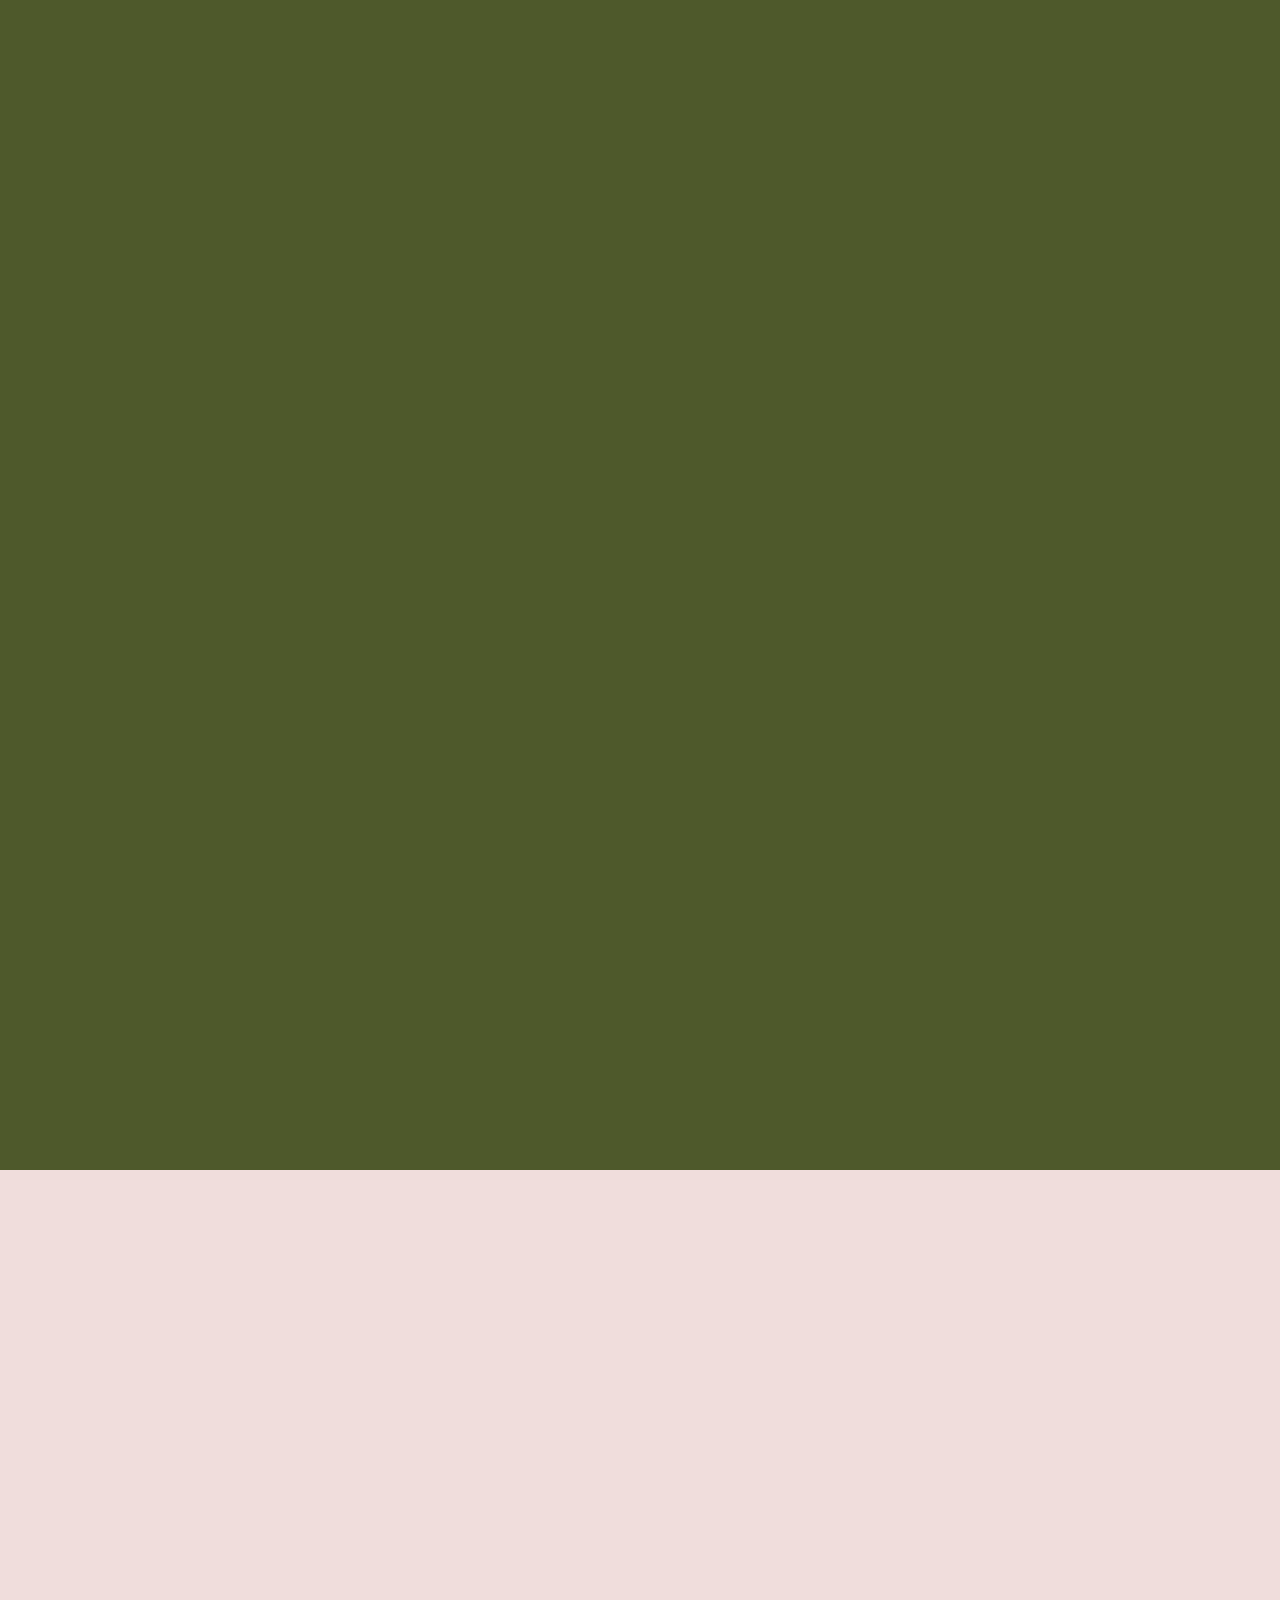
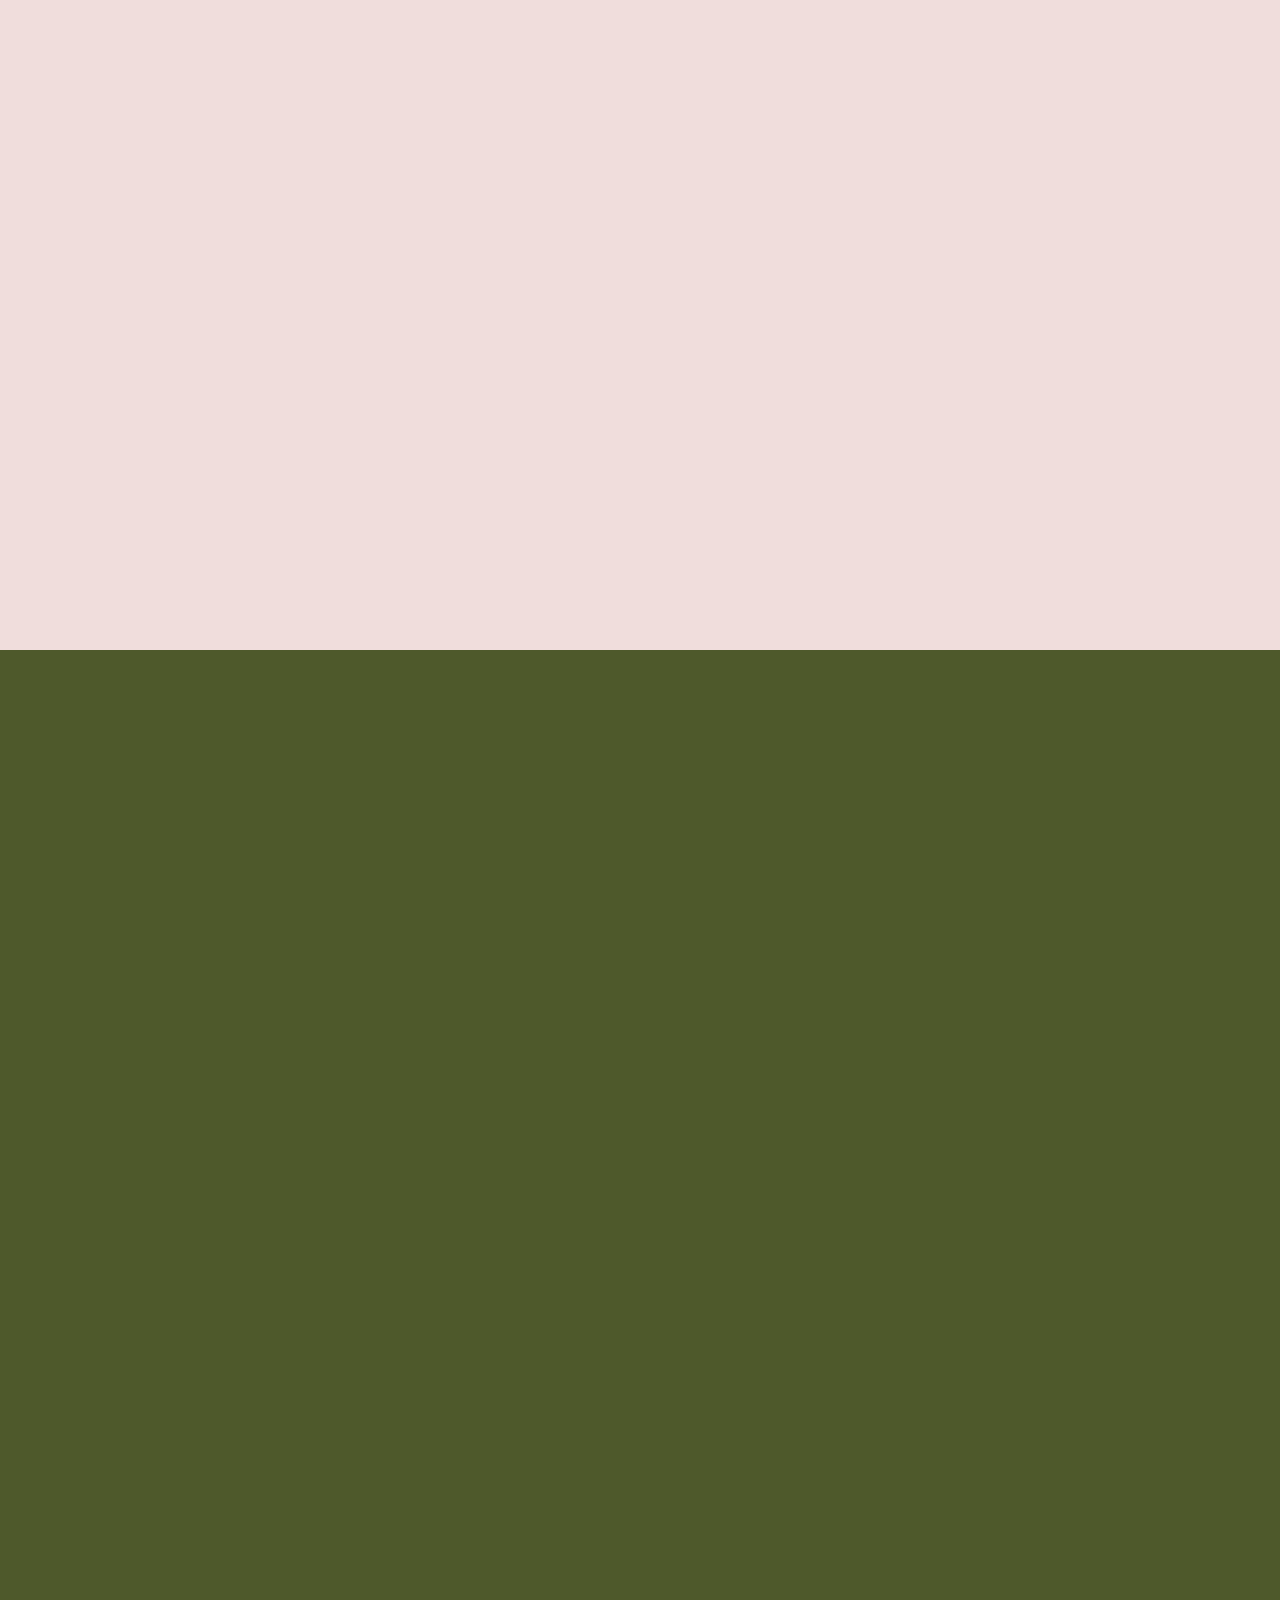
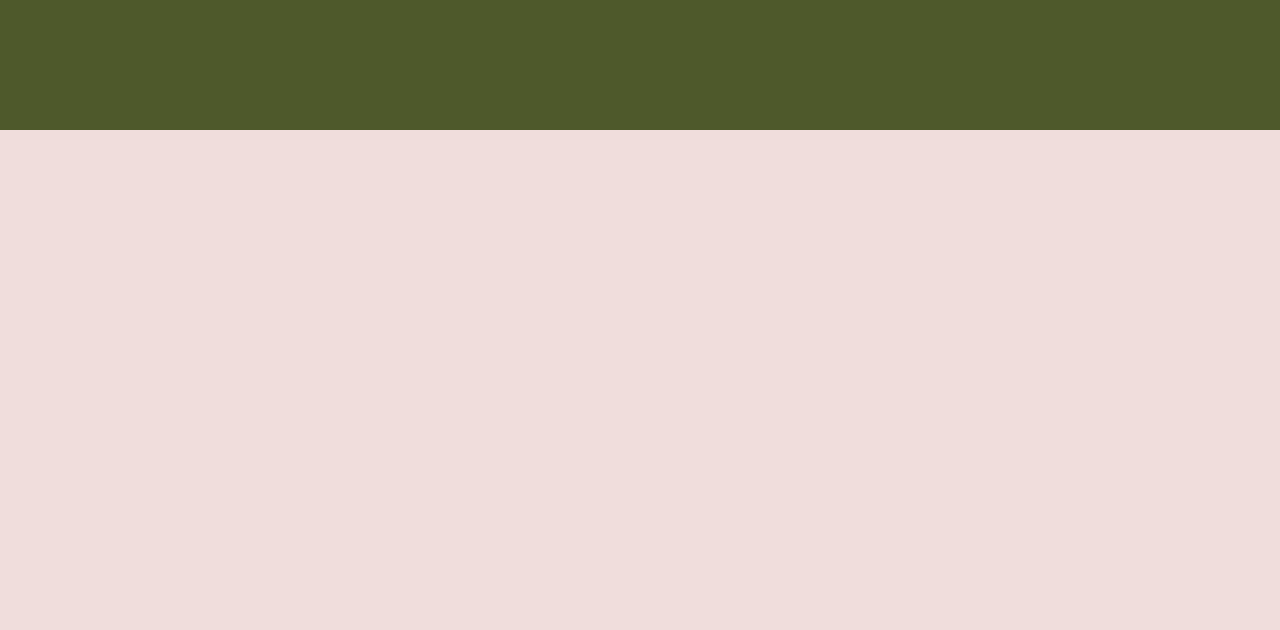
==== index.html @ 16fa1910 "style: adicionando novas seções à pagina" ====
<!DOCTYPE html>
<html lang="en">
<head>
    <meta charset="UTF-8">
    <meta name="viewport" content="width=device-width, initial-scale=1.0">
    <title>Hospedar</title>
    <link rel="stylesheet" href="style.css">
</head>
<body>
    <div class="header">
    
    </div>
    <div class="landing-page">

    </div>
    <div class="main-1">

    </div>
    <div class="main-2">

    </div>
    <div class="footer">

    </div>
</body>
</html>
---- style.css ----
@import url('https://fonts.googleapis.com/css2?family=Josefin+Sans:wght@300;400;500;600;700&display=swap');

:root{
    --primary: #4E592B;
    --secondary: #F0DDDC;
}

html{
    box-sizing: border-box;
    height: 100%;
    font-family: 'Josefin Sans';
}

*,
*::before,
*::after{
    box-sizing: inherit;
    margin: 0;
    padding: 0;
}

body{
    width: 100%;
    height: 100%;
}

.header{
    width: 100%;
    height: 90px;
    background-color: var(--primary);
}

.landing-page{
    width: 100%;
    height: 1080px;
    background-color: var(--primary);
}

.main-1{
    width: 100%;
    height: 1080px;
    background-color: var(--secondary);
}

.main-2{
    width: 100%;
    height: 1080px;
    background-color: var(--primary);
}

.footer{
    width: 100%;
    height: 500px;
    background-color: var(--secondary);
}
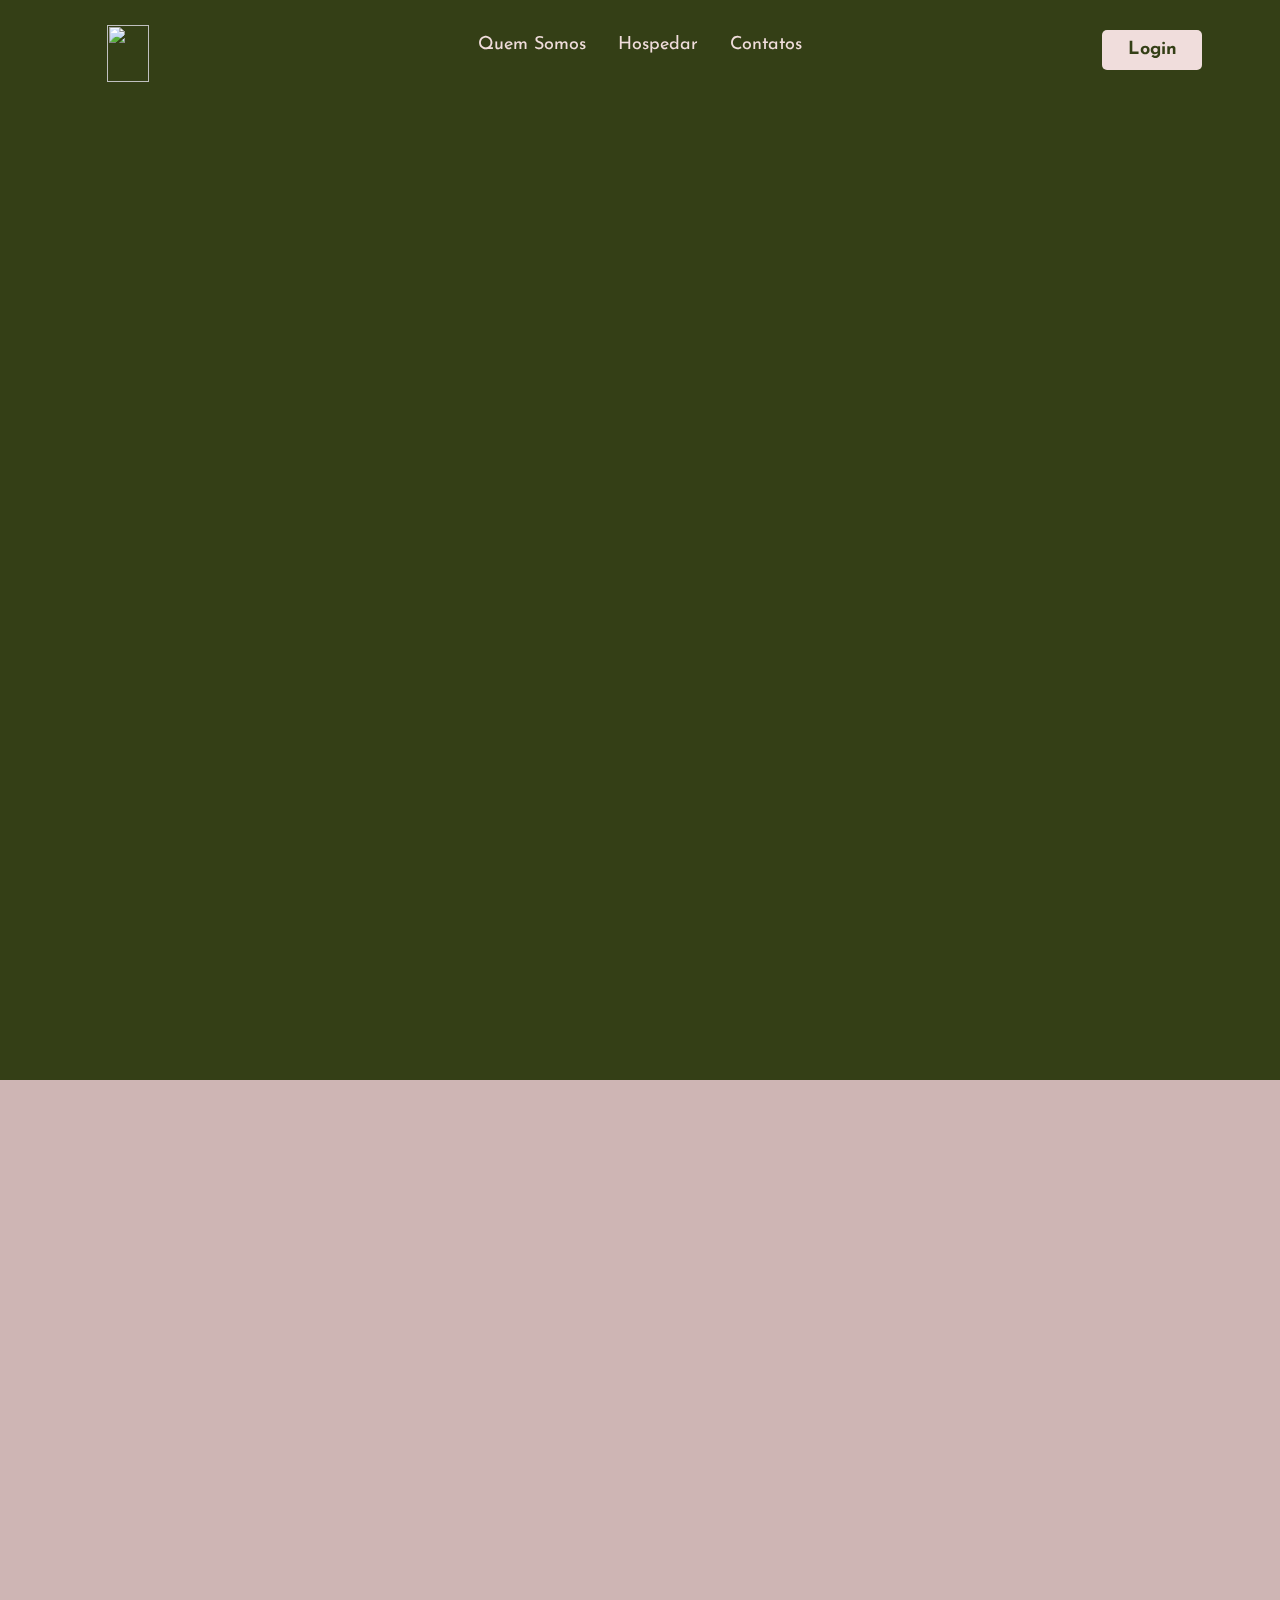
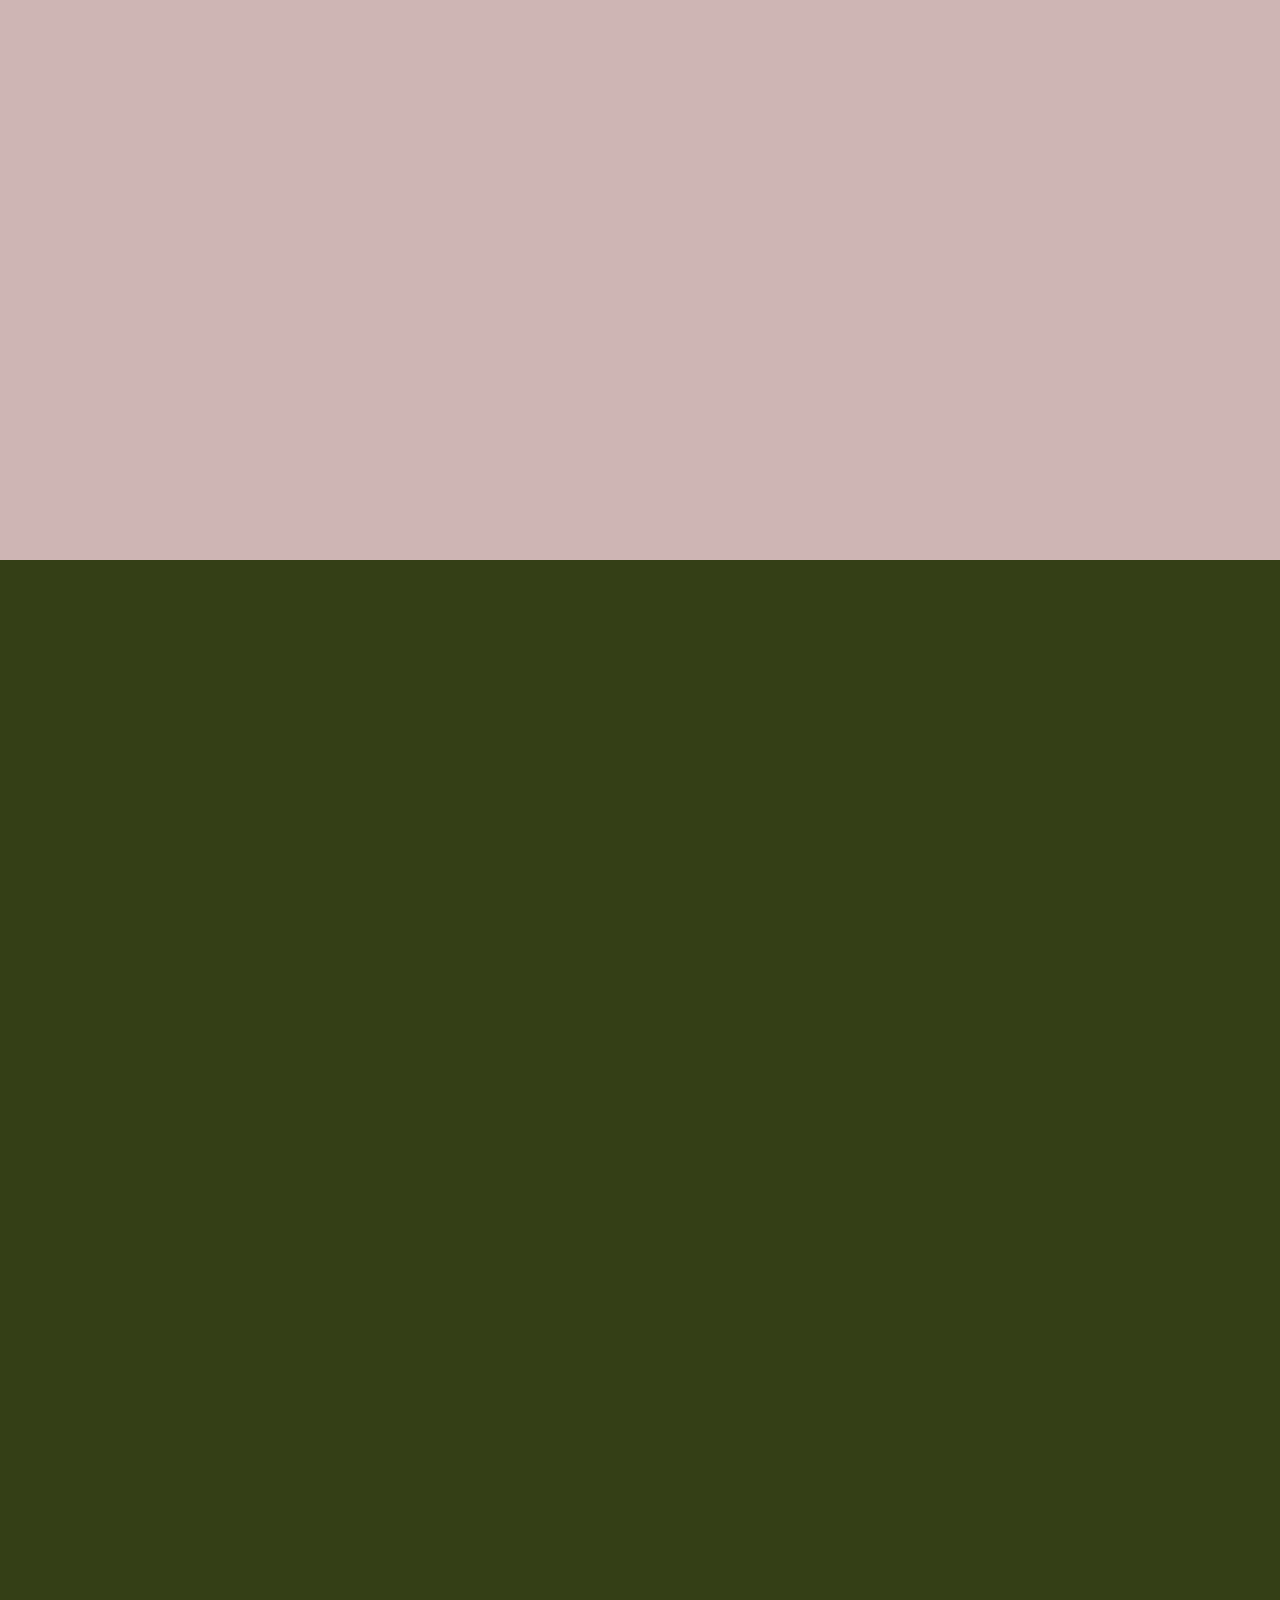
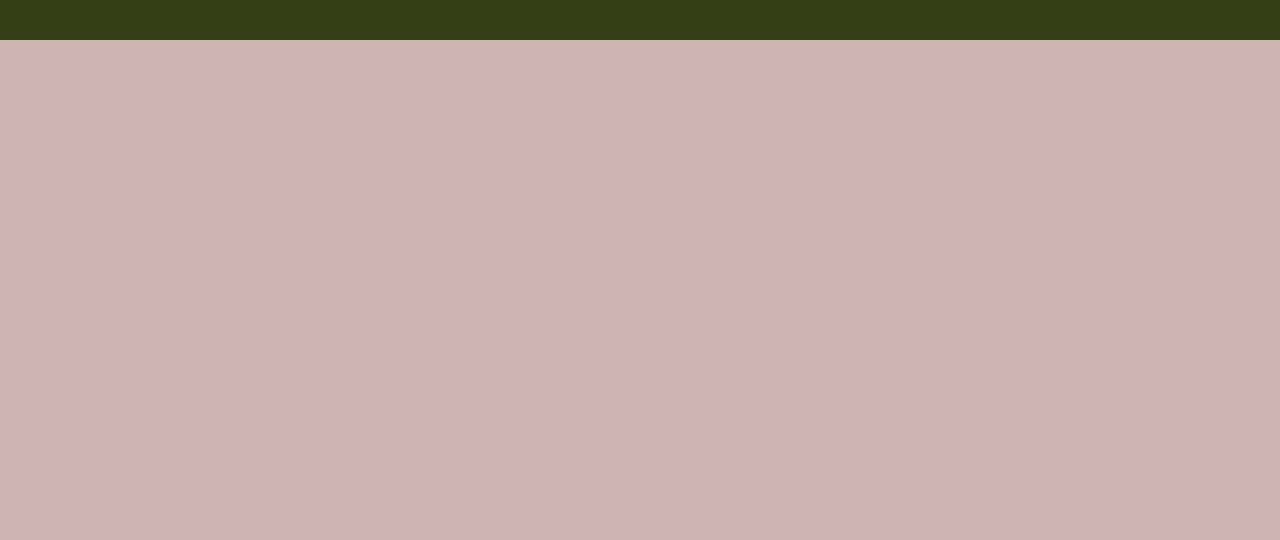
==== commit 78d721c5: "style: brincando com css" ====
--- a/index.html
+++ b/index.html
@@ -5,21 +5,30 @@
     <meta name="viewport" content="width=device-width, initial-scale=1.0">
     <title>Hospedar</title>
     <link rel="stylesheet" href="style.css">
-</head>
 <body>
     <div class="header">
-    
+        <div class="brand-logo">
+            <img src="Imagens/LOGO.png" alt="" srcset="">
+        </div>
+        <div class="navibar">
+            <a href="#main-2"><h2 class="first">Quem Somos</h2></a>
+            <a href="#main-1"><h2 class="second">Hospedar</h2></a>
+            <a href="#footer"><h2 class="third">Contatos</h2></a>
+        </div>
+        <div class="login-button">
+            <button>Login</button>
+        </div>
     </div>
     <div class="landing-page">
 
     </div>
-    <div class="main-1">
+    <div id="main-1" class="main-1">
 
     </div>
-    <div class="main-2">
+    <div id="main-2" class="main-2">
 
     </div>
-    <div class="footer">
+    <div id="footer" class="footer">
 
     </div>
 </body>
--- a/style.css
+++ b/style.css
@@ -1,14 +1,22 @@
 @import url('https://fonts.googleapis.com/css2?family=Josefin+Sans:wght@300;400;500;600;700&display=swap');
 
+@font-face {
+    font-family: Dubiel;
+    src: url(Fonts/Dubiel.ttf);
+}
+
 :root{
-    --primary: #4E592B;
-    --secondary: #F0DDDC;
+    --primary: #343F16;
+    --secondary: #CEB5B4;
+    --textColor: #F0DDDC;
 }
 
 html{
     box-sizing: border-box;
     height: 100%;
+    /* font-family: 'Dubiel'; */
     font-family: 'Josefin Sans';
+    scroll-behavior: smooth;
 }
 
 *,
@@ -28,6 +36,124 @@
     width: 100%;
     height: 90px;
     background-color: var(--primary);
+    display: flex;
+    position: fixed;
+}
+
+.header .brand-logo{
+    width: 20%;
+    height: 100%;
+    margin-top: 25px;
+    display: flex;
+    justify-content: center;
+}
+
+img{
+    width: 42px;
+    height: 57px;   
+}
+
+.header .navibar{
+    width: 60%;
+    height: 100%;
+    font-size: 12px; 
+    display: flex;
+    flex-direction: row;
+    justify-content: center;
+}
+
+a{
+    text-decoration: none;
+    color: var(--textColor);
+    display: inline-block;
+    position: relative;
+}
+
+h2{
+    padding-top: 20px;
+    margin: 16px;
+    font-weight: 400;
+}
+
+.first:after{
+    content: '';
+    position: absolute;
+    width: 77%;
+    margin-left: 16px;
+    transform: scaleX(0);
+    height: 2px;
+    bottom: 0;
+    left: 0;
+    background-color: var(--textColor);
+    transform-origin: bottom right;
+    transition: transform 0.25s ease-out;
+    margin-bottom: 30px;
+}
+
+.second:after{
+    content: '';
+    position: absolute;
+    width: 71%;
+    margin-left: 16px;
+    transform: scaleX(0);
+    height: 2px;
+    bottom: 0;
+    left: 0;
+    background-color: var(--textColor);
+    transform-origin: bottom right;
+    transition: transform 0.25s ease-out;
+    margin-bottom: 30px;
+}
+
+.third:after{
+    content: '';
+    position: absolute;
+    width: 71%;
+    margin-left: 16px;
+    transform: scaleX(0);
+    height: 2px;
+    bottom: 0;
+    left: 0;
+    background-color: var(--textColor);
+    transform-origin: bottom right;
+    transition: transform 0.25s ease-out;
+    margin-bottom: 30px;
+}
+
+h2:hover:after {
+    transform: scaleX(1);
+    transform-origin: bottom left;
+  }
+
+.header .login-button{
+    width: 20%;
+    height: 100%;
+    margin-top: 30px;
+    display: flex;
+    justify-content: center;
+}
+
+.header button{
+    width: 100px;
+    height: 40px;
+    background-color: var(--textColor);
+    font-family: 'Josefin Sans';
+    font-weight: bold;
+    font-size: 18px; 
+    color: var(--primary);
+    border: none;
+    border-radius: 5px;
+    cursor: pointer;
+    transition: 0.3s;
+}
+
+button:hover{
+    background-color: #606B39;
+    color: white;
+}
+
+button:active{
+    background-color: #2b301c;
 }
 
 .landing-page{
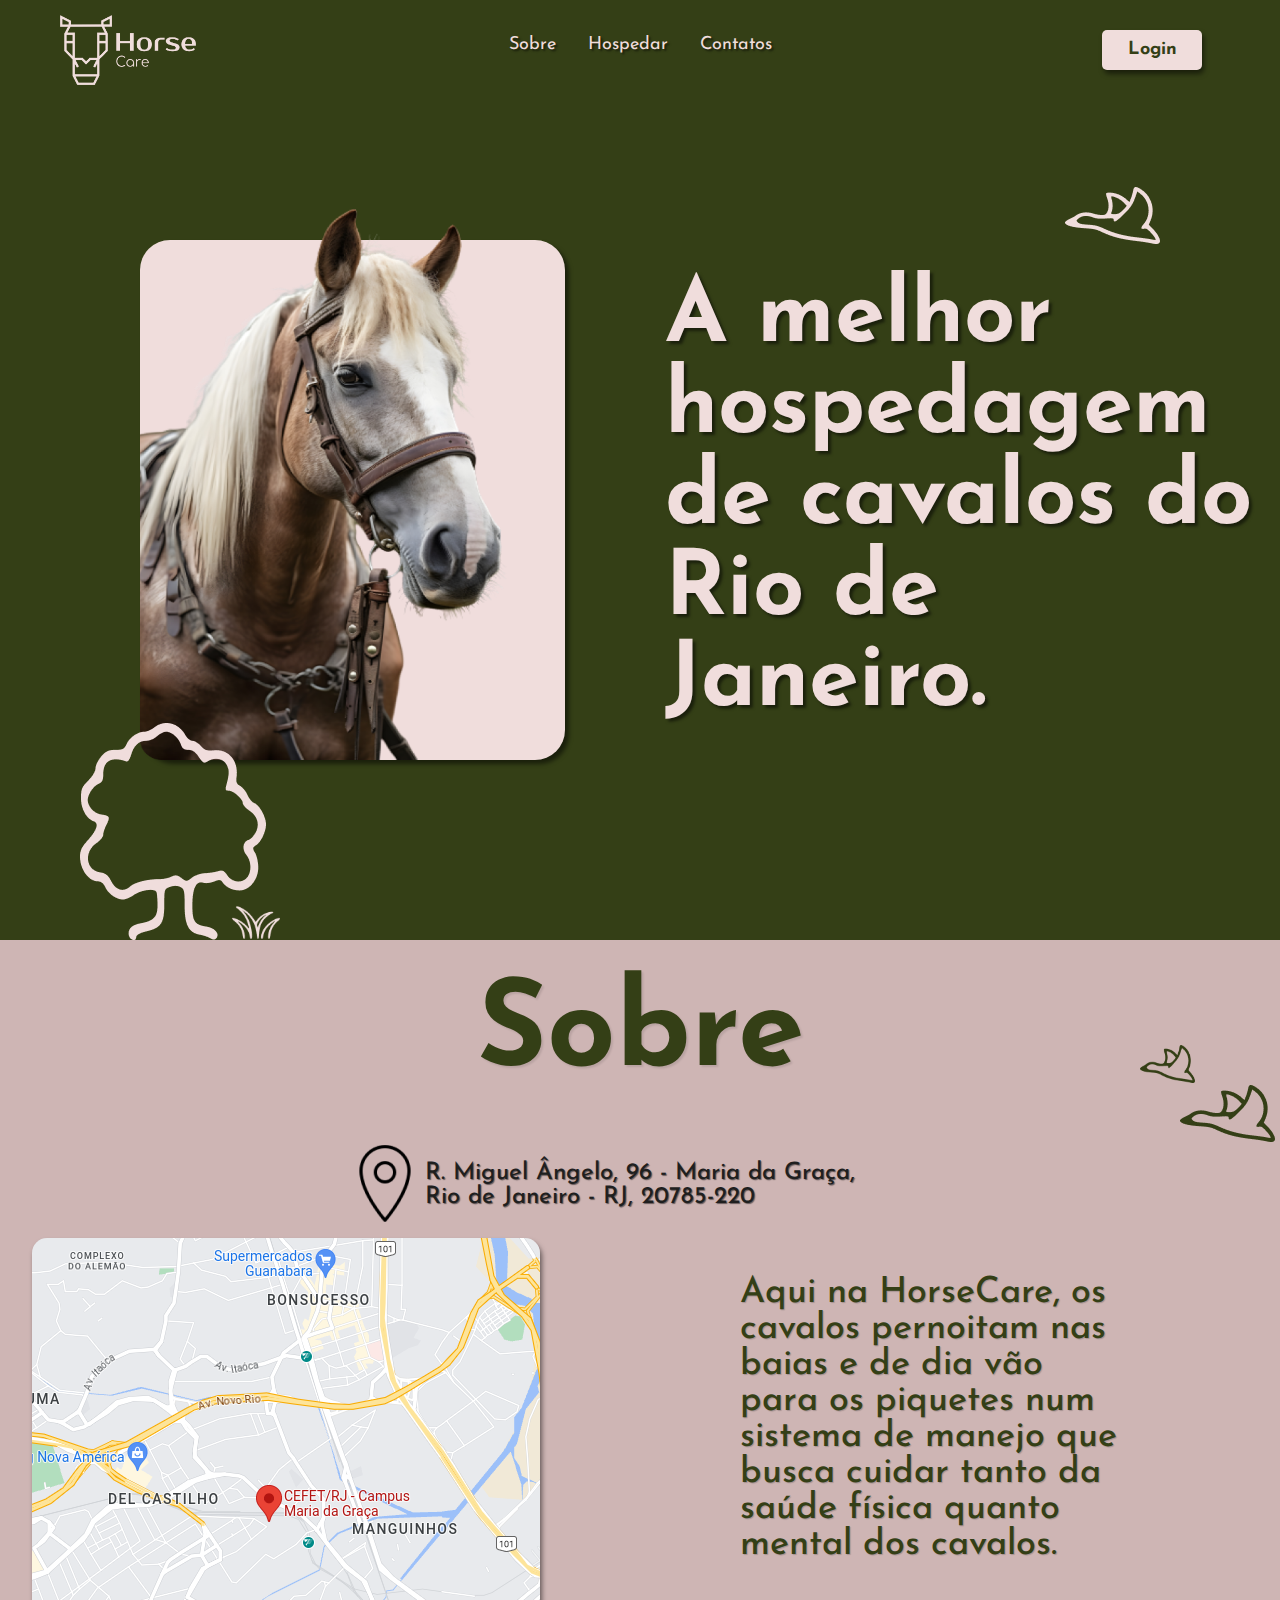
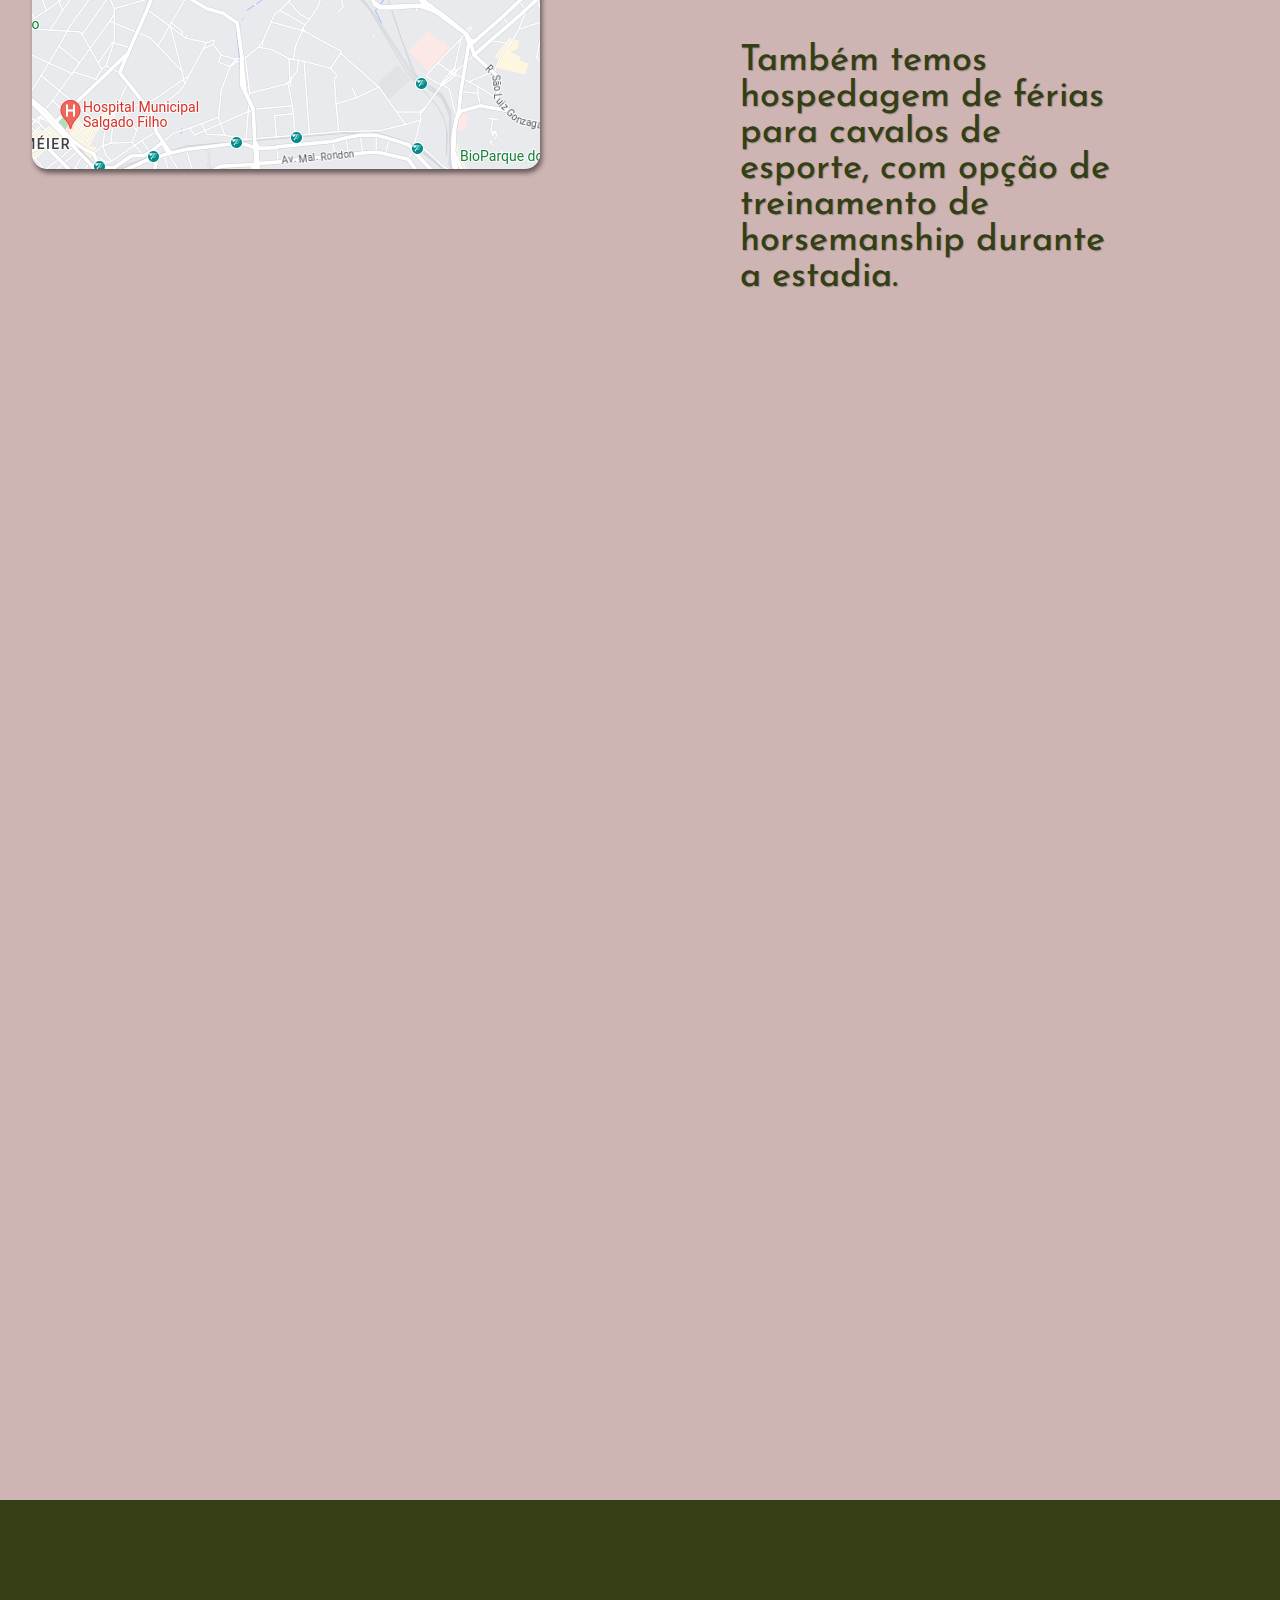
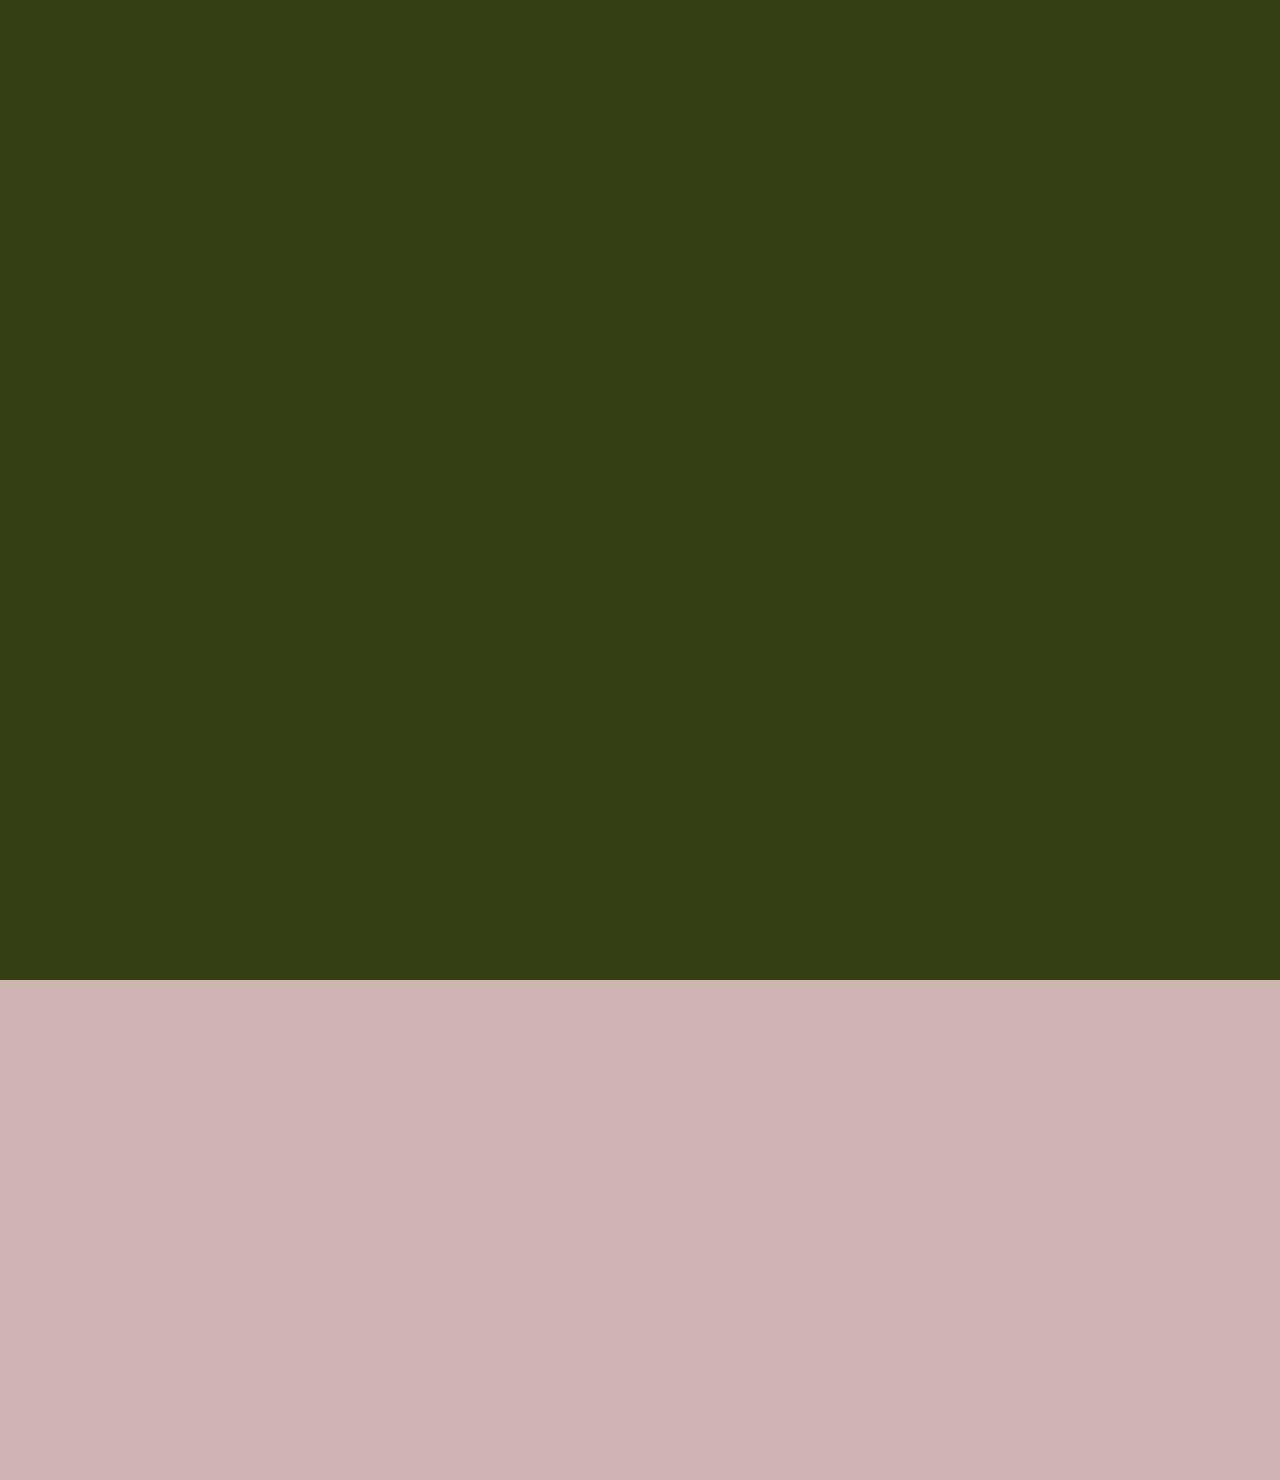
==== commit f58eecaf: "style: landing page e main-1 prontas" ====
--- a/index.html
+++ b/index.html
@@ -3,26 +3,60 @@
 <head>
     <meta charset="UTF-8">
     <meta name="viewport" content="width=device-width, initial-scale=1.0">
-    <title>Hospedar</title>
+    <title>HorseCare</title>
     <link rel="stylesheet" href="style.css">
+    <link rel="icon" href="Imagens/LOGO-CUT-WHITE.png">
+    <link rel="stylesheet" href="https://fonts.googleapis.com/css2?family=Material+Symbols+Outlined:opsz,wght,FILL,GRAD@20..48,100..700,0..1,-50..200" />
 <body>
     <div class="header">
         <div class="brand-logo">
-            <img src="Imagens/LOGO.png" alt="" srcset="">
+            <a href="#landing"><img src="Imagens/Logos/LOGO.png" class="logo" srcset=""></a>
         </div>
         <div class="navibar">
-            <a href="#main-2"><h2 class="first">Quem Somos</h2></a>
-            <a href="#main-1"><h2 class="second">Hospedar</h2></a>
+            <a href="#Sobre"><h2 class="first">Sobre</h2></a>
+            <a href="#main-2"><h2 class="second">Hospedar</h2></a>
             <a href="#footer"><h2 class="third">Contatos</h2></a>
         </div>
         <div class="login-button">
             <button>Login</button>
         </div>
     </div>
-    <div class="landing-page">
-
+    <div id="landing" class="landing-page">
+        <img src="Imagens/Icons/Primary-color/tree.png" class="tree" srcset="">
+        <img src="Imagens/Icons/Primary-color/grass.png" class="grass" srcset="">
+        <div class="imagem">
+            <div class="container"><img src="Imagens/CAVALO.png" class="cavalo" srcset=""></div>
+        </div>
+        <div class="texto">
+            <img src="Imagens/Icons/Primary-color/bird-l.png" class="bird-l" srcset="">
+            <img src="Imagens/Icons/Primary-color/bird-r.png" class="bird-r" srcset="">
+            A melhor hospedagem de cavalos do Rio de Janeiro.   
+        </div>
     </div>
     <div id="main-1" class="main-1">
+        <div class="titulo-centro"><h1 id="Sobre">Sobre</h1></div>
+        <div class="textos">
+            <div class="texto-esquerda">
+                <img src="Imagens/location.png" class="location" srcset="">
+                <p class="adress" >R. Miguel Ângelo, 96 - Maria da Graça, Rio de Janeiro - RJ, 20785-220</p>
+            </div>
+            <div class="texto-direita"></div>
+        </div>    
+        <div class="conteudo">
+            <div class="esquerda">
+                <a href="https://www.google.com/maps/place/CEFET%2FRJ+-+Campus+Maria+da+Gra%C3%A7a/@-22.8822602,-43.2588946,15z/data=!4m2!3m1!1s0x0:0x5ef9188757a56706?sa=X&ved=2ahUKEwjQ2tv58p6BAxW9O7kGHWaGBJkQ_BJ6BAhdEAA&ved=2ahUKEwjQ2tv58p6BAxW9O7kGHWaGBJkQ_BJ6BAhmEAg" target="_blank">
+                    <img src="Imagens/Maps.png" class="maps" srcset="">
+                </a>
+            </div>
+            <div class="direita">
+                <img src="Imagens/Icons/Secondary-color/bird-l.png" class="bird-l-1" srcset="">
+                <img src="Imagens/Icons/Secondary-color/bird-l.png" class="bird-l-2" srcset="">
+                <p class="topico">Aqui na HorseCare, os cavalos pernoitam nas baias e de dia vão para os piquetes num sistema de manejo que busca cuidar tanto da saúde física quanto mental dos cavalos.</p>
+                <p class="topico">Também temos hospedagem de férias para cavalos de esporte, com opção de treinamento de horsemanship durante a estadia.</p>
+            </div>
+        </div>
+    </div>
+    <div class="main-1-2" class="main-1-2">
 
     </div>
     <div id="main-2" class="main-2">
--- a/style.css
+++ b/style.css
@@ -8,7 +8,7 @@
 :root{
     --primary: #343F16;
     --secondary: #CEB5B4;
-    --textColor: #F0DDDC;
+    --terciary: #F0DDDC;
 }
 
 html{
@@ -34,23 +34,26 @@
 
 .header{
     width: 100%;
-    height: 90px;
+    height: 100px;
     background-color: var(--primary);
     display: flex;
     position: fixed;
+    z-index: 105;
 }
 
 .header .brand-logo{
     width: 20%;
     height: 100%;
-    margin-top: 25px;
-    display: flex;
-    justify-content: center;
-}
-
-img{
-    width: 42px;
-    height: 57px;   
+    margin-top: 15px;
+    display: flex;
+    justify-content: center;
+    margin-bottom: 10px;
+}
+
+.logo{
+    width: 136px;
+    height: 70px;  
+    z-index: 105;
 }
 
 .header .navibar{
@@ -60,11 +63,14 @@
     display: flex;
     flex-direction: row;
     justify-content: center;
+    text-shadow: 2px 2px 2px rgba(0, 0, 0, 0.5);
+    user-select: none;
+    position: relative;
 }
 
 a{
     text-decoration: none;
-    color: var(--textColor);
+    color: var(--terciary);
     display: inline-block;
     position: relative;
 }
@@ -78,16 +84,16 @@
 .first:after{
     content: '';
     position: absolute;
-    width: 77%;
+    width: 60%;
     margin-left: 16px;
     transform: scaleX(0);
     height: 2px;
     bottom: 0;
     left: 0;
-    background-color: var(--textColor);
+    background-color: var(--terciary);
     transform-origin: bottom right;
     transition: transform 0.25s ease-out;
-    margin-bottom: 30px;
+    margin-bottom: 40px;
 }
 
 .second:after{
@@ -99,10 +105,10 @@
     height: 2px;
     bottom: 0;
     left: 0;
-    background-color: var(--textColor);
+    background-color: var(--terciary);
     transform-origin: bottom right;
     transition: transform 0.25s ease-out;
-    margin-bottom: 30px;
+    margin-bottom: 40px;
 }
 
 .third:after{
@@ -114,10 +120,10 @@
     height: 2px;
     bottom: 0;
     left: 0;
-    background-color: var(--textColor);
+    background-color: var(--terciary);
     transform-origin: bottom right;
     transition: transform 0.25s ease-out;
-    margin-bottom: 30px;
+    margin-bottom: 40px;
 }
 
 h2:hover:after {
@@ -136,7 +142,7 @@
 .header button{
     width: 100px;
     height: 40px;
-    background-color: var(--textColor);
+    background-color: var(--terciary);
     font-family: 'Josefin Sans';
     font-weight: bold;
     font-size: 18px; 
@@ -145,6 +151,7 @@
     border-radius: 5px;
     cursor: pointer;
     transition: 0.3s;
+    box-shadow: 2px 4px 5px rgba(0, 0, 0, 0.5);
 }
 
 button:hover{
@@ -158,25 +165,226 @@
 
 .landing-page{
     width: 100%;
+    height: 940px;
+    background-color: var(--primary);
+    display: flex;
+}
+
+.main-1{
+    width: 100%;
+    height: 1080px;
+    background-color: var(--secondary);
+    display: flex;
+    flex-direction: column;
+}
+
+.titulo-centro{
+    width: 100%;
+    height: 150px;
+    display: flex;
+    justify-content: center;
+    align-items: center;
+    color: var(--primary);
+    font-size: 60px;
+    font-style: normal;
+    font-weight: 600; 
+    margin-top: 35px;
+    text-shadow: 2px 2px 2px rgba(0, 0, 0, 0.1);
+}
+
+.textos{
+    width: 100%;
+    height: 100px;
+    display: flex;
+}
+
+.texto-esquerda{
+    width: 50%;
+    height: 100px;
+    margin-left: 300px;
+    margin-top: 50px;
+    display: flex;
+}
+
+.texto-esquerda .adress{
+    margin-top: 16px;
+    width: 432px; 
+    color: rgb(31, 31, 31);
+    font-family: Josefin Sans;
+    font-size: 24px;
+    font-style: normal;
+    font-weight: 500; 
+    text-shadow: 1px 1px 1px rgba(0, 0, 0, 0.5);
+}
+
+.location{
+    margin-left: 45px;
+    width: 80px;
+    height: 77px; 
+}
+
+.conteudo{
+    width: 100%;
+    height: 100%;
+    display: flex;
+    flex-direction: row;
+}
+
+.esquerda{
+    width: 50%;
+    height: 620px;
+    display: flex;
+    justify-content: flex-end;
+    align-items: center;
+}
+
+.maps{
+    border-radius: 15px;
+    margin-right: 100px;
+    box-shadow: 2px 4px 5px rgba(0, 0, 0, 0.5);
+    position: relative;
+    -webkit-transform: scale(1.0);
+	transform: scale(1.0);
+	-webkit-transition: .3s ease-in-out;
+	transition: .3s ease-in-out;
+}
+
+.maps:hover{
+	-webkit-transform: scale(0.9);
+	transform: scale(0.9);
+    box-shadow: 8px 8px 8px rgba(0, 0, 0, 0.5);
+}
+
+.direita{
+    width: 50%;
+    height: 920px;
+    display: column;
+    justify-content: center;
+    align-items: center;
+}
+
+.direita .topico{
+    width: 100%;
+    padding-right: 260px;
+    margin-top: 80px;
+    margin-left: 100px;
+    color: #343F16;
+    font-family: Josefin Sans;
+    font-size: 36px;
+    font-style: normal;
+    font-weight: 500;
+    line-height: normal; 
+    text-shadow: 1px 1px 1px rgba(0, 0, 0, 0.2);
+}
+
+.direita .bird-l-1{
+    margin-left: 500px;
+    margin-top: -150px;
+    position: absolute;
+    width: 55px;
+    height: 38px; 
+}
+
+.direita .bird-l-2{
+    margin-left: 540px;
+    margin-top: -110px;
+    position: absolute;
+    width: 95px;
+    height: 57px; 
+}
+
+.main-1-2{
+    width: 100%;
+    height: 1080px;
+    background-color: var(--secondary);
+}
+
+.main-2{
+    width: 100%;
     height: 1080px;
     background-color: var(--primary);
 }
 
-.main-1{
-    width: 100%;
-    height: 1080px;
-    background-color: var(--secondary);
-}
-
-.main-2{
-    width: 100%;
-    height: 1080px;
-    background-color: var(--primary);
-}
-
 .footer{
     width: 100%;
     height: 500px;
     background-color: var(--secondary);
 }
 
+.tree{
+    margin-left: 80px;
+    margin-top: 723px;
+    width: 186px;
+    height: 217px; 
+    position: absolute;
+    z-index: 1;
+}
+
+.grass{
+    margin-left: 230px;
+    margin-top: 905px;
+    width: 50px;
+    height: 34px;  
+    position: absolute;
+}
+
+.bird-l{
+    margin-left: 400px;
+    margin-bottom: 570px;
+    width: 95px;
+    height: 57px; 
+    position: absolute;
+}
+
+.bird-r{
+    margin-left: 670px;
+    margin-top: 570px;
+    width: 95px;
+    height: 57px; 
+    position: absolute;
+}
+
+.imagem{
+    width: 50%;
+    height: 100%;
+    display: flex;
+    justify-content: flex-end;
+    align-items: center;
+    margin-top: 30px;
+}
+
+.container{
+    width: 425px;
+    height: 520.828px; 
+    display: flex;
+    justify-content: flex-end;
+    align-items: center;
+    background-color: var(--terciary);
+    margin-right: 50px;
+    border-radius: 30px;
+    box-shadow: 4px 4px 4px rgba(0, 0, 0, 0.5); 
+}
+
+.cavalo{
+    width: 425px;
+    height: 677px; 
+    padding-bottom: 79px;
+}
+
+.texto{
+    width: 50%;
+    height: 100%;
+    display: flex;
+    justify-content: flex-start;
+    align-items: center;
+    color: #F0DDDC;
+    font-family: Josefin Sans;
+    font-size: 90px;
+    font-style: normal;
+    font-weight: 700;
+    line-height: normal; 
+    text-shadow: 3px 3px 3px rgba(0, 0, 0, 0.5);
+    margin-left: 50px;
+    margin-top: 30px;
+    user-select: none;
+}
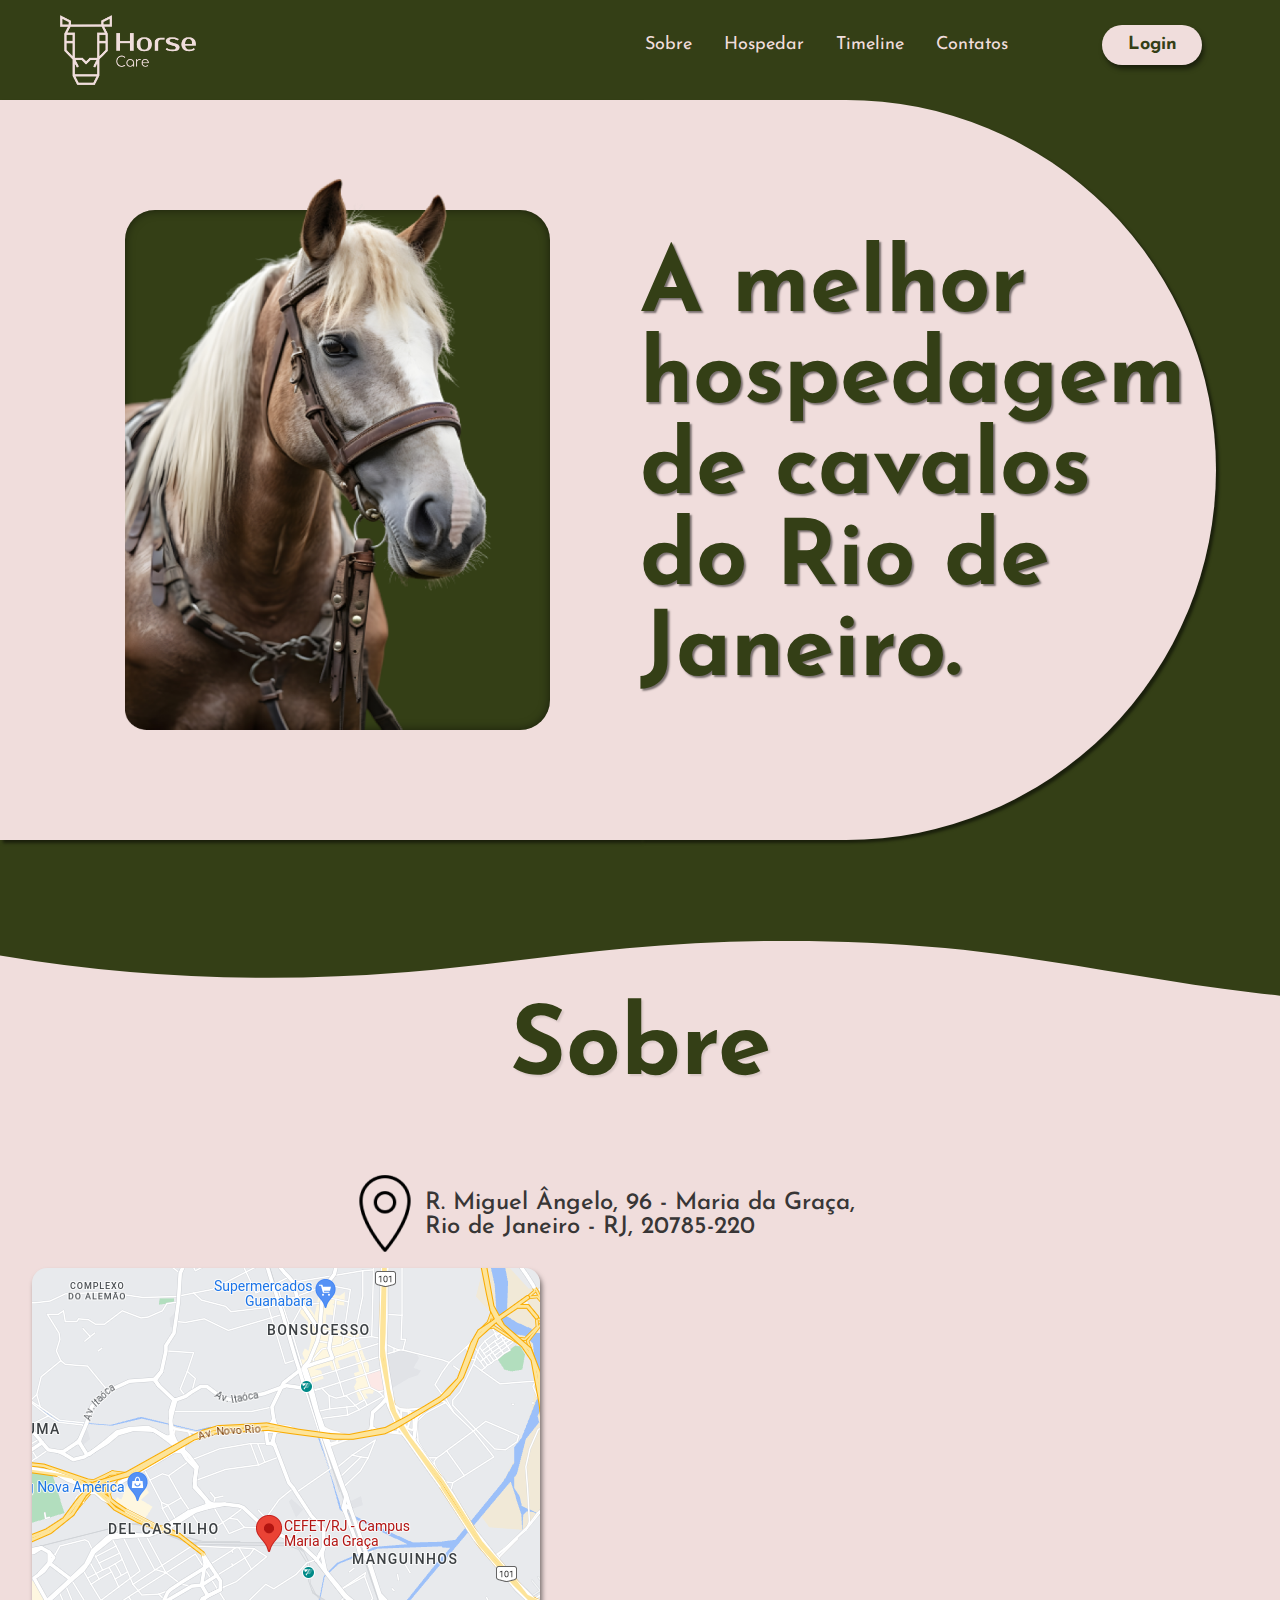
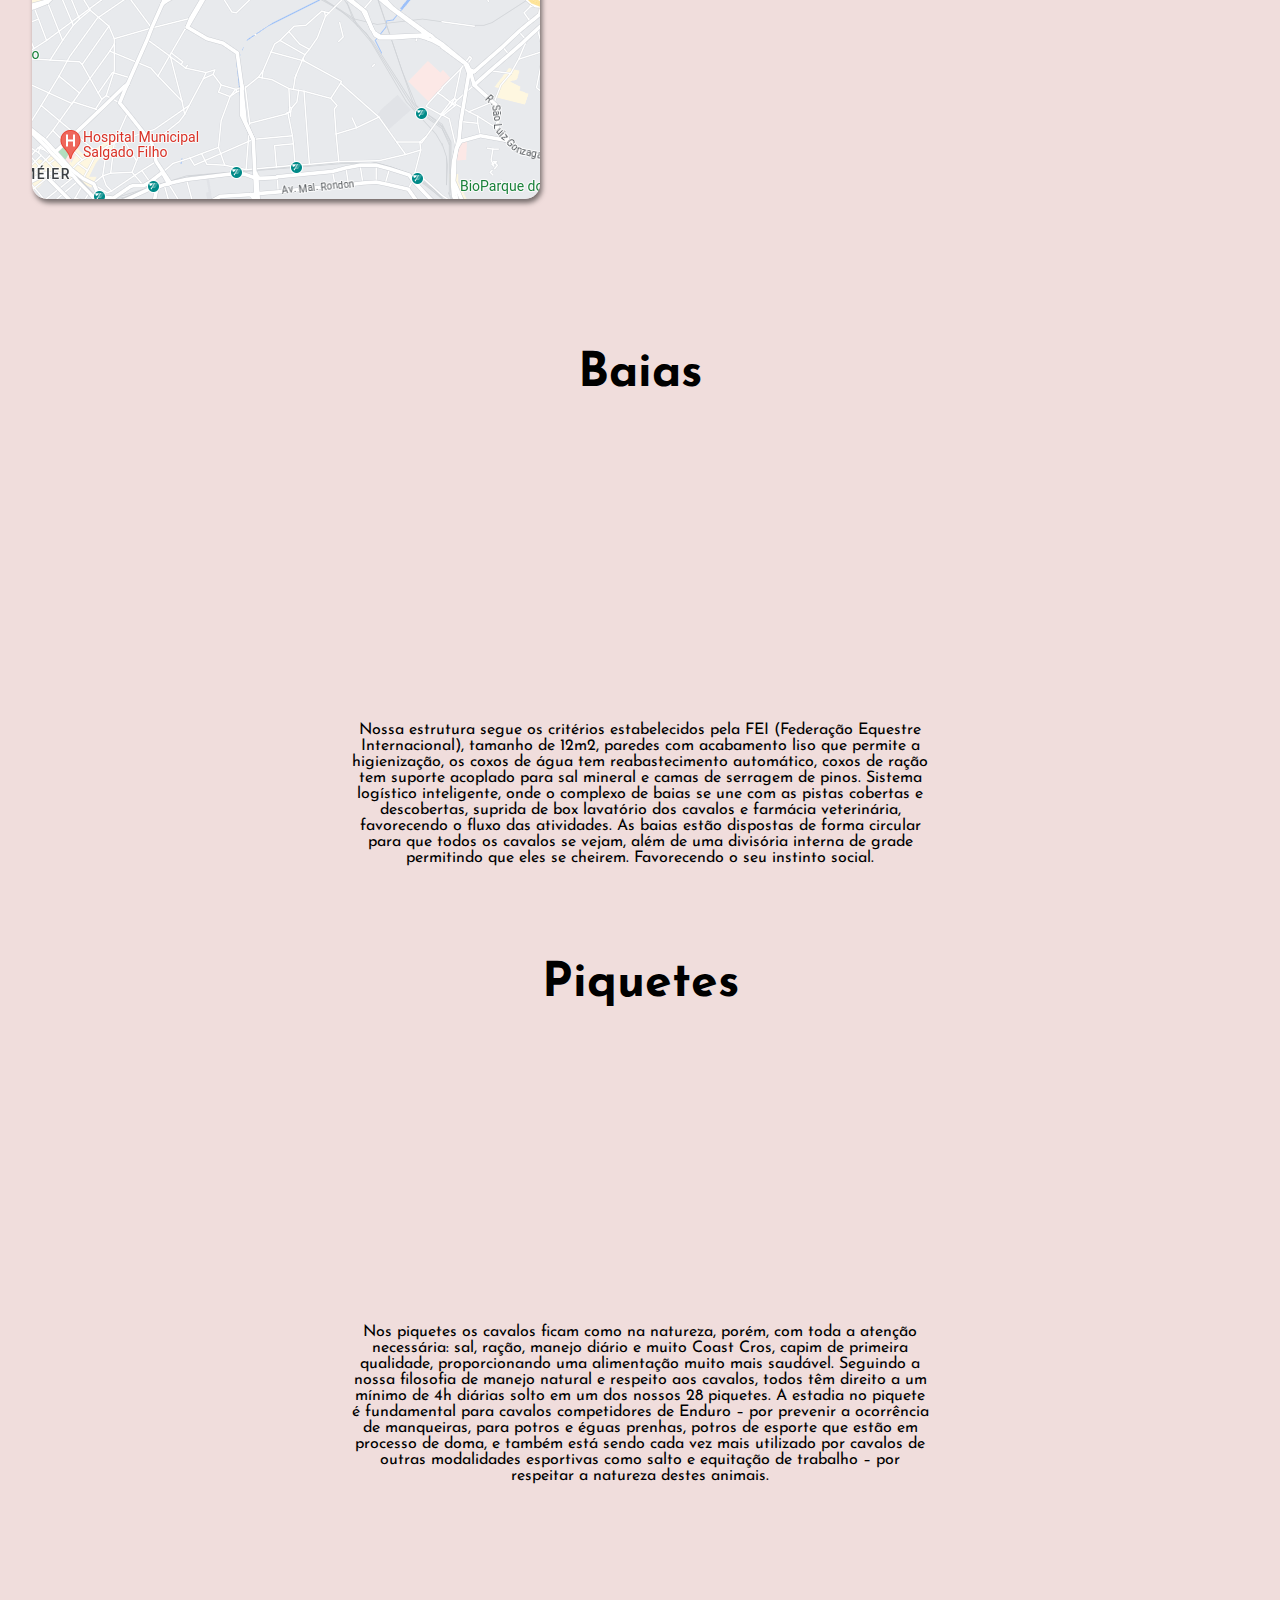
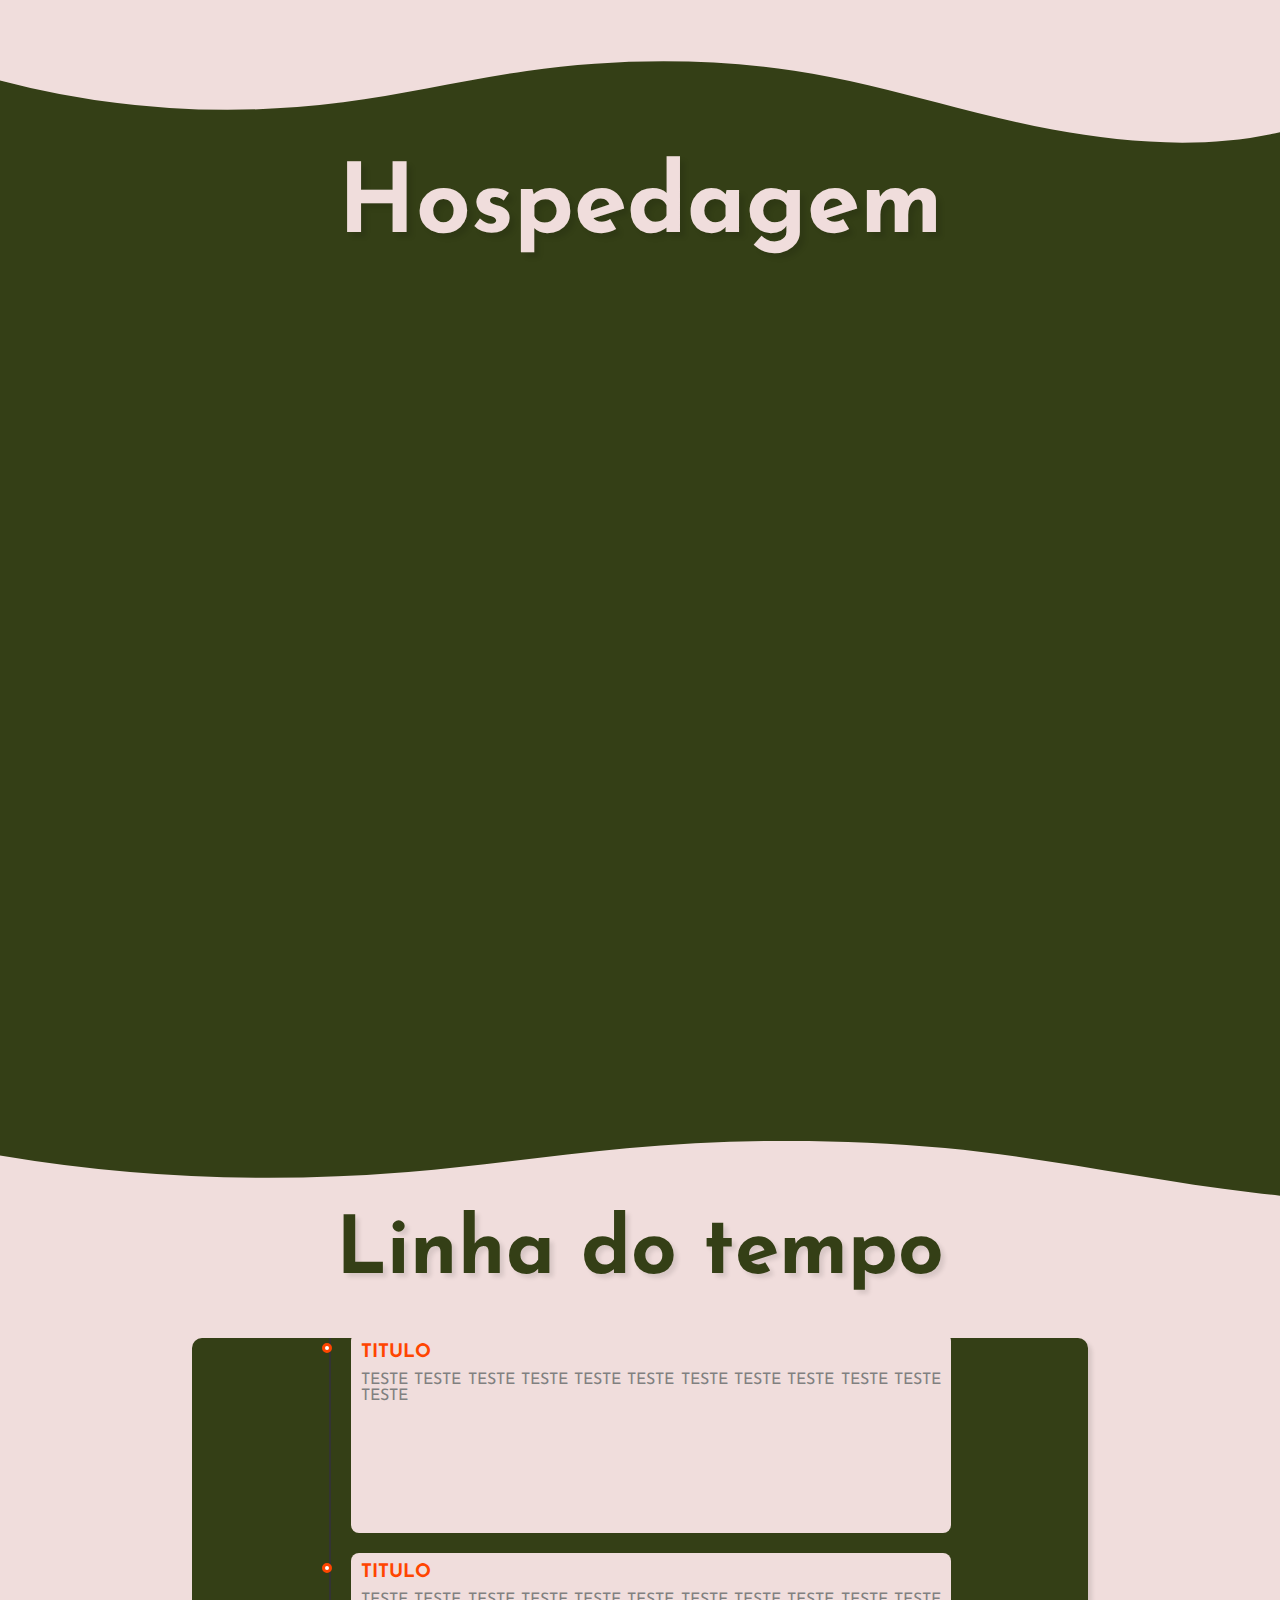
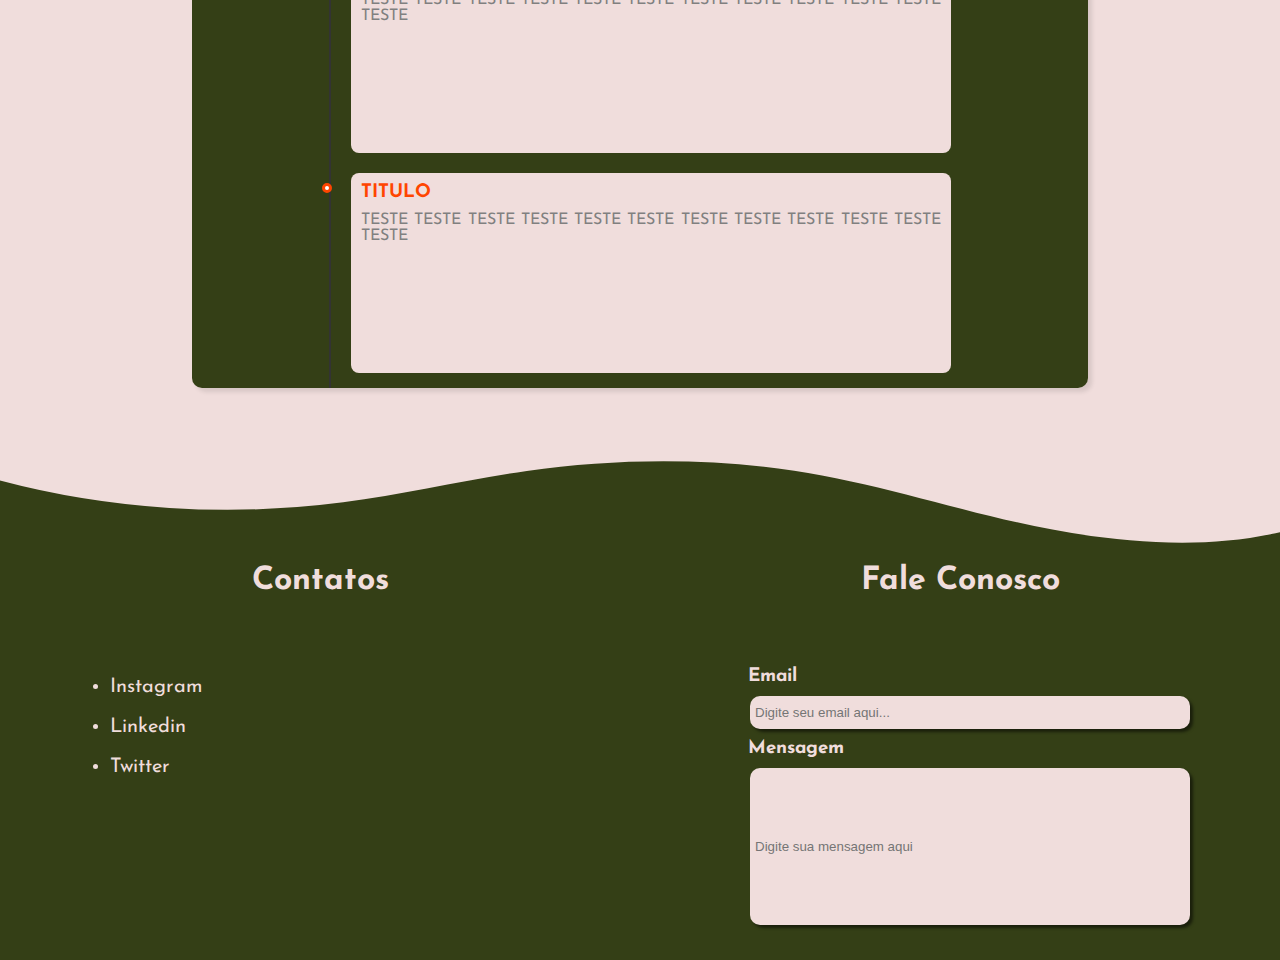
==== commit cb9ffa57: "style: adicionando footer" ====
--- a/index.html
+++ b/index.html
@@ -5,33 +5,40 @@
     <meta name="viewport" content="width=device-width, initial-scale=1.0">
     <title>HorseCare</title>
     <link rel="stylesheet" href="style.css">
-    <link rel="icon" href="Imagens/LOGO-CUT-WHITE.png">
-    <link rel="stylesheet" href="https://fonts.googleapis.com/css2?family=Material+Symbols+Outlined:opsz,wght,FILL,GRAD@20..48,100..700,0..1,-50..200" />
+    <link rel="icon" href="Imagens/Logos/LOGO-CUT-WHITE.png">
+    <link href="https://fonts.googleapis.com/icon?family=Material+Icons"rel="stylesheet">
+    <script defer src="script.js"></script>
 <body>
-    <div class="header">
+    <div class="header" id="header">
         <div class="brand-logo">
-            <a href="#landing"><img src="Imagens/Logos/LOGO.png" class="logo" srcset=""></a>
+            <a href="#header"><img src="Imagens/Logos/LOGO.png" class="logo" srcset=""></a>
         </div>
         <div class="navibar">
-            <a href="#Sobre"><h2 class="first">Sobre</h2></a>
-            <a href="#main-2"><h2 class="second">Hospedar</h2></a>
-            <a href="#footer"><h2 class="third">Contatos</h2></a>
+            <a href="#Sobre"><h2 class="link first">Sobre</h2></a>
+            <a href="#main-2"><h2 class="link second">Hospedar</h2></a>
+            <a href="#main-3"><h2 class="link fourth">Timeline</h2></a>
+            <a href="#footer"><h2 class="link third">Contatos</h2></a>
         </div>
         <div class="login-button">
             <button>Login</button>
         </div>
     </div>
     <div id="landing" class="landing-page">
-        <img src="Imagens/Icons/Primary-color/tree.png" class="tree" srcset="">
-        <img src="Imagens/Icons/Primary-color/grass.png" class="grass" srcset="">
-        <div class="imagem">
-            <div class="container"><img src="Imagens/CAVALO.png" class="cavalo" srcset=""></div>
+        <div class="meio-animacao invi">
+            <div class="imagem">
+                <img src="Imagens/Icons/Secondary-color/bird-r.png" class="bird-r invi" srcset="">
+                <img src="Imagens/Icons/Secondary-color/bird-r.png" class="bird-rr invi" srcset="">
+                <div class="container"><img src="Imagens/CAVALO.png" class="cavalo" srcset=""></div>
+            </div>
+            <div class="texto-principal">
+                <p class="">A melhor hospedagem de cavalos do Rio de Janeiro.</p>
         </div>
-        <div class="texto">
-            <img src="Imagens/Icons/Primary-color/bird-l.png" class="bird-l" srcset="">
-            <img src="Imagens/Icons/Primary-color/bird-r.png" class="bird-r" srcset="">
-            A melhor hospedagem de cavalos do Rio de Janeiro.   
         </div>
+    </div>
+    <div class="wave-primary">
+        <svg data-name="Layer 1" xmlns="http://www.w3.org/2000/svg" viewBox="0 0 1200 120" preserveAspectRatio="none">
+            <path d="M321.39,56.44c58-10.79,114.16-30.13,172-41.86,82.39-16.72,168.19-17.73,250.45-.39C823.78,31,906.67,72,985.66,92.83c70.05,18.48,146.53,26.09,214.34,3V0H0V27.35A600.21,600.21,0,0,0,321.39,56.44Z" class="shape-fill"></path>
+        </svg>
     </div>
     <div id="main-1" class="main-1">
         <div class="titulo-centro"><h1 id="Sobre">Sobre</h1></div>
@@ -49,21 +56,133 @@
                 </a>
             </div>
             <div class="direita">
-                <img src="Imagens/Icons/Secondary-color/bird-l.png" class="bird-l-1" srcset="">
-                <img src="Imagens/Icons/Secondary-color/bird-l.png" class="bird-l-2" srcset="">
-                <p class="topico">Aqui na HorseCare, os cavalos pernoitam nas baias e de dia vão para os piquetes num sistema de manejo que busca cuidar tanto da saúde física quanto mental dos cavalos.</p>
-                <p class="topico">Também temos hospedagem de férias para cavalos de esporte, com opção de treinamento de horsemanship durante a estadia.</p>
+                <img src="Imagens/Icons/Secondary-color/bird-l.png" class="bird-l-1 invi" srcset="">
+                <img src="Imagens/Icons/Secondary-color/bird-l.png" class="bird-l-2 invi" srcset="">
+                <p class="topico invi">Aqui na HorseCare, os cavalos pernoitam nas baias e de dia vão para os piquetes num sistema de manejo que busca cuidar tanto da saúde física quanto mental dos cavalos. Também temos hospedagem de férias para cavalos de esporte, com opção de treinamento de horsemanship durante a estadia.</p>
+                
             </div>
         </div>
     </div>
-    <div class="main-1-2" class="main-1-2">
-
+    <div class="main-baias">
+        <div class="titulo-baias"><h1>Baias</h1></div>
+        <div class="imagens-baias invi">
+            <img src="Imagens/IMAGEM BAIA 1.png" class="photo" srcset="">
+            <img src="Imagens/IMAGEM BAIA 2.png" class="photo" srcset="">
+            <img src="Imagens/IMAGEM BAIA 3.png" class="photo" srcset="">
+        </div>
+        <div class="texto-baias">
+            <p>Nossa estrutura segue os critérios estabelecidos pela FEI (Federação Equestre Internacional), tamanho de 12m2, paredes com acabamento liso que permite a higienização, os coxos de água tem reabastecimento automático, coxos de ração tem suporte acoplado para sal mineral e camas de serragem de pinos. Sistema logístico inteligente, onde o complexo de baias se une com as pistas cobertas e descobertas, suprida de box lavatório dos cavalos e farmácia veterinária, favorecendo o fluxo das atividades. As baias estão dispostas de forma circular para que todos os cavalos se vejam, além de uma divisória interna de grade permitindo que eles se cheirem. Favorecendo o seu instinto social.</p>
+        </div>
+    </div>
+    <div class="main-piquetes">
+        <div class="titulo-piquetes"><h1>Piquetes</h1></div>
+        <div class="imagens-piquetes invi">
+            <img src="Imagens/IMAGEM PIQUETES 1.png" class="photo" srcset="">
+            <img src="Imagens/IMAGEM PIQUETES 2.png" class="photo" srcset="">
+            <img src="Imagens/IMAGEM PIQUETES 3.png" class="photo" srcset="">
+        </div>
+        <div class="texto-piquetes">
+            <p>Nos piquetes os cavalos ficam como na natureza, porém, com toda a atenção necessária: sal, ração, manejo diário e muito Coast Cros, capim de primeira qualidade, proporcionando uma alimentação muito mais saudável. Seguindo a nossa filosofia de manejo natural e respeito aos cavalos, todos têm direito a um mínimo de 4h diárias solto em um dos nossos 28 piquetes. A estadia no piquete é fundamental para cavalos competidores de Enduro – por prevenir a ocorrência de manqueiras, para potros e éguas prenhas, potros de esporte que estão em processo de doma, e também está sendo cada vez mais utilizado por cavalos de outras modalidades esportivas como salto e equitação de trabalho – por respeitar a natureza destes animais. </p>
+        </div>
+    </div>
+    <div class="wave-secondary">
+        <svg data-name="Layer 1" xmlns="http://www.w3.org/2000/svg" viewBox="0 0 1200 120" preserveAspectRatio="none">
+            <path d="M321.39,56.44c58-10.79,114.16-30.13,172-41.86,82.39-16.72,168.19-17.73,250.45-.39C823.78,31,906.67,72,985.66,92.83c70.05,18.48,146.53,26.09,214.34,3V0H0V27.35A600.21,600.21,0,0,0,321.39,56.44Z" class="shape-fill"></path>
+        </svg>
     </div>
     <div id="main-2" class="main-2">
-
+        <div class="titulo-cards"><h1>Hospedagem</h1></div>
+        <div class="cards-align">
+            <div class="card invi">
+                <svg xmlns="http://www.w3.org/2000/svg" viewBox="0 0 24 24"><path d="M20 5H4V19L13.2923 9.70649C13.6828 9.31595 14.3159 9.31591 14.7065 9.70641L20 15.0104V5ZM2 3.9934C2 3.44476 2.45531 3 2.9918 3H21.0082C21.556 3 22 3.44495 22 3.9934V20.0066C22 20.5552 21.5447 21 21.0082 21H2.9918C2.44405 21 2 20.5551 2 20.0066V3.9934ZM8 11C6.89543 11 6 10.1046 6 9C6 7.89543 6.89543 7 8 7C9.10457 7 10 7.89543 10 9C10 10.1046 9.10457 11 8 11Z"></path></svg>
+                <div class="card__content">
+                <p class="card__title">Plano Platinum</p>
+                <p class="card__description">TESTE TESTE TESTE TESTE TESTE TESTE </p>
+                </div>
+            </div>
+            <div class="card invi">
+                <svg xmlns="http://www.w3.org/2000/svg" viewBox="0 0 24 24"><path d="M20 5H4V19L13.2923 9.70649C13.6828 9.31595 14.3159 9.31591 14.7065 9.70641L20 15.0104V5ZM2 3.9934C2 3.44476 2.45531 3 2.9918 3H21.0082C21.556 3 22 3.44495 22 3.9934V20.0066C22 20.5552 21.5447 21 21.0082 21H2.9918C2.44405 21 2 20.5551 2 20.0066V3.9934ZM8 11C6.89543 11 6 10.1046 6 9C6 7.89543 6.89543 7 8 7C9.10457 7 10 7.89543 10 9C10 10.1046 9.10457 11 8 11Z"></path></svg>
+                <div class="card__content">
+                <p class="card__title">Plano Diamond</p>
+                <p class="card__description">TESTE TESTE TESTE TESTE TESTE TESTE </p>
+                </div>
+            </div>    
+            <div class="card invi">
+                <svg xmlns="http://www.w3.org/2000/svg" viewBox="0 0 24 24"><path d="M20 5H4V19L13.2923 9.70649C13.6828 9.31595 14.3159 9.31591 14.7065 9.70641L20 15.0104V5ZM2 3.9934C2 3.44476 2.45531 3 2.9918 3H21.0082C21.556 3 22 3.44495 22 3.9934V20.0066C22 20.5552 21.5447 21 21.0082 21H2.9918C2.44405 21 2 20.5551 2 20.0066V3.9934ZM8 11C6.89543 11 6 10.1046 6 9C6 7.89543 6.89543 7 8 7C9.10457 7 10 7.89543 10 9C10 10.1046 9.10457 11 8 11Z"></path></svg>
+                <div class="card__content">
+                <p class="card__title">Plano Golden</p>
+                <p class="card__description">TESTE TESTE TESTE TESTE TESTE TESTE </p>
+                </div>
+            </div>           
+        </div>
+    </div>
+    <div class="wave-primary">
+        <svg data-name="Layer 1" xmlns="http://www.w3.org/2000/svg" viewBox="0 0 1200 120" preserveAspectRatio="none">
+            <path d="M321.39,56.44c58-10.79,114.16-30.13,172-41.86,82.39-16.72,168.19-17.73,250.45-.39C823.78,31,906.67,72,985.66,92.83c70.05,18.48,146.53,26.09,214.34,3V0H0V27.35A600.21,600.21,0,0,0,321.39,56.44Z" class="shape-fill"></path>
+        </svg>
+    </div>
+    <div id="main-3" class="main-3">
+            <h1 class="titulo-timeline">Linha do tempo</h1>
+            <div class="scroll">
+                <div class="timeline">
+                    <div class="outer">
+                    <div class="card-timeline">
+                        <div class="info">
+                        <h3 class="title">TITULO</h3>
+                        <p>TESTE TESTE TESTE TESTE TESTE TESTE TESTE TESTE TESTE TESTE TESTE TESTE</p>
+                        </div>
+                    </div>
+                    <div class="card-timeline">
+                        <div class="info">
+                        <h3 class="title">TITULO</h3>
+                        <p>TESTE TESTE TESTE TESTE TESTE TESTE TESTE TESTE TESTE TESTE TESTE TESTE</p>
+                        </div>
+                    </div>
+                    <div class="card-timeline">
+                        <div class="info">
+                        <h3 class="title">TITULO</h3>
+                        <p>TESTE TESTE TESTE TESTE TESTE TESTE TESTE TESTE TESTE TESTE TESTE TESTE</p>
+                        </div>
+                    </div>
+                    <div class="card-timeline">
+                        <div class="info">
+                        <h3 class="title">TITULO</h3>
+                        <p>TESTE TESTE TESTE TESTE TESTE TESTE TESTE TESTE TESTE TESTE TESTE TESTE</p>
+                        </div>
+                    </div>
+                    <div class="card-timeline">
+                        <div class="info">
+                        <h3 class="title">TITULO</h3>
+                        <p>TESTE TESTE TESTE TESTE TESTE TESTE TESTE TESTE TESTE TESTE TESTE TESTE</p>
+                        </div>
+                    </div>
+                    </div>
+                </div>
+            </div>
+        </body>
+    </div>
+    <div class="wave-secondary">
+        <svg data-name="Layer 1" xmlns="http://www.w3.org/2000/svg" viewBox="0 0 1200 120" preserveAspectRatio="none">
+            <path d="M321.39,56.44c58-10.79,114.16-30.13,172-41.86,82.39-16.72,168.19-17.73,250.45-.39C823.78,31,906.67,72,985.66,92.83c70.05,18.48,146.53,26.09,214.34,3V0H0V27.35A600.21,600.21,0,0,0,321.39,56.44Z" class="shape-fill"></path>
+        </svg>
     </div>
     <div id="footer" class="footer">
-
+        <div class="informacoes links">
+            <h1>Contatos</h1>
+            <li>Instagram</li>
+            <li>Linkedin</li>
+            <li>Twitter</li>
+        </div>
+        <div class="informacoes email">
+            <h1>Fale Conosco</h1>
+            <h3>Email</h3>
+            <input type="email" class="email" id="" placeholder="Digite seu email aqui...">
+            <h3>Mensagem</h3>
+            <input type="text" class="texto" id="" placeholder="Digite sua mensagem aqui">
+        </div>
     </div>
+    <a href="#" class="para-o-topo">
+		<span class="material-icons">arrow_upward</span>
+	</a>
 </body>
 </html>--- a/style.css
+++ b/style.css
@@ -1,20 +1,15 @@
 @import url('https://fonts.googleapis.com/css2?family=Josefin+Sans:wght@300;400;500;600;700&display=swap');
-
-@font-face {
-    font-family: Dubiel;
-    src: url(Fonts/Dubiel.ttf);
-}
 
 :root{
     --primary: #343F16;
-    --secondary: #CEB5B4;
-    --terciary: #F0DDDC;
+    --secondary: #F0DDDC;
+    --terciary: #CEB5B4;
+    --textColor: #383636;
 }
 
 html{
     box-sizing: border-box;
     height: 100%;
-    /* font-family: 'Dubiel'; */
     font-family: 'Josefin Sans';
     scroll-behavior: smooth;
 }
@@ -30,6 +25,56 @@
 body{
     width: 100%;
     height: 100%;
+    overflow-x: hidden;
+}
+
+/* animação */
+.invi{
+    opacity: 0;
+    transition: all 1s;
+    filter: blur(5px);
+    transform: translateX(-100%);
+}
+
+.show{
+    opacity: 1;
+    filter: blur(0px);
+    transform: translateX(0);
+}
+
+.wave-primary{
+    position: absolute;
+    width: 100%;
+    overflow: hidden;
+    line-height: 0;
+}
+
+.wave-primary svg {
+    position: relative;
+    display: block;
+    width: calc(119% + 1.3px);
+    height: 68px;
+}
+
+.wave-primary .shape-fill {
+    fill: #343F16;
+}
+
+.wave-secondary {
+    width: 100%;
+    overflow: hidden;
+    line-height: 0;
+}
+
+.wave-secondary svg {
+    position: absolute;
+    display: block;
+    width: calc(100% + 1.3px);
+    height: 90px;
+}
+
+.wave-secondary .shape-fill {
+    fill: #F0DDDC;
 }
 
 .header{
@@ -37,7 +82,7 @@
     height: 100px;
     background-color: var(--primary);
     display: flex;
-    position: fixed;
+    /* position: fixed; */
     z-index: 105;
 }
 
@@ -62,15 +107,14 @@
     font-size: 12px; 
     display: flex;
     flex-direction: row;
-    justify-content: center;
-    text-shadow: 2px 2px 2px rgba(0, 0, 0, 0.5);
+    justify-content: flex-end;
     user-select: none;
     position: relative;
 }
 
 a{
     text-decoration: none;
-    color: var(--terciary);
+    color: var(--secondary);
     display: inline-block;
     position: relative;
 }
@@ -81,7 +125,7 @@
     font-weight: 400;
 }
 
-.first:after{
+.link:after{
     content: '';
     position: absolute;
     width: 60%;
@@ -90,40 +134,22 @@
     height: 2px;
     bottom: 0;
     left: 0;
-    background-color: var(--terciary);
+    background-color: var(--secondary);
     transform-origin: bottom right;
     transition: transform 0.25s ease-out;
     margin-bottom: 40px;
 }
 
 .second:after{
-    content: '';
-    position: absolute;
     width: 71%;
-    margin-left: 16px;
-    transform: scaleX(0);
-    height: 2px;
-    bottom: 0;
-    left: 0;
-    background-color: var(--terciary);
-    transform-origin: bottom right;
-    transition: transform 0.25s ease-out;
-    margin-bottom: 40px;
 }
 
 .third:after{
-    content: '';
-    position: absolute;
     width: 71%;
-    margin-left: 16px;
-    transform: scaleX(0);
-    height: 2px;
-    bottom: 0;
-    left: 0;
-    background-color: var(--terciary);
-    transform-origin: bottom right;
-    transition: transform 0.25s ease-out;
-    margin-bottom: 40px;
+}
+
+.fourth:after{
+    width: 69%;
 }
 
 h2:hover:after {
@@ -134,7 +160,7 @@
 .header .login-button{
     width: 20%;
     height: 100%;
-    margin-top: 30px;
+    margin-top: 25px;
     display: flex;
     justify-content: center;
 }
@@ -142,37 +168,109 @@
 .header button{
     width: 100px;
     height: 40px;
-    background-color: var(--terciary);
+    background-color: var(--secondary);
     font-family: 'Josefin Sans';
     font-weight: bold;
     font-size: 18px; 
     color: var(--primary);
     border: none;
-    border-radius: 5px;
+    border-radius: 20px;
     cursor: pointer;
     transition: 0.3s;
     box-shadow: 2px 4px 5px rgba(0, 0, 0, 0.5);
 }
 
 button:hover{
-    background-color: #606B39;
+    background-color: #2b301c;
     color: white;
 }
 
 button:active{
-    background-color: #2b301c;
+    background-color: #15180e;
 }
 
 .landing-page{
     width: 100%;
-    height: 940px;
+    height: 840px;
     background-color: var(--primary);
     display: flex;
 }
 
+.meio-animacao{
+    width: 100%;
+    height: 840px;
+    background-color: var(--primary);
+    display: flex;
+}
+
+.meio-animacao .texto-principal{
+    width: 45%;
+    height: 740px;
+    display: flex;
+    justify-content: flex-start;
+    align-items: center;
+    color: var(--primary);
+    font-family: Josefin Sans;
+    font-size: 90px;
+    font-style: normal;
+    font-weight: 700;
+    line-height: normal; 
+    text-shadow: 2px 2px 2px rgba(0, 0, 0, 0.5);
+    user-select: none;
+    border-radius: 0 600px 600px 0;
+    background-color: var(--secondary);
+    box-shadow: 3px 3px 3px rgba(0, 0, 0, 0.5);
+}
+
+.meio-animacao .imagem{
+    width: 50%;
+    height: 740px;
+    display: flex;
+    justify-content: flex-end;
+    align-items: center;
+    background-color: var(--secondary);
+    box-shadow: 3px 3px 3px rgba(0, 0, 0, 0.5);
+}
+
+.landing-page .container{
+    width: 425px;
+    height: 520.828px; 
+    display: flex;
+    justify-content: flex-end;
+    align-items: center;
+    background-color: var(--primary);
+    margin-right: 50px;
+    border-radius: 30px;
+    box-shadow: inset 0 0 10px rgba(0, 0, 0, 0.5); 
+    margin-right: 90px
+}
+
+.landing-page .cavalo{
+    width: 425px;
+    height: 677px; 
+    padding-bottom: 79px;
+}
+
+.landing-page .bird-r{
+    margin-right: 670px;
+    width: 95px;
+    height: 57px; 
+    position: absolute;
+    transition-delay: 200ms;
+}
+
+.landing-page .bird-rr{
+    margin-right: 770px;
+    margin-bottom: 250px;
+    width: 95px;
+    height: 57px; 
+    position: absolute;
+    transition-delay: 400ms;
+}
+
 .main-1{
     width: 100%;
-    height: 1080px;
+    height: 920px;
     background-color: var(--secondary);
     display: flex;
     flex-direction: column;
@@ -185,11 +283,12 @@
     justify-content: center;
     align-items: center;
     color: var(--primary);
-    font-size: 60px;
+    font-size: 48px;
     font-style: normal;
     font-weight: 600; 
     margin-top: 35px;
     text-shadow: 2px 2px 2px rgba(0, 0, 0, 0.1);
+    user-select: none;
 }
 
 .textos{
@@ -209,12 +308,11 @@
 .texto-esquerda .adress{
     margin-top: 16px;
     width: 432px; 
-    color: rgb(31, 31, 31);
-    font-family: Josefin Sans;
+    color: var(--textColor);
     font-size: 24px;
     font-style: normal;
     font-weight: 500; 
-    text-shadow: 1px 1px 1px rgba(0, 0, 0, 0.5);
+    /* text-shadow: 1px 1px 1px rgba(0, 0, 0, 0.5); */
 }
 
 .location{
@@ -225,7 +323,7 @@
 
 .conteudo{
     width: 100%;
-    height: 100%;
+    height: 620px;
     display: flex;
     flex-direction: row;
 }
@@ -250,9 +348,8 @@
 }
 
 .maps:hover{
-	-webkit-transform: scale(0.9);
-	transform: scale(0.9);
-    box-shadow: 8px 8px 8px rgba(0, 0, 0, 0.5);
+	-webkit-transform: scale(0.95);
+	transform: scale(0.95);
 }
 
 .direita{
@@ -266,15 +363,14 @@
 .direita .topico{
     width: 100%;
     padding-right: 260px;
-    margin-top: 80px;
-    margin-left: 100px;
-    color: #343F16;
+    margin-top: 220px;
+    /* margin-left: 80px; */
+    color: var(--textColor);
     font-family: Josefin Sans;
-    font-size: 36px;
+    font-size: 24px;
     font-style: normal;
     font-weight: 500;
     line-height: normal; 
-    text-shadow: 1px 1px 1px rgba(0, 0, 0, 0.2);
 }
 
 .direita .bird-l-1{
@@ -283,6 +379,7 @@
     position: absolute;
     width: 55px;
     height: 38px; 
+    transition-delay: 400ms;
 }
 
 .direita .bird-l-2{
@@ -293,98 +390,427 @@
     height: 57px; 
 }
 
-.main-1-2{
-    width: 100%;
-    height: 1080px;
-    background-color: var(--secondary);
+.esquerda{
+    transition-delay: 1200ms;
+}
+
+.direita{
+    transition-delay: 200ms;
+}
+
+.main-baias{
+    width: 100%;
+    height: 700px;
+    background-color: var(--secondary);
+    display: flex;
+    flex-direction: column;
+}
+
+.main-baias .titulo-baias{
+    display: flex;
+    justify-content: center;
+    align-items: center;
+    text-align: center;
+    padding-top: 90px;
+    font-size: 24px;
+    user-select: none;
+}
+
+.imagens-baias{
+    width: 100%;
+    height: 400px;
+    display: flex;
+    justify-content: space-between;
+    align-items: center;
+    margin-top: 50px;
+    padding-right: 350px;
+    padding-left: 350px;
+    padding-top: 130px;
+    position: absolute;
+}
+
+.texto-baias{
+    width: 100%;
+    height: 600px;
+    display: flex;
+    justify-content: center;
+    align-items: center;
+    flex-direction: column;
+    padding-right: 350px;
+    padding-left: 350px;
+    margin-top: 230px;
+    text-align: center;
+}
+
+.main-piquetes{
+    width: 100%;
+    height: 700px;
+    background-color: var(--secondary);
+    display: flex;
+    flex-direction: column;
+}
+
+.main-piquetes .titulo-piquetes{
+    display: flex;
+    justify-content: center;
+    align-items: center;
+    text-align: center;
+    font-size: 24px;
+    user-select: none;
+}
+
+.imagens-piquetes{
+    width: 100%;
+    height: 400px;
+    display: flex;
+    justify-content: space-between;
+    align-items: center;
+    margin-top: 50px;
+    padding-right: 350px;
+    padding-left: 350px;
+    padding-bottom: 50px;
+    position: absolute;
+}
+
+.photo:nth-child(1){
+    width: 500px;
+    height: 300px;
+}
+
+.photo:nth-child(2){
+    width: 200px;
+    height: 300px; 
+    /* transition-delay: 200ms; */
+}
+
+.photo:nth-child(3){
+    width: 500px;
+    height: 300px;
+    /* transition-delay: 400ms; */
+}
+
+.photo:hover{
+    -webkit-transform: scale(1.5);
+    transform: scale(1.5);
+    z-index: 1;
+    transition: all 0.4s ease-in-out;
+}
+
+.texto-piquetes{
+    width: 100%;
+    height: 600px;
+    display: flex;
+    justify-content: center;
+    align-items: center;
+    flex-direction: column;
+    padding-right: 350px;
+    padding-left: 350px;
+    margin-top: 140px;
+    text-align: center;
 }
 
 .main-2{
     width: 100%;
     height: 1080px;
     background-color: var(--primary);
+    display: flex;
+    flex-direction: column;
+    justify-content: center;
+    align-items: center;
+}
+
+.cards-align{
+    width: 80%;
+    height: 100%;
+    display: flex;
+    flex-direction: row;
+    justify-content: space-around;
+}
+
+.card{
+    position: relative;
+    width: 400px;
+    height: 600px;
+    background-color: var(--secondary);
+    border-radius: 10px;
+    display: flex;
+    align-items: center;
+    justify-content: center;
+    overflow: hidden;
+    perspective: 1000px;
+    box-shadow: 0 0 0 5px var(--secondary);
+    transition: all 0.6s cubic-bezier(0.175, 0.885, 0.32, 1.275);
+}
+
+.card:nth-child(1){
+    transition-delay: 200ms;
+}
+
+.card:nth-child(2){
+    transition-delay: 400ms;
+}
+
+.card:nth-child(3){
+    transition-delay: 600ms;
+}
+  
+.card svg{
+    width: 48px;
+    fill: #333;
+    transition: all 0.6s cubic-bezier(0.175, 0.885, 0.32, 1.275);
+}
+  
+.card:hover {
+    transform: scale(1.05);
+    box-shadow: 0 8px 16px rgba(255, 255, 255, 0.2);
+}
+  
+.card__content {
+    position: absolute;
+    top: 0;
+    left: 0;
+    width: 100%;
+    height: 100%;
+    padding: 20px;
+    box-sizing: border-box;
+    background-color: var(--secondary);
+    transform: rotateX(-90deg);
+    transform-origin: bottom;
+    transition: all 0.6s cubic-bezier(0.175, 0.885, 0.32, 1.275);
+}
+  
+.card:hover .card__content {
+    transform: rotateX(0deg);
+}
+
+.card__title {
+    margin: 0;
+    font-size: 24px;
+    color: #333;
+    font-weight: 700;
+}
+
+.card:hover svg {
+    scale: 0;
+}
+  
+.card__description {
+    margin: 10px 0 0;
+    font-size: 14px;
+    color: #777;
+    line-height: 1.4;
+}
+
+.titulo-cards{
+    width: 100%;
+    display: flex;
+    justify-content: center;
+    align-items: center;
+    text-align: center;
+    margin: 100px;
+    font-size: 24px;
+    user-select: none;
+    color: var(--secondary);
+    font-size: 48px;
+    text-shadow: 5px 5px 5px rgba(0, 0, 0, 0.1);
+}
+
+.card:nth-child(odd){
+    width: 370px;
+    height: 570px;
+    margin-top: 20px;
+}
+
+.main-3{
+    width: 100%;
+    height: 920px;
+    background-color: var(--secondary);
+    display: flex;
+    flex-direction: column;
+    justify-content: center;
+    align-items: center;
+}
+
+.scroll{
+    padding-top: 200px;
+    width: 70%;
+    height: 650px;
+    display: flex;
+    margin:4px, 4px;
+    padding:4px;
+    background-color: var(--primary);
+    overflow-x: hidden;
+    overflow-y: auto;
+    text-align: justify;
+    justify-content: center;
+    align-items: center;
+    border-radius: 10px;
+    box-shadow: 4px 4px 4px rgba(0, 0, 0, 0.1);
+}
+
+.titulo-timeline{
+    padding-bottom: 45px;
+    font-size: 80px;
+    color: var(--primary);
+    text-shadow: 4px 4px 4px rgba(0, 0, 0, 0.1);
+}
+
+.timeline{
+    margin-top: 200px;
+    background: var(--primary-color);
+    margin: 20px auto;
+    padding: 20px;
+}
+
+/* Outer Layer with the timeline border */
+.outer{
+  border-left: 2px solid #333;
+}
+
+/* Card container */
+.card-timeline {
+    padding-top: 200px;
+    position: relative;
+    margin: 0 0 20px 20px;
+    padding: 10px;
+    background: #333;
+    color: gray;
+    border-radius: 8px;
+    width: 600px;
+    height: 200px;
+    background-color: var(--secondary);
+}
+
+/* Information about the timeline */
+.info{
+  display: flex;
+  flex-direction: column;
+  gap: 10px;
+}
+
+/* Title of the card */
+.title {
+  color: orangered;
+  position: relative;
+}
+
+/* Timeline dot  */
+.title::before {
+  content: "";
+  position: absolute;
+  width: 10px;
+  height: 10px;
+  background: white;
+  border-radius: 999px;
+  left: -39px;
+  border: 3px solid orangered;
 }
 
 .footer{
     width: 100%;
     height: 500px;
-    background-color: var(--secondary);
-}
-
-.tree{
-    margin-left: 80px;
-    margin-top: 723px;
-    width: 186px;
-    height: 217px; 
-    position: absolute;
-    z-index: 1;
-}
-
-.grass{
-    margin-left: 230px;
-    margin-top: 905px;
-    width: 50px;
-    height: 34px;  
-    position: absolute;
-}
-
-.bird-l{
-    margin-left: 400px;
-    margin-bottom: 570px;
-    width: 95px;
-    height: 57px; 
-    position: absolute;
-}
-
-.bird-r{
-    margin-left: 670px;
-    margin-top: 570px;
-    width: 95px;
-    height: 57px; 
-    position: absolute;
-}
-
-.imagem{
+    background-color: var(--primary);
+    display: flex;
+    flex-direction: row;
+    justify-content: center;
+    align-items: center;
+}
+
+.informacoes{
     width: 50%;
     height: 100%;
     display: flex;
-    justify-content: flex-end;
-    align-items: center;
-    margin-top: 30px;
-}
-
-.container{
-    width: 425px;
-    height: 520.828px; 
-    display: flex;
-    justify-content: flex-end;
-    align-items: center;
-    background-color: var(--terciary);
-    margin-right: 50px;
-    border-radius: 30px;
-    box-shadow: 4px 4px 4px rgba(0, 0, 0, 0.5); 
-}
-
-.cavalo{
-    width: 425px;
-    height: 677px; 
-    padding-bottom: 79px;
-}
-
-.texto{
-    width: 50%;
-    height: 100%;
-    display: flex;
+    align-items: center;
     justify-content: flex-start;
-    align-items: center;
-    color: #F0DDDC;
-    font-family: Josefin Sans;
-    font-size: 90px;
-    font-style: normal;
-    font-weight: 700;
-    line-height: normal; 
-    text-shadow: 3px 3px 3px rgba(0, 0, 0, 0.5);
-    margin-left: 50px;
-    margin-top: 30px;
-    user-select: none;
-}
+    flex-direction: column;
+    padding-right: 100px;
+    padding-left: 100px;
+    margin-bottom: 50px;
+    color: var(--secondary);
+}
+
+.informacoes.links li{
+    margin: 10px;
+    align-self: flex-start;
+    font-size: 20px;
+}
+
+.informacoes.links h1{
+    margin-bottom: 70px;
+    margin-top: 130px;
+}
+
+.informacoes.email h1{
+    margin-bottom: 70px;
+    margin-top: 130px;
+}
+
+.informacoes.email input{
+    margin: 10px;
+    align-self: flex-start;
+    width: 100%;
+    height: 90px;
+}
+
+.informacoes.email .texto{
+    height: 900px;
+    border-radius: 10px;
+    outline: none;
+    border: none;
+    padding: 5px;
+    box-shadow: 3px 3px 3px rgba(0, 0, 0, 0.5);
+    background-color: var(--secondary);
+}
+
+::-webkit-input-placeholder {
+    text-align: top;
+}
+
+:-moz-placeholder {
+    text-align: top;
+}
+
+
+.informacoes.email .email{
+    height: 150px;
+    border-radius: 10px;
+    outline: none;
+    border: none;
+    padding: 5px;
+    box-shadow: 3px 3px 3px rgba(0, 0, 0, 0.5);
+    background-color: var(--secondary);
+}
+
+.informacoes.email h3{
+    align-self: flex-start;
+    margin-left: 8px;
+}
+
+.para-o-topo{
+    width: 50px;
+    height: 50px;
+	position: fixed;
+	bottom: 32px;
+	right: 32px;
+	display: inline-flex;
+	align-items: center;
+	justify-content: center;
+	background-color: #343f1649;
+	border-radius: 40%;
+	padding: 0.5rem;
+	text-decoration: none;
+	transition: 0.2s ease-out;
+    opacity: 0;
+    pointer-events: none;
+}
+
+.para-o-topo:hover{
+    background-color: #15180e;
+}
+
+.para-o-topo.active{
+    bottom: 32px;
+    pointer-events: auto;
+    opacity: 1;
+}
+
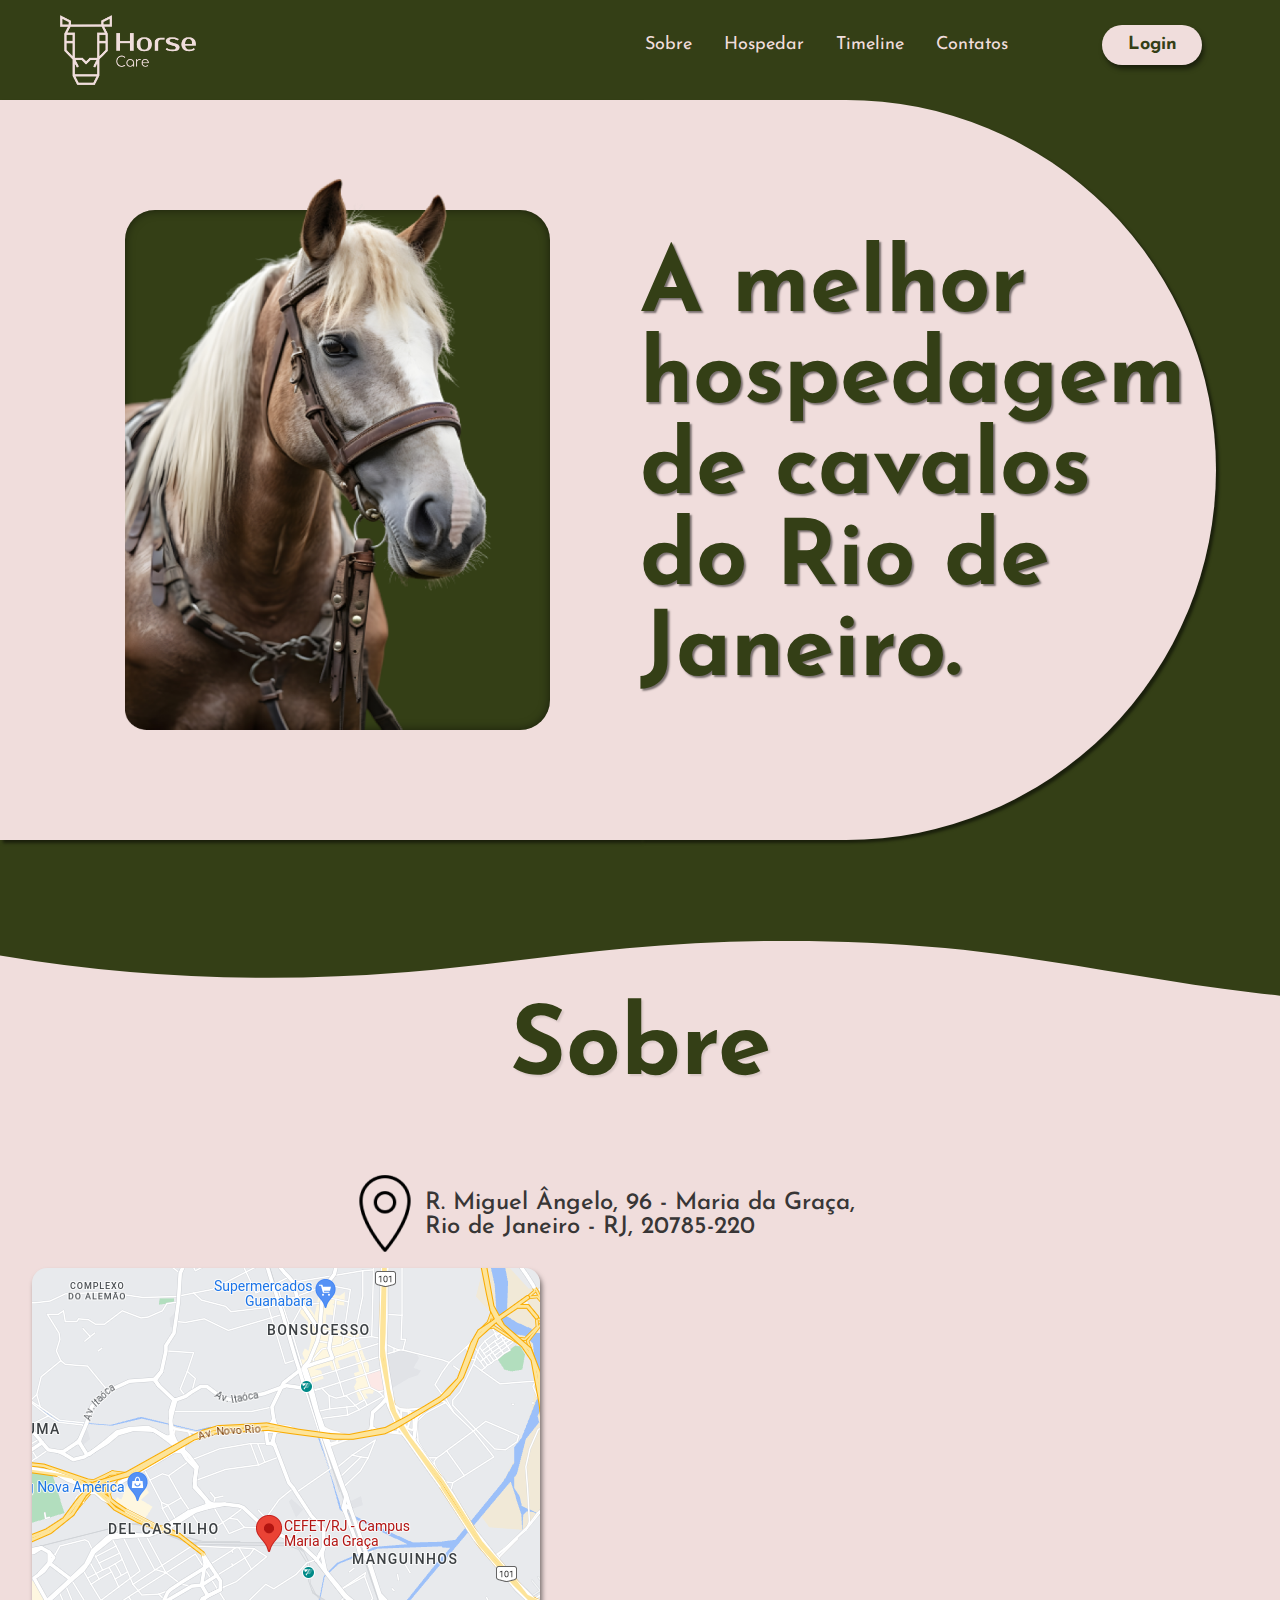
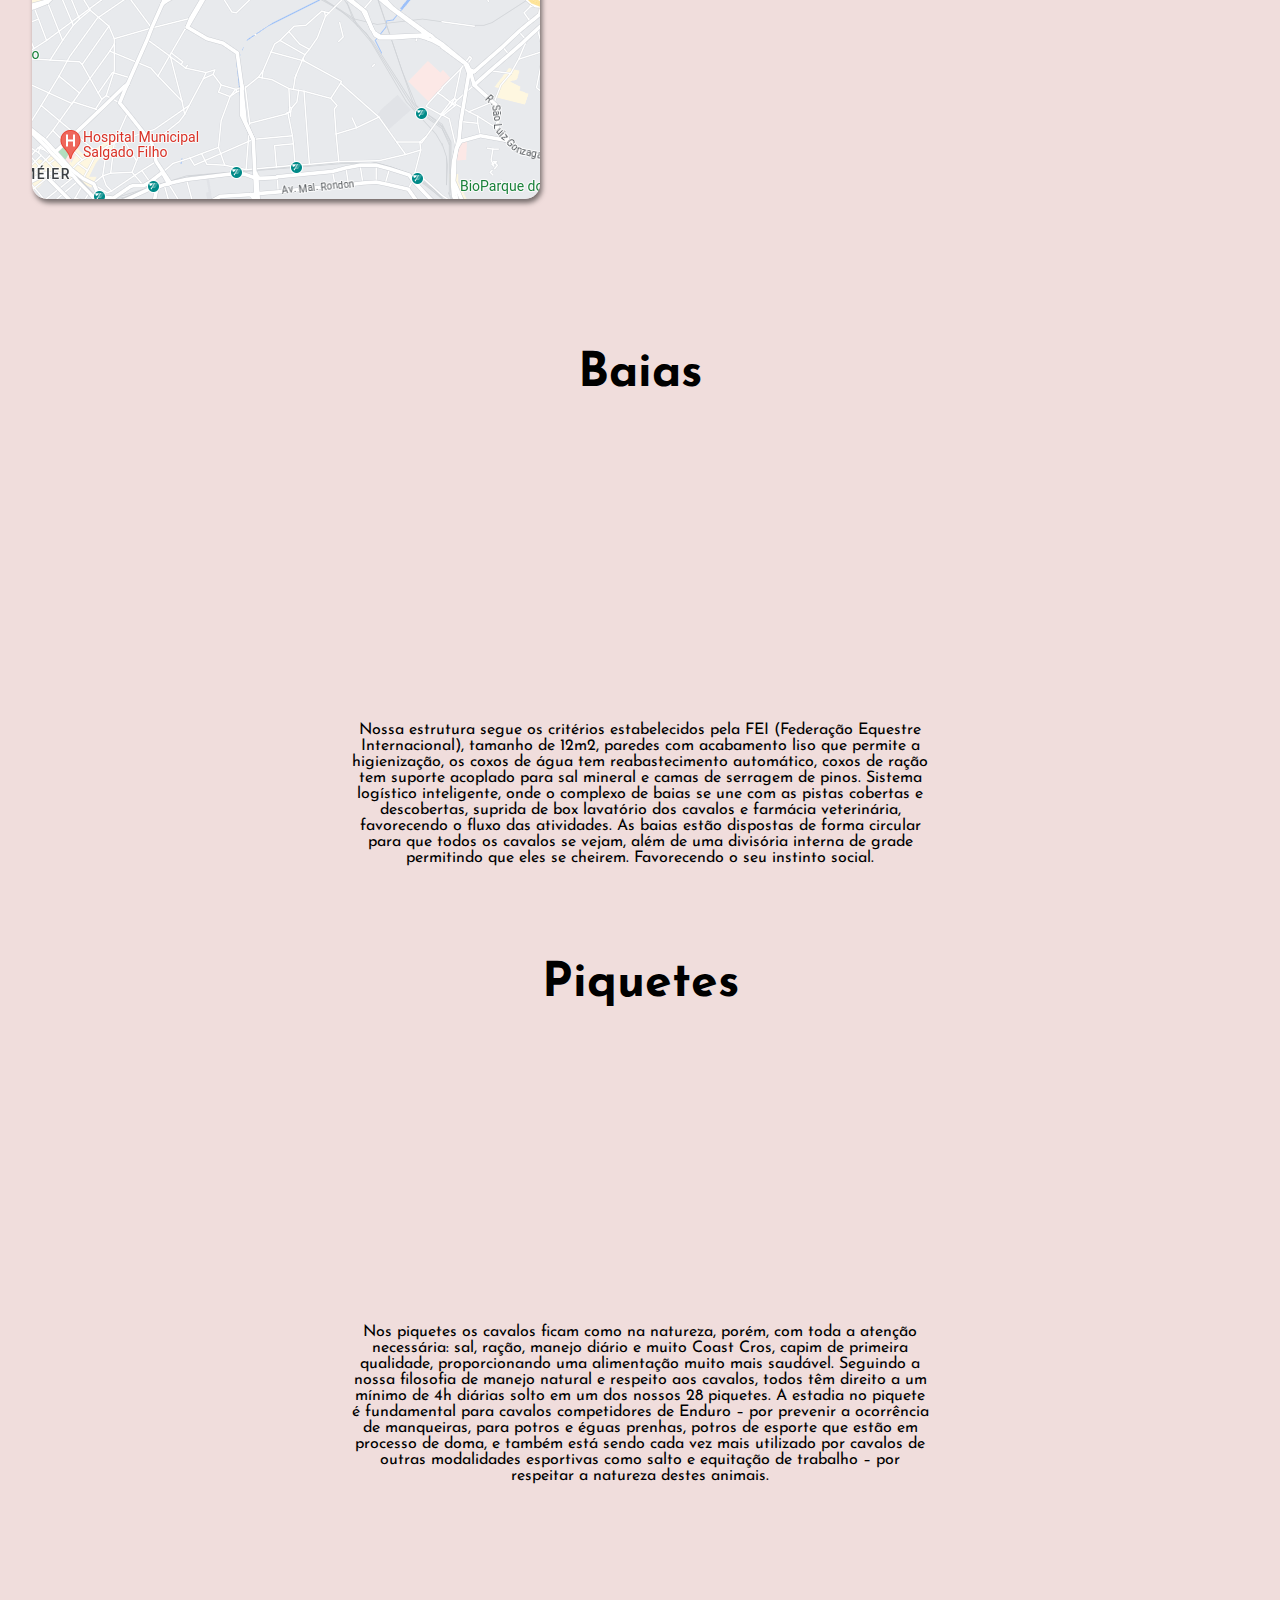
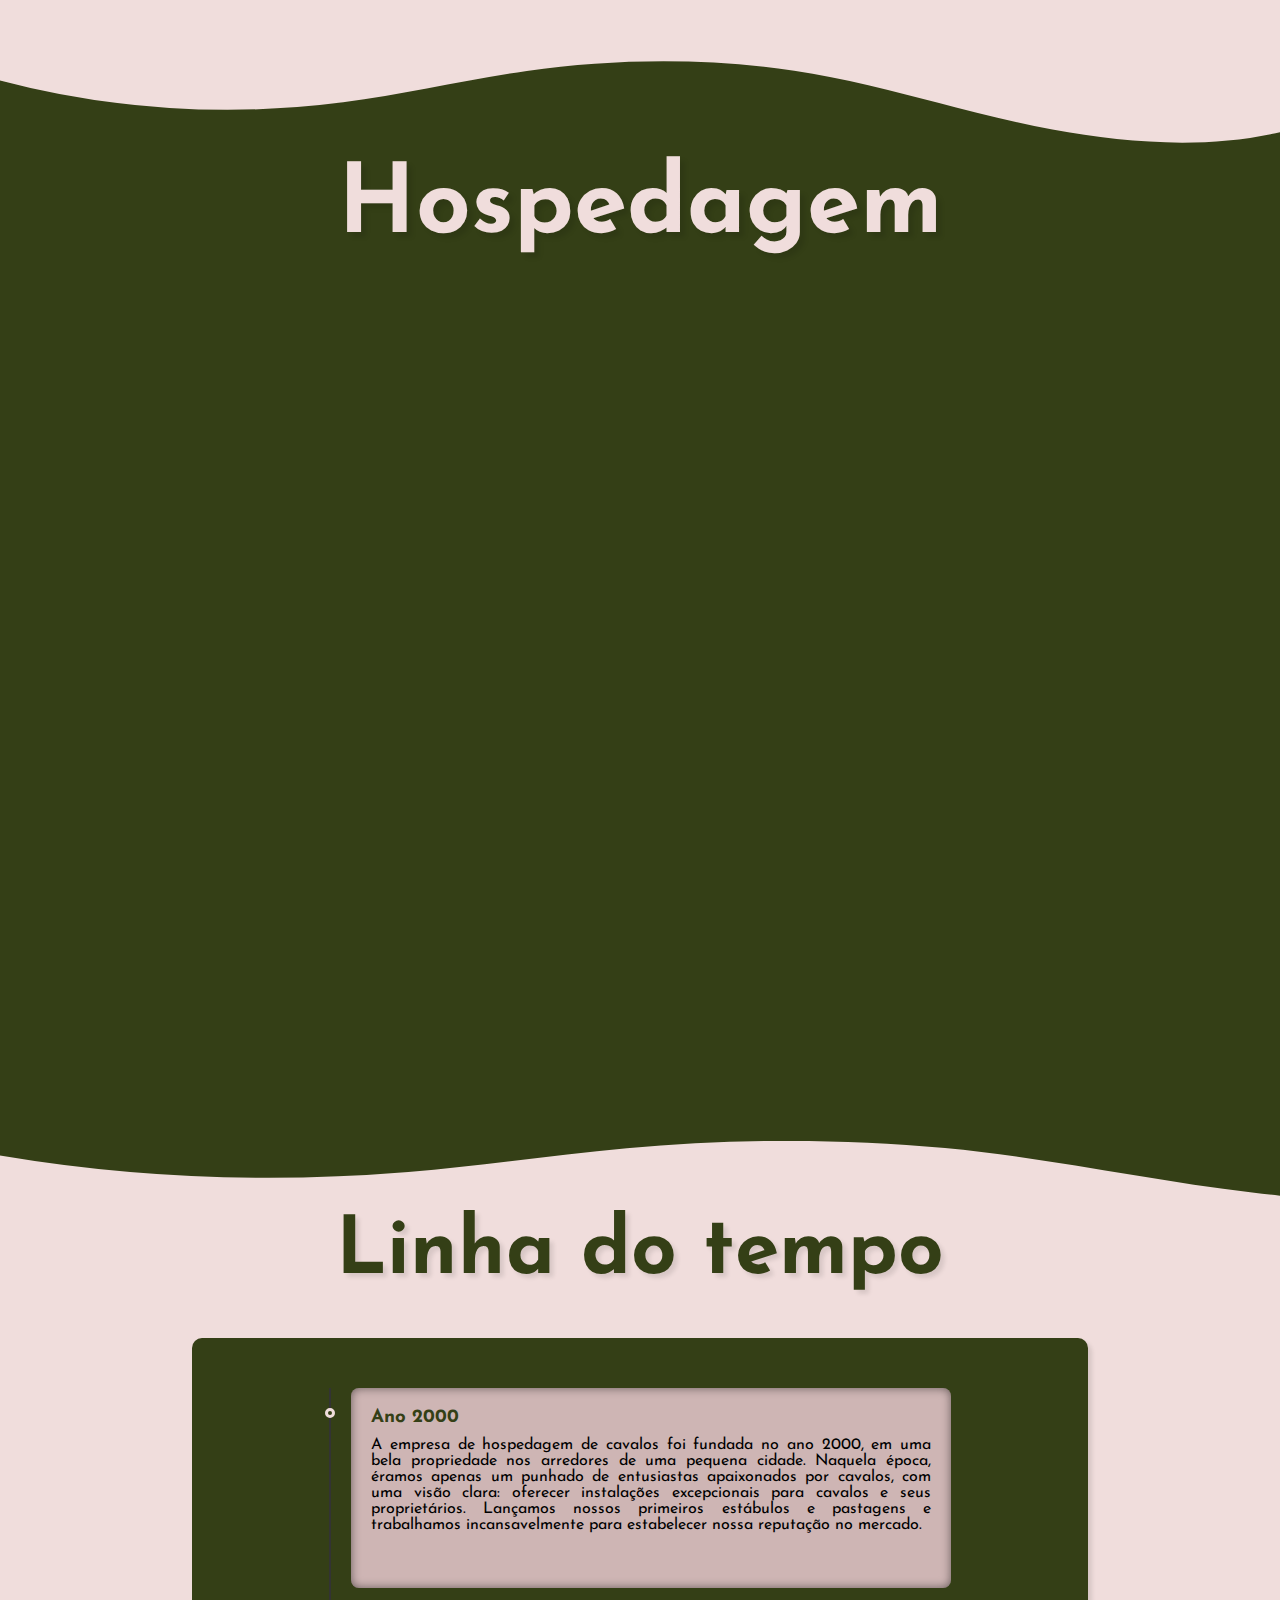
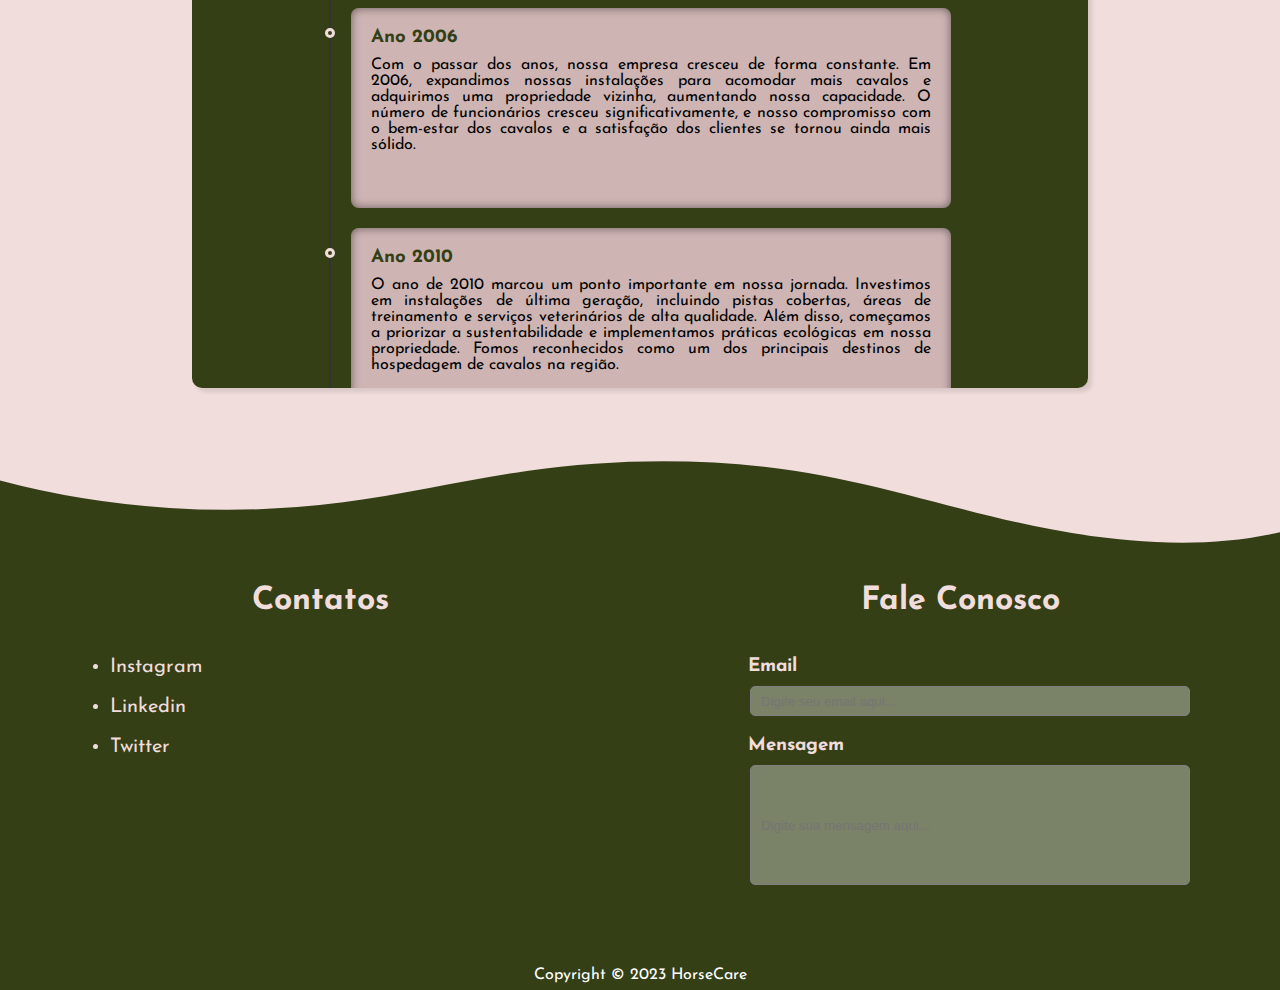
==== commit 8cd7036d: "style: finalizando cards, footer e timeline" ====
--- a/index.html
+++ b/index.html
@@ -66,9 +66,9 @@
     <div class="main-baias">
         <div class="titulo-baias"><h1>Baias</h1></div>
         <div class="imagens-baias invi">
-            <img src="Imagens/IMAGEM BAIA 1.png" class="photo" srcset="">
-            <img src="Imagens/IMAGEM BAIA 2.png" class="photo" srcset="">
-            <img src="Imagens/IMAGEM BAIA 3.png" class="photo" srcset="">
+            <img src="Imagens/Baias_Piquetes/IMAGEM BAIA 1.png" class="photo" srcset="">
+            <img src="Imagens/Baias_Piquetes/IMAGEM BAIA 2.png" class="photo" srcset="">
+            <img src="Imagens/Baias_Piquetes/IMAGEM BAIA 3.png" class="photo" srcset="">
         </div>
         <div class="texto-baias">
             <p>Nossa estrutura segue os critérios estabelecidos pela FEI (Federação Equestre Internacional), tamanho de 12m2, paredes com acabamento liso que permite a higienização, os coxos de água tem reabastecimento automático, coxos de ração tem suporte acoplado para sal mineral e camas de serragem de pinos. Sistema logístico inteligente, onde o complexo de baias se une com as pistas cobertas e descobertas, suprida de box lavatório dos cavalos e farmácia veterinária, favorecendo o fluxo das atividades. As baias estão dispostas de forma circular para que todos os cavalos se vejam, além de uma divisória interna de grade permitindo que eles se cheirem. Favorecendo o seu instinto social.</p>
@@ -77,9 +77,9 @@
     <div class="main-piquetes">
         <div class="titulo-piquetes"><h1>Piquetes</h1></div>
         <div class="imagens-piquetes invi">
-            <img src="Imagens/IMAGEM PIQUETES 1.png" class="photo" srcset="">
-            <img src="Imagens/IMAGEM PIQUETES 2.png" class="photo" srcset="">
-            <img src="Imagens/IMAGEM PIQUETES 3.png" class="photo" srcset="">
+            <img src="Imagens/Baias_Piquetes/IMAGEM PIQUETES 1.png" class="photo" srcset="">
+            <img src="Imagens/Baias_Piquetes/IMAGEM PIQUETES 2.png" class="photo" srcset="">
+            <img src="Imagens/Baias_Piquetes/IMAGEM PIQUETES 3.png" class="photo" srcset="">
         </div>
         <div class="texto-piquetes">
             <p>Nos piquetes os cavalos ficam como na natureza, porém, com toda a atenção necessária: sal, ração, manejo diário e muito Coast Cros, capim de primeira qualidade, proporcionando uma alimentação muito mais saudável. Seguindo a nossa filosofia de manejo natural e respeito aos cavalos, todos têm direito a um mínimo de 4h diárias solto em um dos nossos 28 piquetes. A estadia no piquete é fundamental para cavalos competidores de Enduro – por prevenir a ocorrência de manqueiras, para potros e éguas prenhas, potros de esporte que estão em processo de doma, e também está sendo cada vez mais utilizado por cavalos de outras modalidades esportivas como salto e equitação de trabalho – por respeitar a natureza destes animais. </p>
@@ -97,21 +97,46 @@
                 <svg xmlns="http://www.w3.org/2000/svg" viewBox="0 0 24 24"><path d="M20 5H4V19L13.2923 9.70649C13.6828 9.31595 14.3159 9.31591 14.7065 9.70641L20 15.0104V5ZM2 3.9934C2 3.44476 2.45531 3 2.9918 3H21.0082C21.556 3 22 3.44495 22 3.9934V20.0066C22 20.5552 21.5447 21 21.0082 21H2.9918C2.44405 21 2 20.5551 2 20.0066V3.9934ZM8 11C6.89543 11 6 10.1046 6 9C6 7.89543 6.89543 7 8 7C9.10457 7 10 7.89543 10 9C10 10.1046 9.10457 11 8 11Z"></path></svg>
                 <div class="card__content">
                 <p class="card__title">Plano Platinum</p>
-                <p class="card__description">TESTE TESTE TESTE TESTE TESTE TESTE </p>
+                <p class="card__description">
+                    <li>Baias de 14m<sup>2</sup></li>
+                    <li>Capim Cidreira</li>
+                    <li>Banho 2 vezes ao dia</li>
+                    <li>Ferrageamento a cada 20 dias</li>
+                    <li>Antedimento veterinário quinzenal</li>
+                    <li>Escovação e higiene diária</li>
+                </p>
+                <a class="platinum"><h4 class="saiba-mais">Clique para saber mais...</h4></a>
                 </div>
             </div>
+                <div class="card invi">
+                    <svg xmlns="http://www.w3.org/2000/svg" viewBox="0 0 24 24"><path d="M20 5H4V19L13.2923 9.70649C13.6828 9.31595 14.3159 9.31591 14.7065 9.70641L20 15.0104V5ZM2 3.9934C2 3.44476 2.45531 3 2.9918 3H21.0082C21.556 3 22 3.44495 22 3.9934V20.0066C22 20.5552 21.5447 21 21.0082 21H2.9918C2.44405 21 2 20.5551 2 20.0066V3.9934ZM8 11C6.89543 11 6 10.1046 6 9C6 7.89543 6.89543 7 8 7C9.10457 7 10 7.89543 10 9C10 10.1046 9.10457 11 8 11Z"></path></svg>
+                    <div class="card__content">
+                    <p class="card__title">Plano Diamond</p>
+                    <p class="card__description">
+                        <li>Baias de 16m<sup>2</sup></li>
+                        <li>Capim Coast Cross</li>
+                        <li>Banho 3 vezes ao dia</li>
+                        <li>Ferrageamento quinzenal</li>
+                        <li>Antedimento veterinário semanal</li>
+                        <li>Escovação e higiene diária</li>
+                        <li>Desconto em cursos equestres</li>
+                    </p>
+                    <a href=""><h4 class="saiba-mais">Clique para saber mais...</h4></a>
+                    </div>
+                </div>    
             <div class="card invi">
                 <svg xmlns="http://www.w3.org/2000/svg" viewBox="0 0 24 24"><path d="M20 5H4V19L13.2923 9.70649C13.6828 9.31595 14.3159 9.31591 14.7065 9.70641L20 15.0104V5ZM2 3.9934C2 3.44476 2.45531 3 2.9918 3H21.0082C21.556 3 22 3.44495 22 3.9934V20.0066C22 20.5552 21.5447 21 21.0082 21H2.9918C2.44405 21 2 20.5551 2 20.0066V3.9934ZM8 11C6.89543 11 6 10.1046 6 9C6 7.89543 6.89543 7 8 7C9.10457 7 10 7.89543 10 9C10 10.1046 9.10457 11 8 11Z"></path></svg>
                 <div class="card__content">
-                <p class="card__title">Plano Diamond</p>
-                <p class="card__description">TESTE TESTE TESTE TESTE TESTE TESTE </p>
-                </div>
-            </div>    
-            <div class="card invi">
-                <svg xmlns="http://www.w3.org/2000/svg" viewBox="0 0 24 24"><path d="M20 5H4V19L13.2923 9.70649C13.6828 9.31595 14.3159 9.31591 14.7065 9.70641L20 15.0104V5ZM2 3.9934C2 3.44476 2.45531 3 2.9918 3H21.0082C21.556 3 22 3.44495 22 3.9934V20.0066C22 20.5552 21.5447 21 21.0082 21H2.9918C2.44405 21 2 20.5551 2 20.0066V3.9934ZM8 11C6.89543 11 6 10.1046 6 9C6 7.89543 6.89543 7 8 7C9.10457 7 10 7.89543 10 9C10 10.1046 9.10457 11 8 11Z"></path></svg>
-                <div class="card__content">
-                <p class="card__title">Plano Golden</p>
-                <p class="card__description">TESTE TESTE TESTE TESTE TESTE TESTE </p>
+                <h1 class="card__title">Plano Golden</h1>
+                <p class="card__description">
+                    <li>Baias de 12m<sup>2</sup></li>
+                    <li>Capim Santo</li>
+                    <li>Banho 1 vezes ao dia</li>
+                    <li>Ferrageamento mensal</li>
+                    <li>Antedimento veterinário mensal</li>
+                    <li>Escovação e higiene a cada 3 dias</li>
+                </p>
+                <a href=""><h4 class="saiba-mais">Clique para saber mais...</h4></a>
                 </div>
             </div>           
         </div>
@@ -128,32 +153,32 @@
                     <div class="outer">
                     <div class="card-timeline">
                         <div class="info">
-                        <h3 class="title">TITULO</h3>
-                        <p>TESTE TESTE TESTE TESTE TESTE TESTE TESTE TESTE TESTE TESTE TESTE TESTE</p>
-                        </div>
-                    </div>
-                    <div class="card-timeline">
-                        <div class="info">
-                        <h3 class="title">TITULO</h3>
-                        <p>TESTE TESTE TESTE TESTE TESTE TESTE TESTE TESTE TESTE TESTE TESTE TESTE</p>
-                        </div>
-                    </div>
-                    <div class="card-timeline">
-                        <div class="info">
-                        <h3 class="title">TITULO</h3>
-                        <p>TESTE TESTE TESTE TESTE TESTE TESTE TESTE TESTE TESTE TESTE TESTE TESTE</p>
-                        </div>
-                    </div>
-                    <div class="card-timeline">
-                        <div class="info">
-                        <h3 class="title">TITULO</h3>
-                        <p>TESTE TESTE TESTE TESTE TESTE TESTE TESTE TESTE TESTE TESTE TESTE TESTE</p>
-                        </div>
-                    </div>
-                    <div class="card-timeline">
-                        <div class="info">
-                        <h3 class="title">TITULO</h3>
-                        <p>TESTE TESTE TESTE TESTE TESTE TESTE TESTE TESTE TESTE TESTE TESTE TESTE</p>
+                        <h3 class="title">Ano 2000</h3>
+                        <p>A empresa de hospedagem de cavalos foi fundada no ano 2000, em uma bela propriedade nos arredores de uma pequena cidade. Naquela época, éramos apenas um punhado de entusiastas apaixonados por cavalos, com uma visão clara: oferecer instalações excepcionais para cavalos e seus proprietários. Lançamos nossos primeiros estábulos e pastagens e trabalhamos incansavelmente para estabelecer nossa reputação no mercado.</p>
+                        </div>
+                    </div>
+                    <div class="card-timeline">
+                        <div class="info">
+                        <h3 class="title">Ano 2006</h3>
+                        <p>Com o passar dos anos, nossa empresa cresceu de forma constante. Em 2006, expandimos nossas instalações para acomodar mais cavalos e adquirimos uma propriedade vizinha, aumentando nossa capacidade. O número de funcionários cresceu significativamente, e nosso compromisso com o bem-estar dos cavalos e a satisfação dos clientes se tornou ainda mais sólido.</p>
+                        </div>
+                    </div>
+                    <div class="card-timeline">
+                        <div class="info">
+                        <h3 class="title">Ano 2010</h3>
+                        <p>O ano de 2010 marcou um ponto importante em nossa jornada. Investimos em instalações de última geração, incluindo pistas cobertas, áreas de treinamento e serviços veterinários de alta qualidade. Além disso, começamos a priorizar a sustentabilidade e implementamos práticas ecológicas em nossa propriedade. Fomos reconhecidos como um dos principais destinos de hospedagem de cavalos na região.</p>
+                        </div>
+                    </div>
+                    <div class="card-timeline">
+                        <div class="info">
+                        <h3 class="title">Ano 2015</h3>
+                        <p>Em 2015, demos um salto significativo no mundo digital. Lançamos um site de reservas online e expandimos nossa clientela para além das fronteiras nacionais. Aumentamos nossa presença nas redes sociais e investimos em marketing digital especializado. Esses esforços nos renderam um prêmio de inovação no setor e nos posicionaram como uma referência em hospedagem de cavalos.</p>
+                        </div>
+                    </div>
+                    <div class="card-timeline">
+                        <div class="info">
+                        <h3 class="title">Ano 2023</h3>
+                        <p>À medida que avançamos em direção a 2023, celebramos nosso 23º aniversário. Continuamos a expandir nossas instalações e adotamos tecnologias avançadas para aprimorar nossos serviços e melhor atender às necessidades de nossos clientes e seus equinos. Nossa equipe de funcionários continua a crescer, e nossa paixão pela equitação, bem-estar animal e excelência na hospedagem de cavalos permanece inabalável.</p>
                         </div>
                     </div>
                     </div>
@@ -169,18 +194,19 @@
     <div id="footer" class="footer">
         <div class="informacoes links">
             <h1>Contatos</h1>
-            <li>Instagram</li>
-            <li>Linkedin</li>
-            <li>Twitter</li>
+            <li><a href="https://www.instagram.com/tnszpj/?hl=pt-br">Instagram</a></li>
+            <li><a href="https://www.linkedin.com/in/jtentis/">Linkedin</a></li>
+            <li><a href="">Twitter</a></li>
         </div>
         <div class="informacoes email">
             <h1>Fale Conosco</h1>
             <h3>Email</h3>
             <input type="email" class="email" id="" placeholder="Digite seu email aqui...">
             <h3>Mensagem</h3>
-            <input type="text" class="texto" id="" placeholder="Digite sua mensagem aqui">
-        </div>
-    </div>
+            <input type="text" class="texto" id="" placeholder="Digite sua mensagem aqui...">
+        </div>
+    </div>
+    <div class="copyright">Copyright &copy 2023 HorseCare</div>
     <a href="#" class="para-o-topo">
 		<span class="material-icons">arrow_upward</span>
 	</a>
--- a/style.css
+++ b/style.css
@@ -75,715 +75,6 @@
 
 .wave-secondary .shape-fill {
     fill: #F0DDDC;
-}
-
-.header{
-    width: 100%;
-    height: 100px;
-    background-color: var(--primary);
-    display: flex;
-    /* position: fixed; */
-    z-index: 105;
-}
-
-.header .brand-logo{
-    width: 20%;
-    height: 100%;
-    margin-top: 15px;
-    display: flex;
-    justify-content: center;
-    margin-bottom: 10px;
-}
-
-.logo{
-    width: 136px;
-    height: 70px;  
-    z-index: 105;
-}
-
-.header .navibar{
-    width: 60%;
-    height: 100%;
-    font-size: 12px; 
-    display: flex;
-    flex-direction: row;
-    justify-content: flex-end;
-    user-select: none;
-    position: relative;
-}
-
-a{
-    text-decoration: none;
-    color: var(--secondary);
-    display: inline-block;
-    position: relative;
-}
-
-h2{
-    padding-top: 20px;
-    margin: 16px;
-    font-weight: 400;
-}
-
-.link:after{
-    content: '';
-    position: absolute;
-    width: 60%;
-    margin-left: 16px;
-    transform: scaleX(0);
-    height: 2px;
-    bottom: 0;
-    left: 0;
-    background-color: var(--secondary);
-    transform-origin: bottom right;
-    transition: transform 0.25s ease-out;
-    margin-bottom: 40px;
-}
-
-.second:after{
-    width: 71%;
-}
-
-.third:after{
-    width: 71%;
-}
-
-.fourth:after{
-    width: 69%;
-}
-
-h2:hover:after {
-    transform: scaleX(1);
-    transform-origin: bottom left;
-  }
-
-.header .login-button{
-    width: 20%;
-    height: 100%;
-    margin-top: 25px;
-    display: flex;
-    justify-content: center;
-}
-
-.header button{
-    width: 100px;
-    height: 40px;
-    background-color: var(--secondary);
-    font-family: 'Josefin Sans';
-    font-weight: bold;
-    font-size: 18px; 
-    color: var(--primary);
-    border: none;
-    border-radius: 20px;
-    cursor: pointer;
-    transition: 0.3s;
-    box-shadow: 2px 4px 5px rgba(0, 0, 0, 0.5);
-}
-
-button:hover{
-    background-color: #2b301c;
-    color: white;
-}
-
-button:active{
-    background-color: #15180e;
-}
-
-.landing-page{
-    width: 100%;
-    height: 840px;
-    background-color: var(--primary);
-    display: flex;
-}
-
-.meio-animacao{
-    width: 100%;
-    height: 840px;
-    background-color: var(--primary);
-    display: flex;
-}
-
-.meio-animacao .texto-principal{
-    width: 45%;
-    height: 740px;
-    display: flex;
-    justify-content: flex-start;
-    align-items: center;
-    color: var(--primary);
-    font-family: Josefin Sans;
-    font-size: 90px;
-    font-style: normal;
-    font-weight: 700;
-    line-height: normal; 
-    text-shadow: 2px 2px 2px rgba(0, 0, 0, 0.5);
-    user-select: none;
-    border-radius: 0 600px 600px 0;
-    background-color: var(--secondary);
-    box-shadow: 3px 3px 3px rgba(0, 0, 0, 0.5);
-}
-
-.meio-animacao .imagem{
-    width: 50%;
-    height: 740px;
-    display: flex;
-    justify-content: flex-end;
-    align-items: center;
-    background-color: var(--secondary);
-    box-shadow: 3px 3px 3px rgba(0, 0, 0, 0.5);
-}
-
-.landing-page .container{
-    width: 425px;
-    height: 520.828px; 
-    display: flex;
-    justify-content: flex-end;
-    align-items: center;
-    background-color: var(--primary);
-    margin-right: 50px;
-    border-radius: 30px;
-    box-shadow: inset 0 0 10px rgba(0, 0, 0, 0.5); 
-    margin-right: 90px
-}
-
-.landing-page .cavalo{
-    width: 425px;
-    height: 677px; 
-    padding-bottom: 79px;
-}
-
-.landing-page .bird-r{
-    margin-right: 670px;
-    width: 95px;
-    height: 57px; 
-    position: absolute;
-    transition-delay: 200ms;
-}
-
-.landing-page .bird-rr{
-    margin-right: 770px;
-    margin-bottom: 250px;
-    width: 95px;
-    height: 57px; 
-    position: absolute;
-    transition-delay: 400ms;
-}
-
-.main-1{
-    width: 100%;
-    height: 920px;
-    background-color: var(--secondary);
-    display: flex;
-    flex-direction: column;
-}
-
-.titulo-centro{
-    width: 100%;
-    height: 150px;
-    display: flex;
-    justify-content: center;
-    align-items: center;
-    color: var(--primary);
-    font-size: 48px;
-    font-style: normal;
-    font-weight: 600; 
-    margin-top: 35px;
-    text-shadow: 2px 2px 2px rgba(0, 0, 0, 0.1);
-    user-select: none;
-}
-
-.textos{
-    width: 100%;
-    height: 100px;
-    display: flex;
-}
-
-.texto-esquerda{
-    width: 50%;
-    height: 100px;
-    margin-left: 300px;
-    margin-top: 50px;
-    display: flex;
-}
-
-.texto-esquerda .adress{
-    margin-top: 16px;
-    width: 432px; 
-    color: var(--textColor);
-    font-size: 24px;
-    font-style: normal;
-    font-weight: 500; 
-    /* text-shadow: 1px 1px 1px rgba(0, 0, 0, 0.5); */
-}
-
-.location{
-    margin-left: 45px;
-    width: 80px;
-    height: 77px; 
-}
-
-.conteudo{
-    width: 100%;
-    height: 620px;
-    display: flex;
-    flex-direction: row;
-}
-
-.esquerda{
-    width: 50%;
-    height: 620px;
-    display: flex;
-    justify-content: flex-end;
-    align-items: center;
-}
-
-.maps{
-    border-radius: 15px;
-    margin-right: 100px;
-    box-shadow: 2px 4px 5px rgba(0, 0, 0, 0.5);
-    position: relative;
-    -webkit-transform: scale(1.0);
-	transform: scale(1.0);
-	-webkit-transition: .3s ease-in-out;
-	transition: .3s ease-in-out;
-}
-
-.maps:hover{
-	-webkit-transform: scale(0.95);
-	transform: scale(0.95);
-}
-
-.direita{
-    width: 50%;
-    height: 920px;
-    display: column;
-    justify-content: center;
-    align-items: center;
-}
-
-.direita .topico{
-    width: 100%;
-    padding-right: 260px;
-    margin-top: 220px;
-    /* margin-left: 80px; */
-    color: var(--textColor);
-    font-family: Josefin Sans;
-    font-size: 24px;
-    font-style: normal;
-    font-weight: 500;
-    line-height: normal; 
-}
-
-.direita .bird-l-1{
-    margin-left: 500px;
-    margin-top: -150px;
-    position: absolute;
-    width: 55px;
-    height: 38px; 
-    transition-delay: 400ms;
-}
-
-.direita .bird-l-2{
-    margin-left: 540px;
-    margin-top: -110px;
-    position: absolute;
-    width: 95px;
-    height: 57px; 
-}
-
-.esquerda{
-    transition-delay: 1200ms;
-}
-
-.direita{
-    transition-delay: 200ms;
-}
-
-.main-baias{
-    width: 100%;
-    height: 700px;
-    background-color: var(--secondary);
-    display: flex;
-    flex-direction: column;
-}
-
-.main-baias .titulo-baias{
-    display: flex;
-    justify-content: center;
-    align-items: center;
-    text-align: center;
-    padding-top: 90px;
-    font-size: 24px;
-    user-select: none;
-}
-
-.imagens-baias{
-    width: 100%;
-    height: 400px;
-    display: flex;
-    justify-content: space-between;
-    align-items: center;
-    margin-top: 50px;
-    padding-right: 350px;
-    padding-left: 350px;
-    padding-top: 130px;
-    position: absolute;
-}
-
-.texto-baias{
-    width: 100%;
-    height: 600px;
-    display: flex;
-    justify-content: center;
-    align-items: center;
-    flex-direction: column;
-    padding-right: 350px;
-    padding-left: 350px;
-    margin-top: 230px;
-    text-align: center;
-}
-
-.main-piquetes{
-    width: 100%;
-    height: 700px;
-    background-color: var(--secondary);
-    display: flex;
-    flex-direction: column;
-}
-
-.main-piquetes .titulo-piquetes{
-    display: flex;
-    justify-content: center;
-    align-items: center;
-    text-align: center;
-    font-size: 24px;
-    user-select: none;
-}
-
-.imagens-piquetes{
-    width: 100%;
-    height: 400px;
-    display: flex;
-    justify-content: space-between;
-    align-items: center;
-    margin-top: 50px;
-    padding-right: 350px;
-    padding-left: 350px;
-    padding-bottom: 50px;
-    position: absolute;
-}
-
-.photo:nth-child(1){
-    width: 500px;
-    height: 300px;
-}
-
-.photo:nth-child(2){
-    width: 200px;
-    height: 300px; 
-    /* transition-delay: 200ms; */
-}
-
-.photo:nth-child(3){
-    width: 500px;
-    height: 300px;
-    /* transition-delay: 400ms; */
-}
-
-.photo:hover{
-    -webkit-transform: scale(1.5);
-    transform: scale(1.5);
-    z-index: 1;
-    transition: all 0.4s ease-in-out;
-}
-
-.texto-piquetes{
-    width: 100%;
-    height: 600px;
-    display: flex;
-    justify-content: center;
-    align-items: center;
-    flex-direction: column;
-    padding-right: 350px;
-    padding-left: 350px;
-    margin-top: 140px;
-    text-align: center;
-}
-
-.main-2{
-    width: 100%;
-    height: 1080px;
-    background-color: var(--primary);
-    display: flex;
-    flex-direction: column;
-    justify-content: center;
-    align-items: center;
-}
-
-.cards-align{
-    width: 80%;
-    height: 100%;
-    display: flex;
-    flex-direction: row;
-    justify-content: space-around;
-}
-
-.card{
-    position: relative;
-    width: 400px;
-    height: 600px;
-    background-color: var(--secondary);
-    border-radius: 10px;
-    display: flex;
-    align-items: center;
-    justify-content: center;
-    overflow: hidden;
-    perspective: 1000px;
-    box-shadow: 0 0 0 5px var(--secondary);
-    transition: all 0.6s cubic-bezier(0.175, 0.885, 0.32, 1.275);
-}
-
-.card:nth-child(1){
-    transition-delay: 200ms;
-}
-
-.card:nth-child(2){
-    transition-delay: 400ms;
-}
-
-.card:nth-child(3){
-    transition-delay: 600ms;
-}
-  
-.card svg{
-    width: 48px;
-    fill: #333;
-    transition: all 0.6s cubic-bezier(0.175, 0.885, 0.32, 1.275);
-}
-  
-.card:hover {
-    transform: scale(1.05);
-    box-shadow: 0 8px 16px rgba(255, 255, 255, 0.2);
-}
-  
-.card__content {
-    position: absolute;
-    top: 0;
-    left: 0;
-    width: 100%;
-    height: 100%;
-    padding: 20px;
-    box-sizing: border-box;
-    background-color: var(--secondary);
-    transform: rotateX(-90deg);
-    transform-origin: bottom;
-    transition: all 0.6s cubic-bezier(0.175, 0.885, 0.32, 1.275);
-}
-  
-.card:hover .card__content {
-    transform: rotateX(0deg);
-}
-
-.card__title {
-    margin: 0;
-    font-size: 24px;
-    color: #333;
-    font-weight: 700;
-}
-
-.card:hover svg {
-    scale: 0;
-}
-  
-.card__description {
-    margin: 10px 0 0;
-    font-size: 14px;
-    color: #777;
-    line-height: 1.4;
-}
-
-.titulo-cards{
-    width: 100%;
-    display: flex;
-    justify-content: center;
-    align-items: center;
-    text-align: center;
-    margin: 100px;
-    font-size: 24px;
-    user-select: none;
-    color: var(--secondary);
-    font-size: 48px;
-    text-shadow: 5px 5px 5px rgba(0, 0, 0, 0.1);
-}
-
-.card:nth-child(odd){
-    width: 370px;
-    height: 570px;
-    margin-top: 20px;
-}
-
-.main-3{
-    width: 100%;
-    height: 920px;
-    background-color: var(--secondary);
-    display: flex;
-    flex-direction: column;
-    justify-content: center;
-    align-items: center;
-}
-
-.scroll{
-    padding-top: 200px;
-    width: 70%;
-    height: 650px;
-    display: flex;
-    margin:4px, 4px;
-    padding:4px;
-    background-color: var(--primary);
-    overflow-x: hidden;
-    overflow-y: auto;
-    text-align: justify;
-    justify-content: center;
-    align-items: center;
-    border-radius: 10px;
-    box-shadow: 4px 4px 4px rgba(0, 0, 0, 0.1);
-}
-
-.titulo-timeline{
-    padding-bottom: 45px;
-    font-size: 80px;
-    color: var(--primary);
-    text-shadow: 4px 4px 4px rgba(0, 0, 0, 0.1);
-}
-
-.timeline{
-    margin-top: 200px;
-    background: var(--primary-color);
-    margin: 20px auto;
-    padding: 20px;
-}
-
-/* Outer Layer with the timeline border */
-.outer{
-  border-left: 2px solid #333;
-}
-
-/* Card container */
-.card-timeline {
-    padding-top: 200px;
-    position: relative;
-    margin: 0 0 20px 20px;
-    padding: 10px;
-    background: #333;
-    color: gray;
-    border-radius: 8px;
-    width: 600px;
-    height: 200px;
-    background-color: var(--secondary);
-}
-
-/* Information about the timeline */
-.info{
-  display: flex;
-  flex-direction: column;
-  gap: 10px;
-}
-
-/* Title of the card */
-.title {
-  color: orangered;
-  position: relative;
-}
-
-/* Timeline dot  */
-.title::before {
-  content: "";
-  position: absolute;
-  width: 10px;
-  height: 10px;
-  background: white;
-  border-radius: 999px;
-  left: -39px;
-  border: 3px solid orangered;
-}
-
-.footer{
-    width: 100%;
-    height: 500px;
-    background-color: var(--primary);
-    display: flex;
-    flex-direction: row;
-    justify-content: center;
-    align-items: center;
-}
-
-.informacoes{
-    width: 50%;
-    height: 100%;
-    display: flex;
-    align-items: center;
-    justify-content: flex-start;
-    flex-direction: column;
-    padding-right: 100px;
-    padding-left: 100px;
-    margin-bottom: 50px;
-    color: var(--secondary);
-}
-
-.informacoes.links li{
-    margin: 10px;
-    align-self: flex-start;
-    font-size: 20px;
-}
-
-.informacoes.links h1{
-    margin-bottom: 70px;
-    margin-top: 130px;
-}
-
-.informacoes.email h1{
-    margin-bottom: 70px;
-    margin-top: 130px;
-}
-
-.informacoes.email input{
-    margin: 10px;
-    align-self: flex-start;
-    width: 100%;
-    height: 90px;
-}
-
-.informacoes.email .texto{
-    height: 900px;
-    border-radius: 10px;
-    outline: none;
-    border: none;
-    padding: 5px;
-    box-shadow: 3px 3px 3px rgba(0, 0, 0, 0.5);
-    background-color: var(--secondary);
-}
-
-::-webkit-input-placeholder {
-    text-align: top;
-}
-
-:-moz-placeholder {
-    text-align: top;
-}
-
-
-.informacoes.email .email{
-    height: 150px;
-    border-radius: 10px;
-    outline: none;
-    border: none;
-    padding: 5px;
-    box-shadow: 3px 3px 3px rgba(0, 0, 0, 0.5);
-    background-color: var(--secondary);
-}
-
-.informacoes.email h3{
-    align-self: flex-start;
-    margin-left: 8px;
 }
 
 .para-o-topo{
@@ -814,3 +105,769 @@
     opacity: 1;
 }
 
+.header{
+    width: 100%;
+    height: 100px;
+    background-color: var(--primary);
+    display: flex;
+    /* position: fixed; */
+    z-index: 105;
+}
+
+.header .brand-logo{
+    width: 20%;
+    height: 100%;
+    margin-top: 15px;
+    display: flex;
+    justify-content: center;
+    margin-bottom: 10px;
+}
+
+.logo{
+    width: 136px;
+    height: 70px;  
+    z-index: 105;
+}
+
+.header .navibar{
+    width: 60%;
+    height: 100%;
+    font-size: 12px; 
+    display: flex;
+    flex-direction: row;
+    justify-content: flex-end;
+    user-select: none;
+    position: relative;
+}
+
+a{
+    text-decoration: none;
+    color: var(--secondary);
+    display: inline-block;
+    position: relative;
+}
+
+h2{
+    padding-top: 20px;
+    margin: 16px;
+    font-weight: 400;
+}
+
+.link:after{
+    content: '';
+    position: absolute;
+    width: 60%;
+    margin-left: 16px;
+    transform: scaleX(0);
+    height: 2px;
+    bottom: 0;
+    left: 0;
+    background-color: var(--secondary);
+    transform-origin: bottom right;
+    transition: transform 0.25s ease-out;
+    margin-bottom: 40px;
+}
+
+.second:after{
+    width: 71%;
+}
+
+.third:after{
+    width: 71%;
+}
+
+.fourth:after{
+    width: 69%;
+}
+
+h2:hover:after {
+    transform: scaleX(1);
+    transform-origin: bottom left;
+  }
+
+.header .login-button{
+    width: 20%;
+    height: 100%;
+    margin-top: 25px;
+    display: flex;
+    justify-content: center;
+}
+
+.header button{
+    width: 100px;
+    height: 40px;
+    background-color: var(--secondary);
+    font-family: 'Josefin Sans';
+    font-weight: bold;
+    font-size: 18px; 
+    color: var(--primary);
+    border: none;
+    border-radius: 20px;
+    cursor: pointer;
+    transition: 0.3s;
+    box-shadow: 2px 4px 5px rgba(0, 0, 0, 0.5);
+}
+
+button:hover{
+    background-color: #2b301c;
+    color: white;
+}
+
+button:active{
+    background-color: #15180e;
+}
+
+.landing-page{
+    width: 100%;
+    height: 840px;
+    background-color: var(--primary);
+    display: flex;
+}
+
+.meio-animacao{
+    width: 100%;
+    height: 840px;
+    background-color: var(--primary);
+    display: flex;
+}
+
+.meio-animacao .texto-principal{
+    width: 45%;
+    height: 740px;
+    display: flex;
+    justify-content: flex-start;
+    align-items: center;
+    color: var(--primary);
+    font-family: Josefin Sans;
+    font-size: 90px;
+    font-style: normal;
+    font-weight: 700;
+    line-height: normal; 
+    text-shadow: 2px 2px 2px rgba(0, 0, 0, 0.5);
+    user-select: none;
+    border-radius: 0 600px 600px 0;
+    background-color: var(--secondary);
+    box-shadow: 3px 3px 3px rgba(0, 0, 0, 0.5);
+}
+
+.meio-animacao .imagem{
+    width: 50%;
+    height: 740px;
+    display: flex;
+    justify-content: flex-end;
+    align-items: center;
+    background-color: var(--secondary);
+    box-shadow: 3px 3px 3px rgba(0, 0, 0, 0.5);
+}
+
+.landing-page .container{
+    width: 425px;
+    height: 520.828px; 
+    display: flex;
+    justify-content: flex-end;
+    align-items: center;
+    background-color: var(--primary);
+    margin-right: 50px;
+    border-radius: 30px;
+    box-shadow: inset 0 0 10px rgba(0, 0, 0, 0.5); 
+    margin-right: 90px
+}
+
+.landing-page .cavalo{
+    width: 425px;
+    height: 677px; 
+    padding-bottom: 79px;
+}
+
+.landing-page .bird-r{
+    margin-right: 670px;
+    width: 95px;
+    height: 57px; 
+    position: absolute;
+    transition-delay: 200ms;
+}
+
+.landing-page .bird-rr{
+    margin-right: 770px;
+    margin-bottom: 250px;
+    width: 95px;
+    height: 57px; 
+    position: absolute;
+    transition-delay: 400ms;
+}
+
+.main-1{
+    width: 100%;
+    height: 920px;
+    background-color: var(--secondary);
+    display: flex;
+    flex-direction: column;
+}
+
+.titulo-centro{
+    width: 100%;
+    height: 150px;
+    display: flex;
+    justify-content: center;
+    align-items: center;
+    color: var(--primary);
+    font-size: 48px;
+    font-style: normal;
+    font-weight: 600; 
+    margin-top: 35px;
+    text-shadow: 2px 2px 2px rgba(0, 0, 0, 0.1);
+    user-select: none;
+}
+
+.textos{
+    width: 100%;
+    height: 100px;
+    display: flex;
+}
+
+.texto-esquerda{
+    width: 50%;
+    height: 100px;
+    margin-left: 300px;
+    margin-top: 50px;
+    display: flex;
+}
+
+.texto-esquerda .adress{
+    margin-top: 16px;
+    width: 432px; 
+    color: var(--textColor);
+    font-size: 24px;
+    font-style: normal;
+    font-weight: 500; 
+    /* text-shadow: 1px 1px 1px rgba(0, 0, 0, 0.5); */
+}
+
+.location{
+    margin-left: 45px;
+    width: 80px;
+    height: 77px; 
+}
+
+.conteudo{
+    width: 100%;
+    height: 620px;
+    display: flex;
+    flex-direction: row;
+}
+
+.esquerda{
+    width: 50%;
+    height: 620px;
+    display: flex;
+    justify-content: flex-end;
+    align-items: center;
+}
+
+.maps{
+    border-radius: 15px;
+    margin-right: 100px;
+    box-shadow: 2px 4px 5px rgba(0, 0, 0, 0.5);
+    position: relative;
+    -webkit-transform: scale(1.0);
+	transform: scale(1.0);
+	-webkit-transition: .3s ease-in-out;
+	transition: .3s ease-in-out;
+}
+
+.maps:hover{
+	-webkit-transform: scale(0.95);
+	transform: scale(0.95);
+}
+
+.direita{
+    width: 50%;
+    height: 920px;
+    display: column;
+    justify-content: center;
+    align-items: center;
+}
+
+.direita .topico{
+    width: 100%;
+    padding-right: 260px;
+    margin-top: 220px;
+    /* margin-left: 80px; */
+    color: var(--textColor);
+    font-family: Josefin Sans;
+    font-size: 24px;
+    font-style: normal;
+    font-weight: 500;
+    line-height: normal; 
+}
+
+.direita .bird-l-1{
+    margin-left: 500px;
+    margin-top: -150px;
+    position: absolute;
+    width: 55px;
+    height: 38px; 
+    transition-delay: 400ms;
+}
+
+.direita .bird-l-2{
+    margin-left: 540px;
+    margin-top: -110px;
+    position: absolute;
+    width: 95px;
+    height: 57px; 
+}
+
+.esquerda{
+    transition-delay: 1200ms;
+}
+
+.direita{
+    transition-delay: 200ms;
+}
+
+.main-baias{
+    width: 100%;
+    height: 700px;
+    background-color: var(--secondary);
+    display: flex;
+    flex-direction: column;
+}
+
+.main-baias .titulo-baias{
+    display: flex;
+    justify-content: center;
+    align-items: center;
+    text-align: center;
+    padding-top: 90px;
+    font-size: 24px;
+    user-select: none;
+}
+
+.imagens-baias{
+    width: 100%;
+    height: 400px;
+    display: flex;
+    justify-content: space-between;
+    align-items: center;
+    margin-top: 50px;
+    padding-right: 350px;
+    padding-left: 350px;
+    padding-top: 130px;
+    position: absolute;
+}
+
+.texto-baias{
+    width: 100%;
+    height: 600px;
+    display: flex;
+    justify-content: center;
+    align-items: center;
+    flex-direction: column;
+    padding-right: 350px;
+    padding-left: 350px;
+    margin-top: 230px;
+    text-align: center;
+}
+
+.main-piquetes{
+    width: 100%;
+    height: 700px;
+    background-color: var(--secondary);
+    display: flex;
+    flex-direction: column;
+}
+
+.main-piquetes .titulo-piquetes{
+    display: flex;
+    justify-content: center;
+    align-items: center;
+    text-align: center;
+    font-size: 24px;
+    user-select: none;
+}
+
+.imagens-piquetes{
+    width: 100%;
+    height: 400px;
+    display: flex;
+    justify-content: space-between;
+    align-items: center;
+    margin-top: 50px;
+    padding-right: 350px;
+    padding-left: 350px;
+    padding-bottom: 50px;
+    position: absolute;
+}
+
+.photo:nth-child(1){
+    width: 500px;
+    height: 300px;
+}
+
+.photo:nth-child(2){
+    width: 200px;
+    height: 300px; 
+    /* transition-delay: 200ms; */
+}
+
+.photo:nth-child(3){
+    width: 500px;
+    height: 300px;
+    /* transition-delay: 400ms; */
+}
+
+.photo:hover{
+    -webkit-transform: scale(1.5);
+    transform: scale(1.5);
+    z-index: 1;
+    transition: all 0.4s ease-in-out;
+}
+
+.texto-piquetes{
+    width: 100%;
+    height: 600px;
+    display: flex;
+    justify-content: center;
+    align-items: center;
+    flex-direction: column;
+    padding-right: 350px;
+    padding-left: 350px;
+    margin-top: 140px;
+    text-align: center;
+}
+
+.main-2{
+    width: 100%;
+    height: 1080px;
+    background-color: var(--primary);
+    display: flex;
+    flex-direction: column;
+    justify-content: center;
+    align-items: center;
+}
+
+.cards-align{
+    width: 80%;
+    height: 100%;
+    display: flex;
+    flex-direction: row;
+    justify-content: space-around;
+}
+
+.card{
+    position: relative;
+    width: 400px;
+    height: 600px;
+    background-color: var(--secondary);
+    background-repeat: no-repeat;
+    background-position: center;
+    border-radius: 10px;
+    display: flex;
+    align-items: center;
+    justify-content: center;
+    overflow: hidden;
+    perspective: 1000px;
+    box-shadow: 0 0 0 5px var(--secondary);
+    transition: all 0.6s cubic-bezier(0.175, 0.885, 0.32, 1.275);
+}
+
+.card:nth-child(1){
+    transition-delay: 200ms;
+    background-image: url(Imagens/Cards/cavalo-card-platinum.jpg);
+    background-size: 130%;
+}
+
+.card:nth-child(2){
+    transition-delay: 400ms;
+    background-image: url(Imagens/Cards/cavalo-card-diamond.jpg);
+    background-size: 115%;
+}
+
+.card:nth-child(3){
+    transition-delay: 600ms;
+    background-image: url(Imagens/Cards/cavalo-card-golden.jpg);
+    background-size: 115%;
+}
+  
+.card svg{
+    width: 48px;
+    fill: #333;
+    transition: all 0.6s cubic-bezier(0.175, 0.885, 0.32, 1.275);
+    opacity: 0;
+}
+  
+.card:hover {
+    transform: scale(1.05);
+    box-shadow: 0 8px 16px rgba(255, 255, 255, 0.2);
+}
+  
+.card__content {
+    position: absolute;
+    top: 0;
+    left: 0;
+    width: 100%;
+    height: 100%;
+    padding: 20px;
+    box-sizing: border-box;
+    background-color: var(--secondary);
+    color: black;
+    transform: rotateX(-90deg);
+    transform-origin: bottom;
+    transition: all 0.6s cubic-bezier(0.175, 0.885, 0.32, 1.275);
+    display: flex;
+    flex-direction: column;
+    align-items: flex-start;
+    justify-content: flex-start;
+}
+
+.card__content li{
+    margin-left: 15px;
+    z-index: 1;
+}
+
+.card__content h4{
+    align-self: center;
+    margin-top: 350px;
+    /* margin-left: 55px; */
+    color: gray;
+}
+
+div.card:nth-child(1) > div:nth-child(2) > a:nth-child(10) > h4:nth-child(1){
+    margin-left: 65px;
+}
+
+div.card:nth-child(2) > div:nth-child(2) > a:nth-child(11) > h4:nth-child(1){
+    margin-left: 82px;
+}
+
+div.card:nth-child(3) > div:nth-child(2) > a:nth-child(10){
+    margin-left: 75px;
+}
+
+.card:hover .card__content {
+    transform: rotateX(0deg);
+}
+
+.card__title {
+    margin: 0;
+    font-size: 24px;
+    color: #333;
+    font-weight: 700;
+}
+
+.card:hover svg {
+    scale: 0;
+}
+  
+.card__description {
+    margin: 10px 0 0;
+    font-size: 14px;
+    color: #777;
+    line-height: 1.4;
+}
+
+.titulo-cards{
+    width: 100%;
+    display: flex;
+    justify-content: center;
+    align-items: center;
+    text-align: center;
+    margin: 100px;
+    font-size: 24px;
+    user-select: none;
+    color: var(--secondary);
+    font-size: 48px;
+    text-shadow: 5px 5px 5px rgba(0, 0, 0, 0.1);
+}
+
+.card:nth-child(odd){
+    width: 370px;
+    height: 570px;
+    margin-top: 20px;
+}
+
+.main-3{
+    width: 100%;
+    height: 920px;
+    background-color: var(--secondary);
+    display: flex;
+    flex-direction: column;
+    justify-content: center;
+    align-items: center;
+}
+
+.scroll{
+    width: 70%;
+    height: 650px;
+    display: flex;
+    padding:4px;
+    background-color: var(--primary);
+    overflow-x: auto;
+    overflow-y: scroll;
+    text-align: justify;
+    justify-content: center;
+    align-items: center;
+    border-radius: 10px;
+    box-shadow: 4px 4px 4px rgba(0, 0, 0, 0.1);
+}
+
+.titulo-timeline{
+    padding-bottom: 45px;
+    font-size: 80px;
+    color: var(--primary);
+    text-shadow: 4px 4px 4px rgba(0, 0, 0, 0.1);
+}
+
+.timeline{
+    margin-top: 200px;
+    background: var(--primary-color);
+    margin: 20px auto;
+    padding: 20px;
+}
+
+/* Outer Layer with the timeline border */
+.outer{
+  border-left: 2px solid #333;
+  margin-top: 550px;
+}
+
+/* Card container */
+.card-timeline {
+    padding-top: 200px;
+    position: relative;
+    margin: 0 0 20px 20px;
+    padding: 20px;
+    background: white;
+    color: black;
+    border-radius: 8px;
+    width: 600px;
+    height: 200px;
+    background-color: var(--terciary);
+    box-shadow: inset 0 0 10px rgba(0, 0, 0, 0.5); 
+}
+
+/* Information about the timeline */
+.info{
+  display: flex;
+  flex-direction: column;
+  gap: 10px;
+}
+
+/* Title of the card */
+.title {
+  color: var(--primary);
+  position: relative;
+}
+
+/* Timeline dot  */
+.title::before {
+  content: "";
+  position: absolute;
+  width: 10px;
+  height: 10px;
+  background: var(--primary);
+  border-radius: 999px;
+  left: -46px;
+  border: 3px solid var(--secondary);
+}
+
+.footer{
+    width: 100%;
+    height: 500px;
+    background-color: var(--primary);
+    display: flex;
+    flex-direction: row;
+    justify-content: center;
+    align-items: center;
+}
+
+.informacoes{
+    width: 50%;
+    height: 100%;
+    display: flex;
+    align-items: center;
+    justify-content: flex-start;
+    flex-direction: column;
+    padding-right: 100px;
+    padding-left: 100px;
+    margin-bottom: 50px;
+    color: var(--secondary);
+}
+
+.informacoes.links li{
+    margin: 10px;
+    align-self: flex-start;
+    font-size: 20px;
+}
+
+.informacoes.links h1{
+    margin-bottom: 30px;
+    margin-top: 150px;
+    color: var(--secondary);
+}
+
+.informacoes.email h1{
+    margin-bottom: 30px;
+    margin-top: 150px;
+}
+
+.informacoes.email input{
+    margin: 10px;
+    align-self: flex-start;
+    width: 100%;
+    height: 90px;
+}
+
+.informacoes.email .texto{
+    height: 120px;
+    border-radius: 5px;
+    border-width: 2px;
+    border: solid 1px gray;
+    outline: none;
+    padding: 10px;
+    background-color: rgba(255, 255, 255, 0.349);
+    color: white;
+    word-wrap: break-word;
+    word-break: break-all;
+}
+
+.informacoes.email .email{
+    height: 30px;
+    border-radius: 5px;
+    border-width: 2px;
+    border: solid 1px gray;
+    outline: none;
+    padding: 10px;
+    background-color: rgba(255, 255, 255, 0.349);
+    color: white;
+}
+
+.informacoes.email .email:focus{
+    border: solid 1px black;
+    background-color: rgba(255, 255, 255, 0.144);
+}
+
+.informacoes.email .texto:focus{
+    border: solid 1px black;
+    background-color: rgba(255, 255, 255, 0.144);
+}
+
+.informacoes.email h3{
+    align-self: flex-start;
+    margin-left: 8px;
+    margin-top: 10px;
+}
+
+.copyright{
+    width: 100%;
+    height: 30px;
+    display: flex;
+    align-items: center;
+    justify-content: center;
+    background-color: var(--primary);
+    color: white;
+}
+
+
+
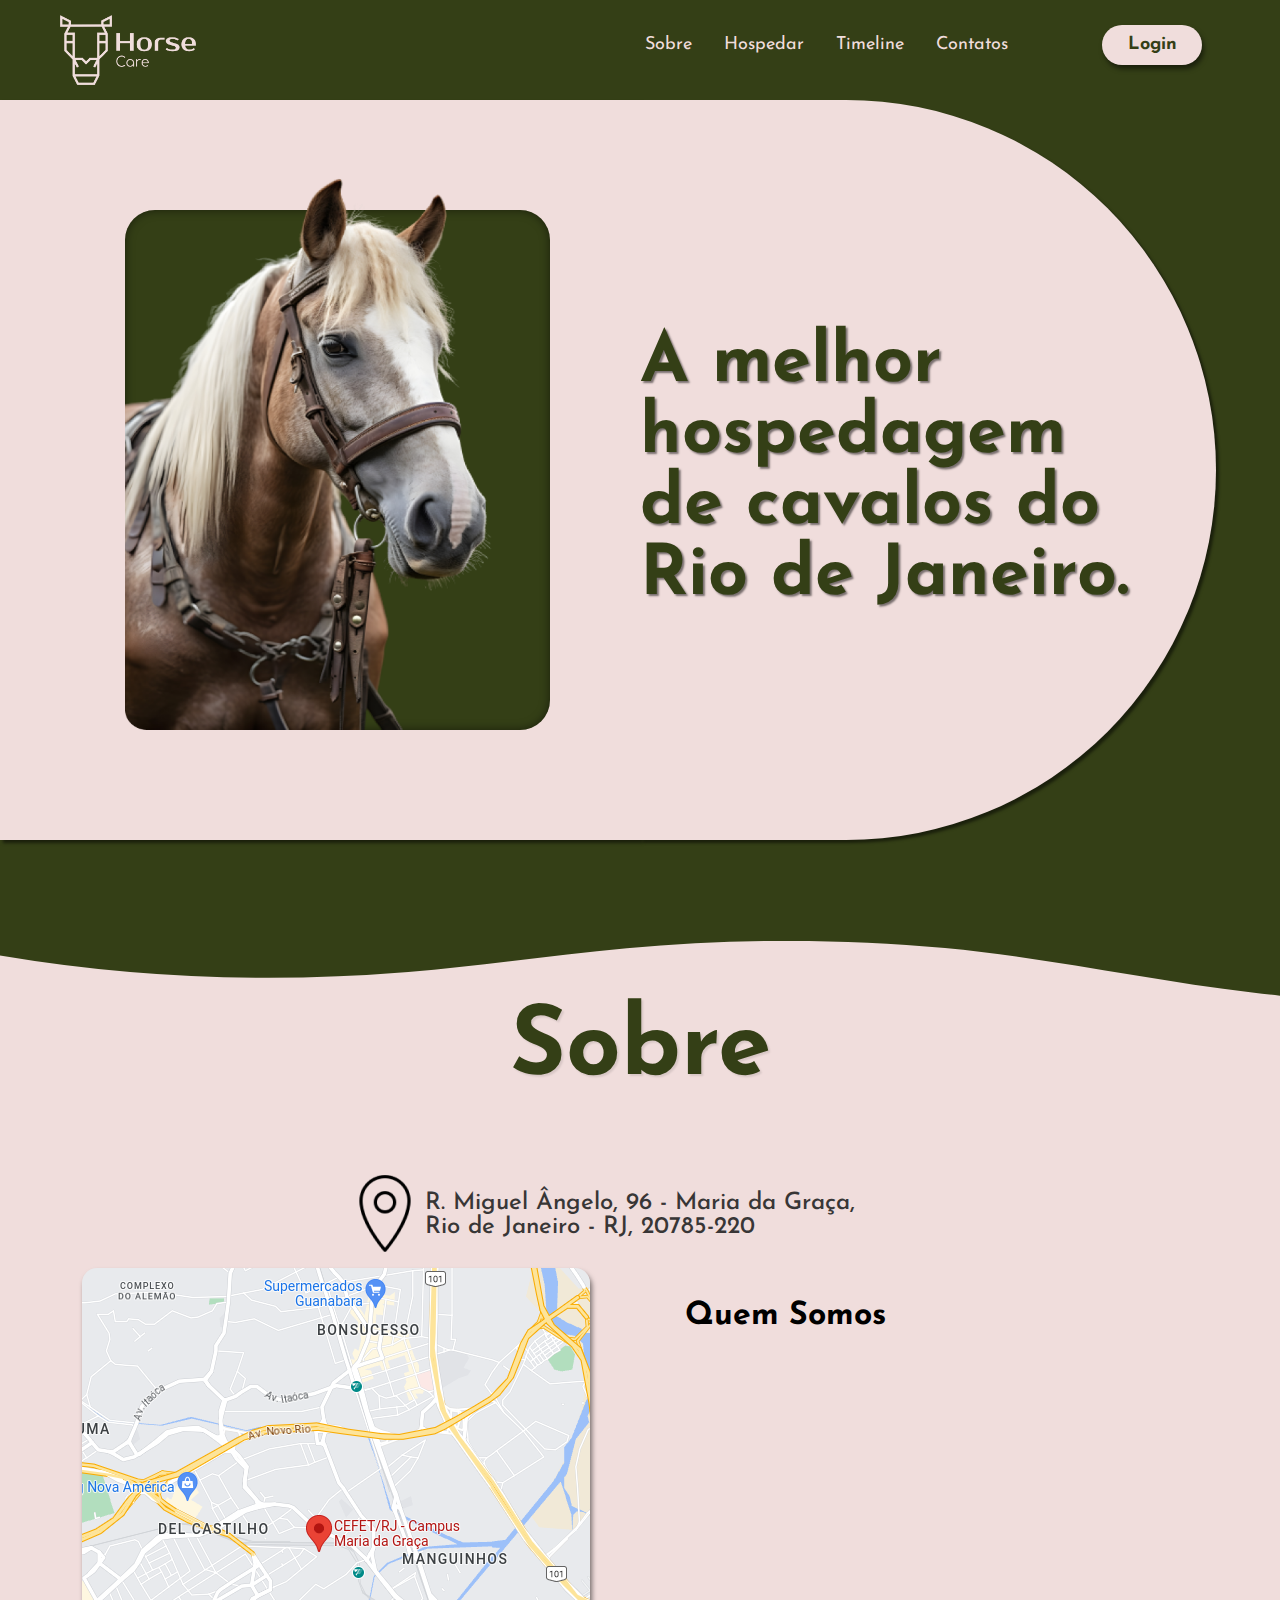
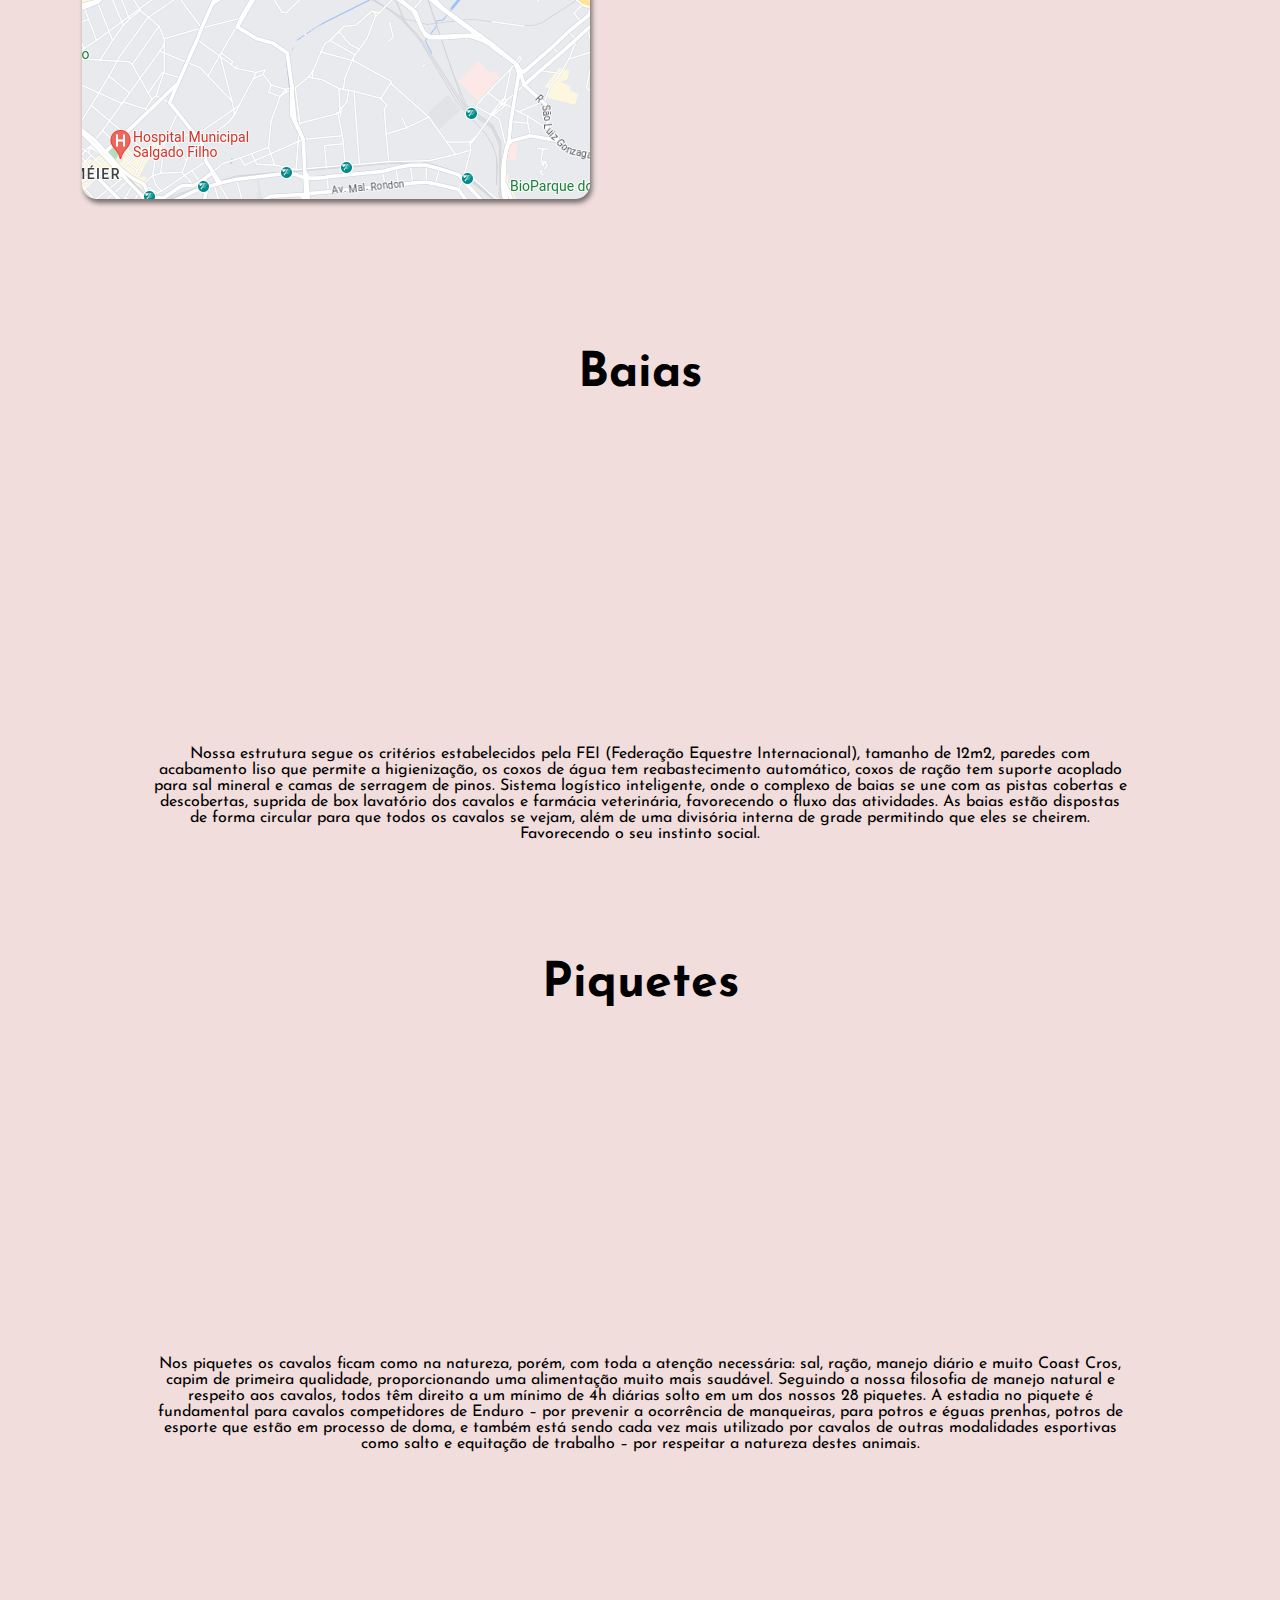
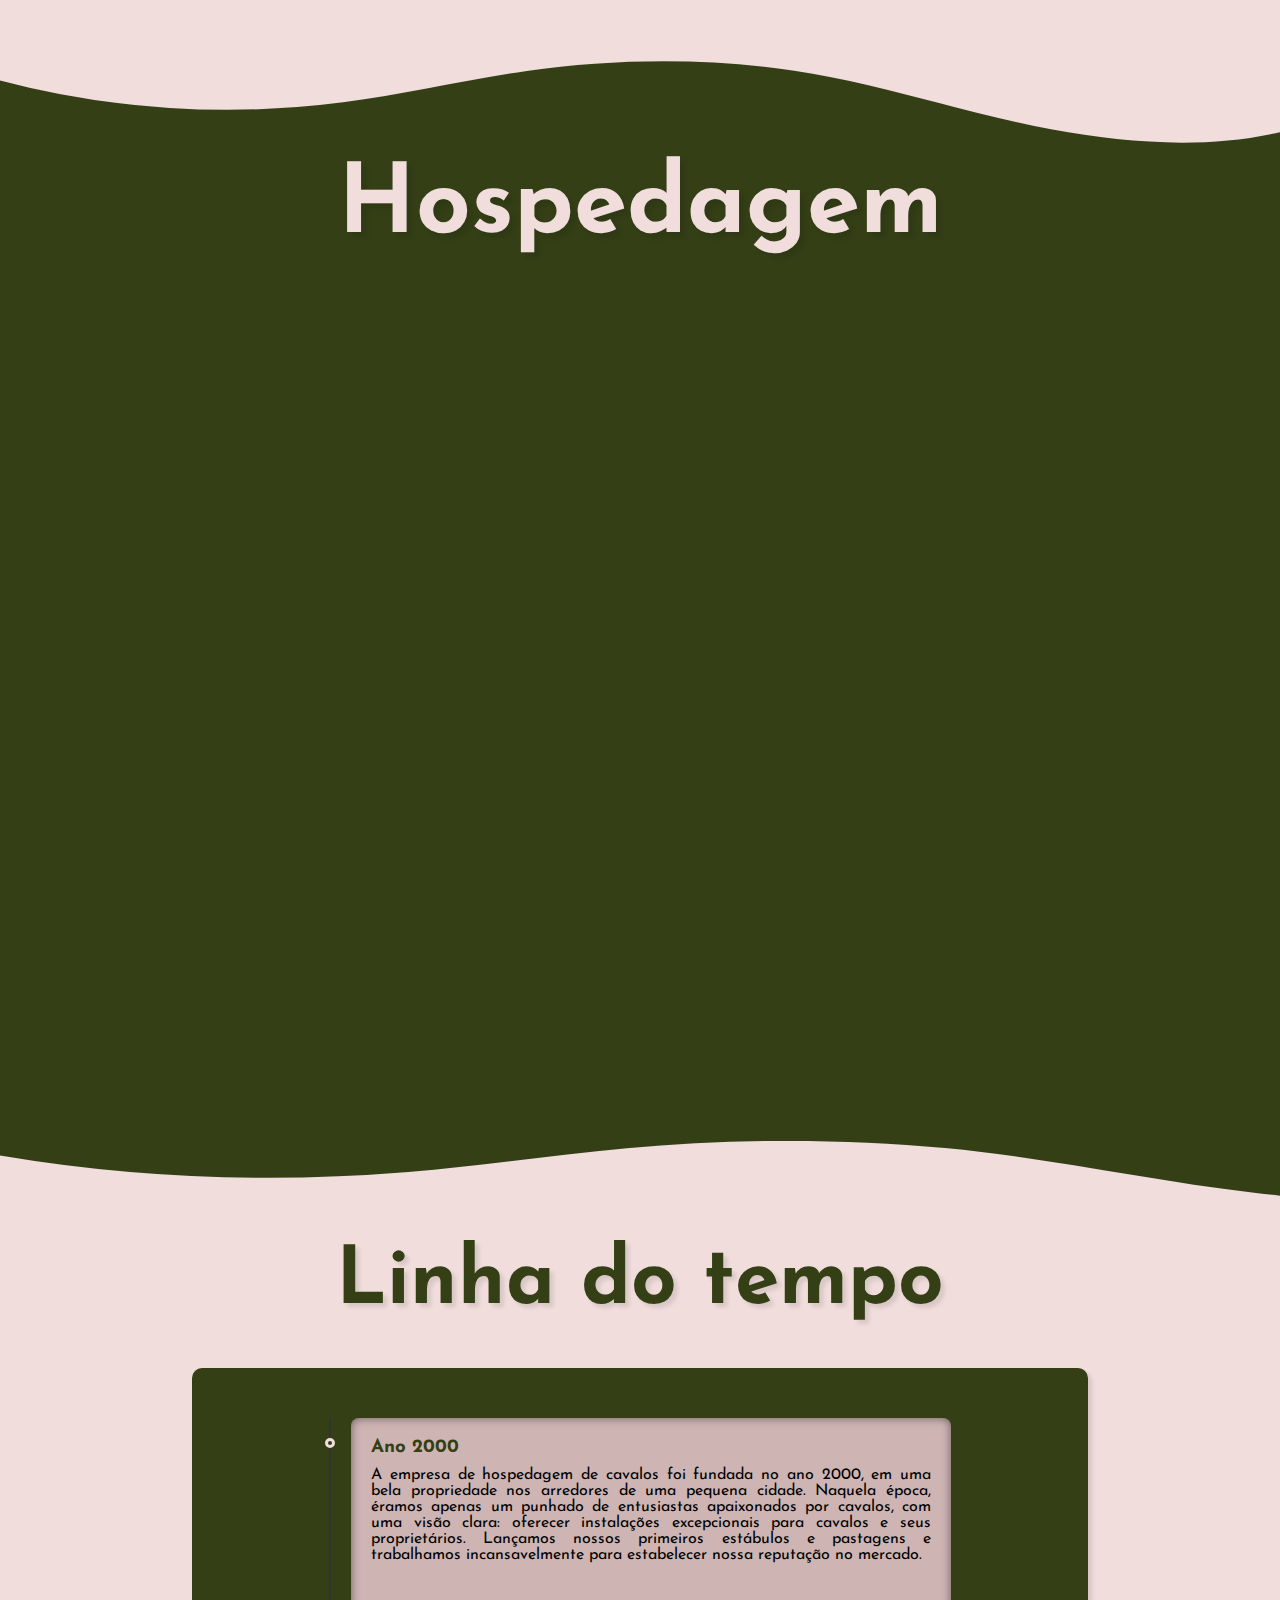
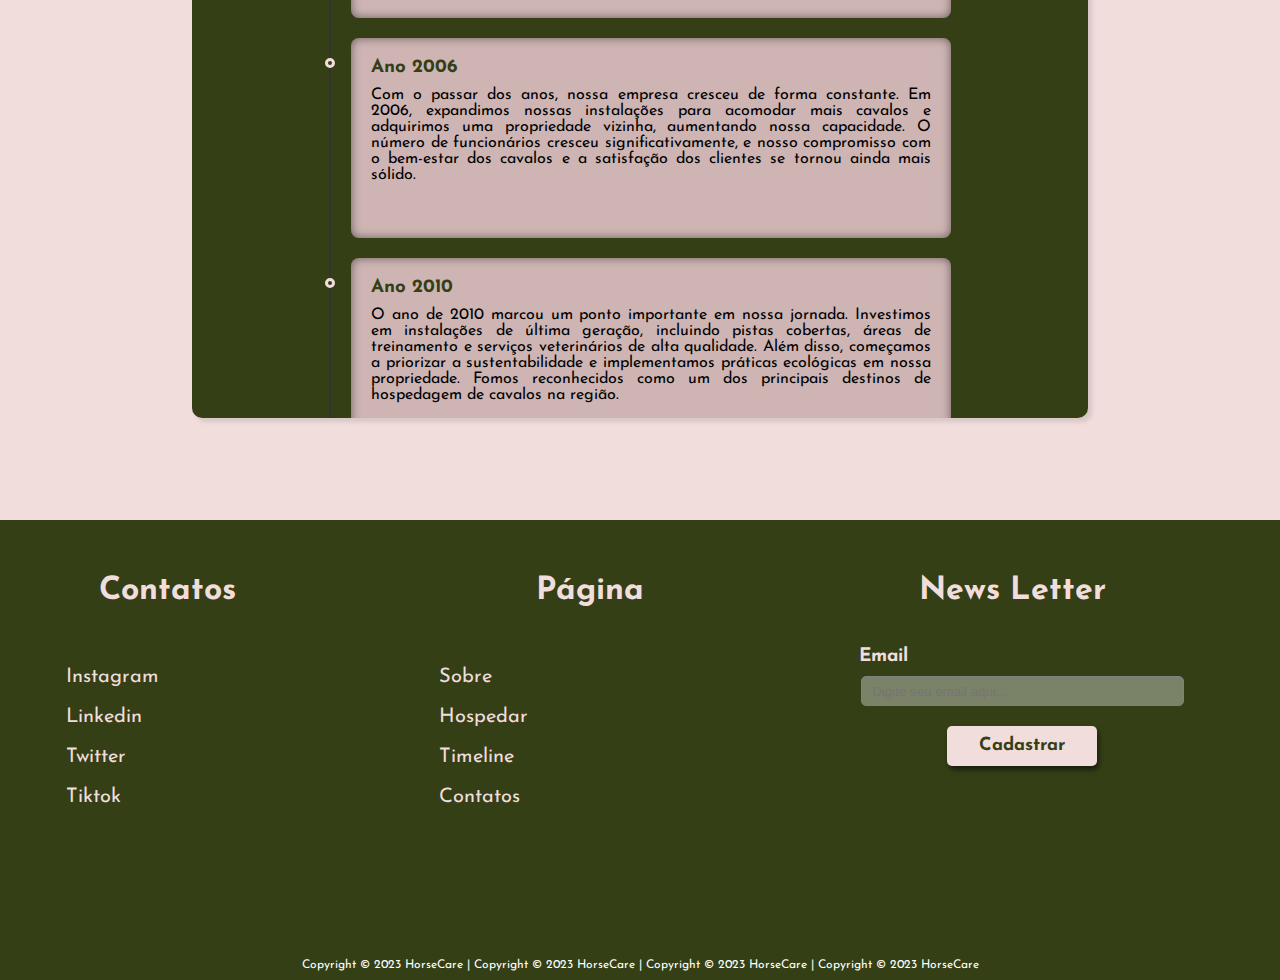
==== commit 0e3a2b9d: "feat: consertando integração com bd" ====
--- a/index.html
+++ b/index.html
@@ -7,6 +7,7 @@
     <link rel="stylesheet" href="style.css">
     <link rel="icon" href="Imagens/Logos/LOGO-CUT-WHITE.png">
     <link href="https://fonts.googleapis.com/icon?family=Material+Icons"rel="stylesheet">
+    <script src="https://kit.fontawesome.com/5f5ea0b0a8.js" crossorigin="anonymous"></script>
     <script defer src="script.js"></script>
 <body>
     <div class="header" id="header">
@@ -20,7 +21,7 @@
             <a href="#footer"><h2 class="link third">Contatos</h2></a>
         </div>
         <div class="login-button">
-            <button>Login</button>
+            <a href="login-page/index.php"><button>Login</button></a>
         </div>
     </div>
     <div id="landing" class="landing-page">
@@ -58,7 +59,8 @@
             <div class="direita">
                 <img src="Imagens/Icons/Secondary-color/bird-l.png" class="bird-l-1 invi" srcset="">
                 <img src="Imagens/Icons/Secondary-color/bird-l.png" class="bird-l-2 invi" srcset="">
-                <p class="topico invi">Aqui na HorseCare, os cavalos pernoitam nas baias e de dia vão para os piquetes num sistema de manejo que busca cuidar tanto da saúde física quanto mental dos cavalos. Também temos hospedagem de férias para cavalos de esporte, com opção de treinamento de horsemanship durante a estadia.</p>
+                <h1>Quem Somos  </h1>
+                <p class="topico invi">Somos uma empresa de hospedagem de cavalos que surgiu da paixão por esses animais. Iniciamos em uma pequena fazenda e, ao percebermos a necessidade de um local seguro e aconchegante para cavalos, decidimos criar um espaço dedicado a eles. Com o tempo, expandimos nossas instalações e serviços, tornando-nos uma referência para proprietários de cavalos. Nossa equipe altamente qualificada trabalha incansavelmente para garantir o bem-estar de cada cavalo, priorizando o conforto e a felicidade dos animais. Nosso compromisso é proporcionar uma experiência única de hospedagem, onde cada cavalo é tratado com carinho e faz parte da nossa família.</p>
                 
             </div>
         </div>
@@ -105,7 +107,7 @@
                     <li>Antedimento veterinário quinzenal</li>
                     <li>Escovação e higiene diária</li>
                 </p>
-                <a class="platinum"><h4 class="saiba-mais">Clique para saber mais...</h4></a>
+                <a href="buy-page/platinum/index.html"><h4 class="saiba-mais">Clique para saber mais...</h4></a>
                 </div>
             </div>
                 <div class="card invi">
@@ -121,7 +123,7 @@
                         <li>Escovação e higiene diária</li>
                         <li>Desconto em cursos equestres</li>
                     </p>
-                    <a href=""><h4 class="saiba-mais">Clique para saber mais...</h4></a>
+                    <a href="buy-page/diamond/index.html"><h4 class="saiba-mais">Clique para saber mais...</h4></a>
                     </div>
                 </div>    
             <div class="card invi">
@@ -136,7 +138,7 @@
                     <li>Antedimento veterinário mensal</li>
                     <li>Escovação e higiene a cada 3 dias</li>
                 </p>
-                <a href=""><h4 class="saiba-mais">Clique para saber mais...</h4></a>
+                <a href="buy-page/golden/index.html"><h4 class="saiba-mais">Clique para saber mais...</h4></a>
                 </div>
             </div>           
         </div>
@@ -186,27 +188,35 @@
             </div>
         </body>
     </div>
-    <div class="wave-secondary">
-        <svg data-name="Layer 1" xmlns="http://www.w3.org/2000/svg" viewBox="0 0 1200 120" preserveAspectRatio="none">
-            <path d="M321.39,56.44c58-10.79,114.16-30.13,172-41.86,82.39-16.72,168.19-17.73,250.45-.39C823.78,31,906.67,72,985.66,92.83c70.05,18.48,146.53,26.09,214.34,3V0H0V27.35A600.21,600.21,0,0,0,321.39,56.44Z" class="shape-fill"></path>
-        </svg>
-    </div>
+    <!-- <div class="wave-secondary">
+        <svg data-name="Layer 1" xmlns="http://www.w3.org/2000/svg" viewBox="0 0 1200 120" preserveAspectRatio="none">
+            <path d="M321.39,56.44c58-10.79,114.16-30.13,172-41.86,82.39-16.72,168.19-17.73,250.45-.39C823.78,31,906.67,72,985.66,92.83c70.05,18.48,146.53,26.09,214.34,3V0H0V27.35A600.21,600.21,0,0,0,321.39,56.44Z" class="shape-fill"></path>
+        </svg>
+    </div> -->
     <div id="footer" class="footer">
         <div class="informacoes links">
             <h1>Contatos</h1>
-            <li><a href="https://www.instagram.com/tnszpj/?hl=pt-br">Instagram</a></li>
-            <li><a href="https://www.linkedin.com/in/jtentis/">Linkedin</a></li>
-            <li><a href="">Twitter</a></li>
+            <a href="https://www.instagram.com/tnszpj/?hl=pt-br"><i class="fa-brands fa-instagram"></i> Instagram</a>
+            <a href="https://www.linkedin.com/in/jtentis/"><i class="fa-brands fa-linkedin"></i> Linkedin</a>
+            <a href="#"><i class="fa-brands fa-twitter"></i> Twitter</a>
+            <a href="#"><i class="fa-brands fa-tiktok"></i> Tiktok</a>
+        </div>
+        <div class="informacoes nav">
+            <h1>Página</h1>
+            <a href="#Sobre">Sobre</a>
+            <a href="#main-2">Hospedar</a>
+            <a href="#main-3">Timeline</a>
+            <a href="#">Contatos</a>
         </div>
         <div class="informacoes email">
-            <h1>Fale Conosco</h1>
+            <h1>News Letter</h1>
             <h3>Email</h3>
             <input type="email" class="email" id="" placeholder="Digite seu email aqui...">
-            <h3>Mensagem</h3>
-            <input type="text" class="texto" id="" placeholder="Digite sua mensagem aqui...">
-        </div>
-    </div>
-    <div class="copyright">Copyright &copy 2023 HorseCare</div>
+            <a href="#"><button>Cadastrar</button></a>
+            
+        </div>
+    </div>
+    <div class="copyright">Copyright &copy 2023 HorseCare | Copyright &copy 2023 HorseCare | Copyright &copy 2023 HorseCare | Copyright &copy 2023 HorseCare</div>
     <a href="#" class="para-o-topo">
 		<span class="material-icons">arrow_upward</span>
 	</a>
--- a/style.css
+++ b/style.css
@@ -147,6 +147,10 @@
     position: relative;
 }
 
+button a{
+    color: var(--primary);
+}
+
 h2{
     padding-top: 20px;
     margin: 16px;
@@ -210,11 +214,7 @@
 
 button:hover{
     background-color: #2b301c;
-    color: white;
-}
-
-button:active{
-    background-color: #15180e;
+    color: var(--secondary);
 }
 
 .landing-page{
@@ -250,6 +250,10 @@
     box-shadow: 3px 3px 3px rgba(0, 0, 0, 0.5);
 }
 
+.texto-principal p{
+    padding-right: 10px;
+}
+
 .meio-animacao .imagem{
     width: 50%;
     height: 740px;
@@ -386,19 +390,24 @@
     display: column;
     justify-content: center;
     align-items: center;
+    padding-right: 350px;
 }
 
 .direita .topico{
     width: 100%;
-    padding-right: 260px;
-    margin-top: 220px;
+    margin-top: 30px;
     /* margin-left: 80px; */
     color: var(--textColor);
     font-family: Josefin Sans;
     font-size: 24px;
-    font-style: normal;
     font-weight: 500;
     line-height: normal; 
+    text-align: justify;
+}
+
+.direita h1{
+    text-align: center;
+    margin-top: 75px;
 }
 
 .direita .bird-l-1{
@@ -448,7 +457,7 @@
     width: 100%;
     height: 400px;
     display: flex;
-    justify-content: space-between;
+    justify-content: space-around;
     align-items: center;
     margin-top: 50px;
     padding-right: 350px;
@@ -491,7 +500,7 @@
     width: 100%;
     height: 400px;
     display: flex;
-    justify-content: space-between;
+    justify-content: space-around;
     align-items: center;
     margin-top: 50px;
     padding-right: 350px;
@@ -545,6 +554,8 @@
     flex-direction: column;
     justify-content: center;
     align-items: center;
+    /* padding-left: 80px;
+    padding-right: 80px; */
 }
 
 .cards-align{
@@ -553,6 +564,7 @@
     display: flex;
     flex-direction: row;
     justify-content: space-around;
+    gap: 25px;
 }
 
 .card{
@@ -570,24 +582,25 @@
     perspective: 1000px;
     box-shadow: 0 0 0 5px var(--secondary);
     transition: all 0.6s cubic-bezier(0.175, 0.885, 0.32, 1.275);
+    gap: 30px;
 }
 
 .card:nth-child(1){
     transition-delay: 200ms;
     background-image: url(Imagens/Cards/cavalo-card-platinum.jpg);
-    background-size: 130%;
+    background-size: 150%;
 }
 
 .card:nth-child(2){
     transition-delay: 400ms;
     background-image: url(Imagens/Cards/cavalo-card-diamond.jpg);
-    background-size: 115%;
+    background-size: 155%;
 }
 
 .card:nth-child(3){
     transition-delay: 600ms;
     background-image: url(Imagens/Cards/cavalo-card-golden.jpg);
-    background-size: 115%;
+    background-size: 155%;
 }
   
 .card svg{
@@ -689,7 +702,7 @@
 
 .main-3{
     width: 100%;
-    height: 920px;
+    height: 980px;
     background-color: var(--secondary);
     display: flex;
     flex-direction: column;
@@ -774,7 +787,7 @@
 
 .footer{
     width: 100%;
-    height: 500px;
+    height: 400px;
     background-color: var(--primary);
     display: flex;
     flex-direction: row;
@@ -783,53 +796,68 @@
 }
 
 .informacoes{
-    width: 50%;
+    width: 33%;
     height: 100%;
     display: flex;
     align-items: center;
     justify-content: flex-start;
     flex-direction: column;
     padding-right: 100px;
-    padding-left: 100px;
     margin-bottom: 50px;
+    margin-top: 160px;
     color: var(--secondary);
 }
 
-.informacoes.links li{
+.informacoes a{
     margin: 10px;
     align-self: flex-start;
     font-size: 20px;
 }
 
-.informacoes.links h1{
-    margin-bottom: 30px;
-    margin-top: 150px;
+.informacoes.links a{
+    padding-left: 50px;
+}
+
+.informacoes h1{
+    margin-bottom: 50px;
     color: var(--secondary);
 }
 
 .informacoes.email h1{
     margin-bottom: 30px;
-    margin-top: 150px;
-}
-
-.informacoes.email input{
+}
+
+.informacoes.email .email{
     margin: 10px;
     align-self: flex-start;
     width: 100%;
     height: 90px;
 }
 
-.informacoes.email .texto{
-    height: 120px;
+.informacoes.email a{   
+    width: 100%;
+    display: flex;
+    justify-content: center;
+}
+
+.informacoes.email button{
+    width: 150px;
+    height: 40px;
+    background-color: var(--secondary);
+    font-family: 'Josefin Sans';
+    font-weight: bold;
+    font-size: 18px; 
+    color: var(--primary);
+    border: none;
     border-radius: 5px;
-    border-width: 2px;
-    border: solid 1px gray;
-    outline: none;
-    padding: 10px;
-    background-color: rgba(255, 255, 255, 0.349);
-    color: white;
-    word-wrap: break-word;
-    word-break: break-all;
+    cursor: pointer;
+    transition: 0.3s;
+    box-shadow: 2px 4px 5px rgba(0, 0, 0, 0.5);
+}
+
+.informacoes.email button:hover{
+    background-color: #2b301c;
+    color: var(--secondary);
 }
 
 .informacoes.email .email{
@@ -848,11 +876,6 @@
     background-color: rgba(255, 255, 255, 0.144);
 }
 
-.informacoes.email .texto:focus{
-    border: solid 1px black;
-    background-color: rgba(255, 255, 255, 0.144);
-}
-
 .informacoes.email h3{
     align-self: flex-start;
     margin-left: 8px;
@@ -861,13 +884,64 @@
 
 .copyright{
     width: 100%;
-    height: 30px;
+    height: 60px;
+    padding-top: 30px;
     display: flex;
     align-items: center;
     justify-content: center;
     background-color: var(--primary);
     color: white;
-}
-
-
-
+    font-size: 12px;
+}
+
+@media screen and (max-width: 1900px){
+    .texto-principal p{
+        font-size: 70px;
+        padding-right: 10%;
+    }
+
+    .direita .topico{
+        width: 150%;
+    }
+
+    .main-2{
+        padding-left: none;
+        padding-right: none;
+    }
+
+    .texto-baias, .texto-piquetes{
+        padding-right: 250px;
+        padding-left: 250px;
+    }
+
+    .cards-align{
+        width: 80%;
+        height: 80%;
+    }
+}
+
+@media screen and (max-width: 1410px){
+    .direita .topico{
+        width: 200%;
+    }
+
+    .maps {
+        margin-right: 50px;
+    }
+
+    .texto-baias, .texto-piquetes{
+        padding-right: 150px;
+        padding-left: 150px;
+    }
+}
+
+@media screen and (max-width: 1227px){
+    .direita .topico{
+        width: 200%;
+    }
+
+    .texto-baias, .texto-piquetes{
+        padding-right: 100px;
+        padding-left: 100px;
+    }
+}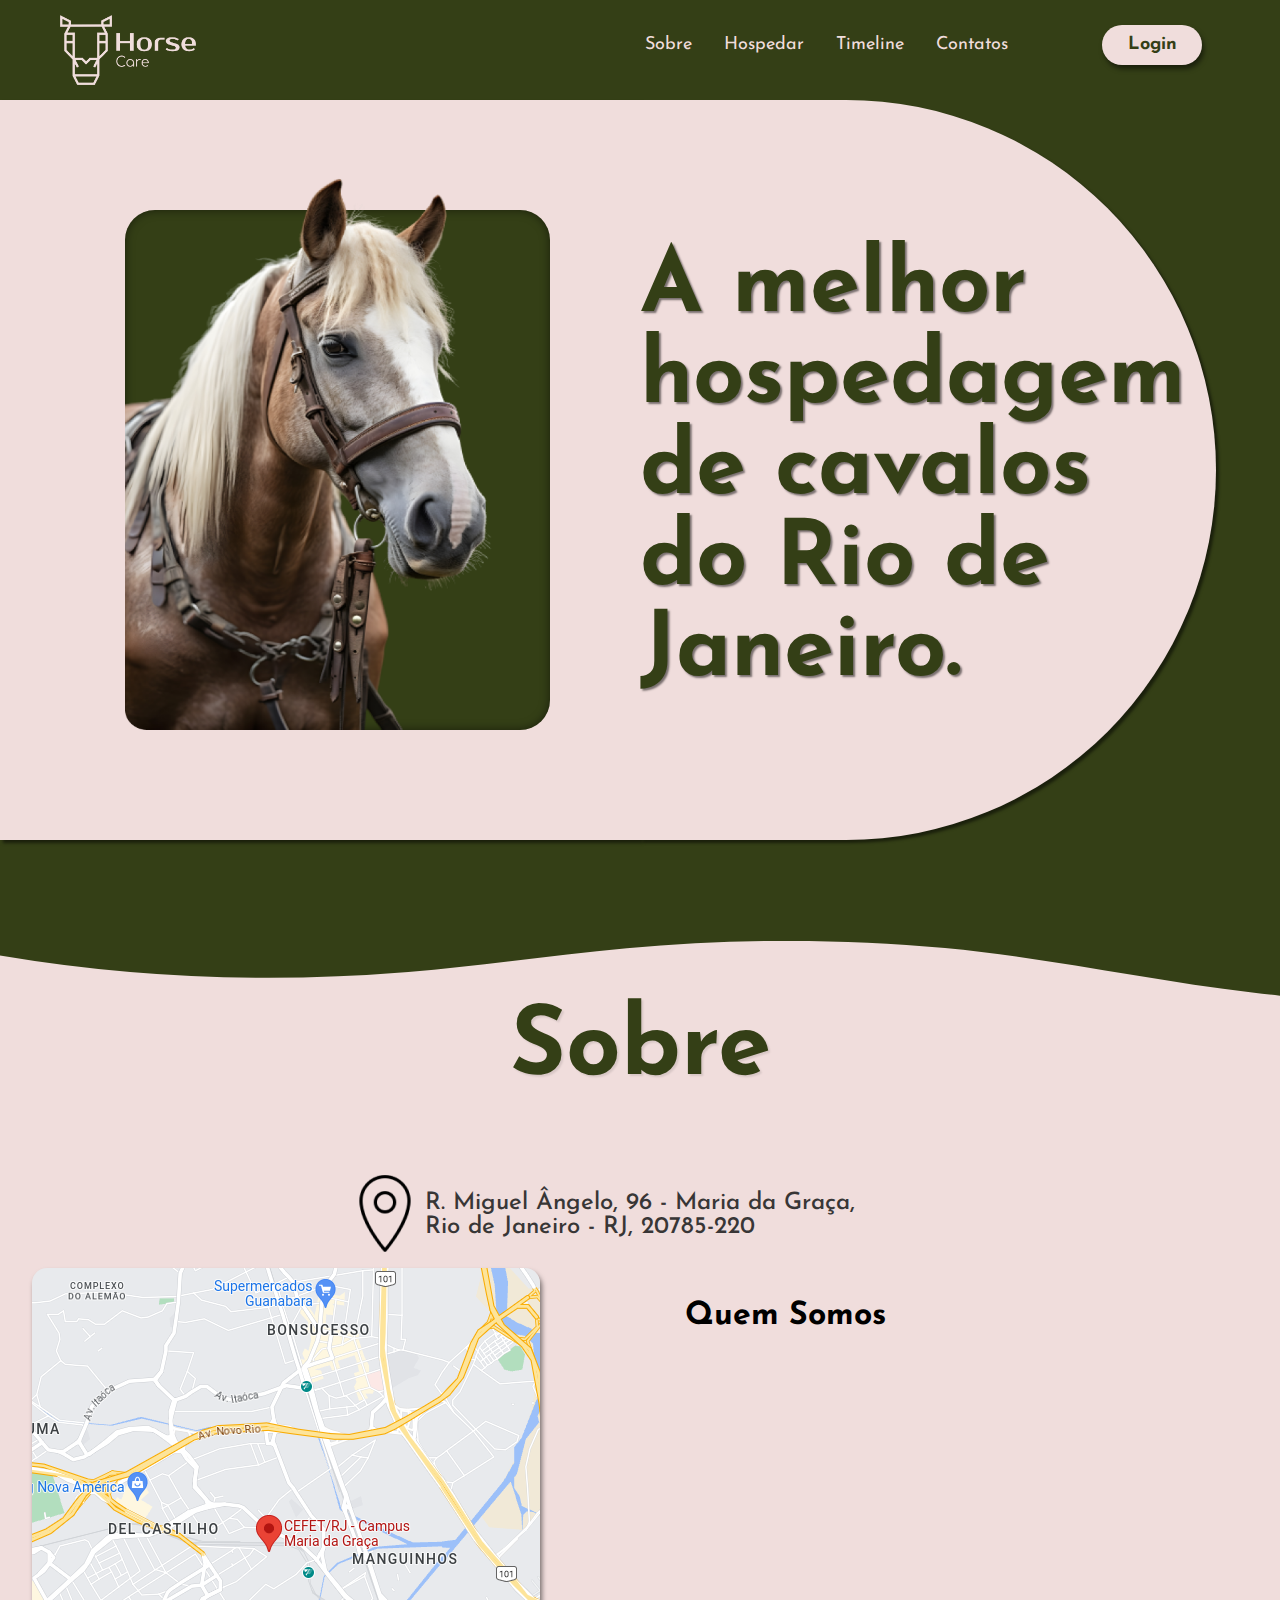
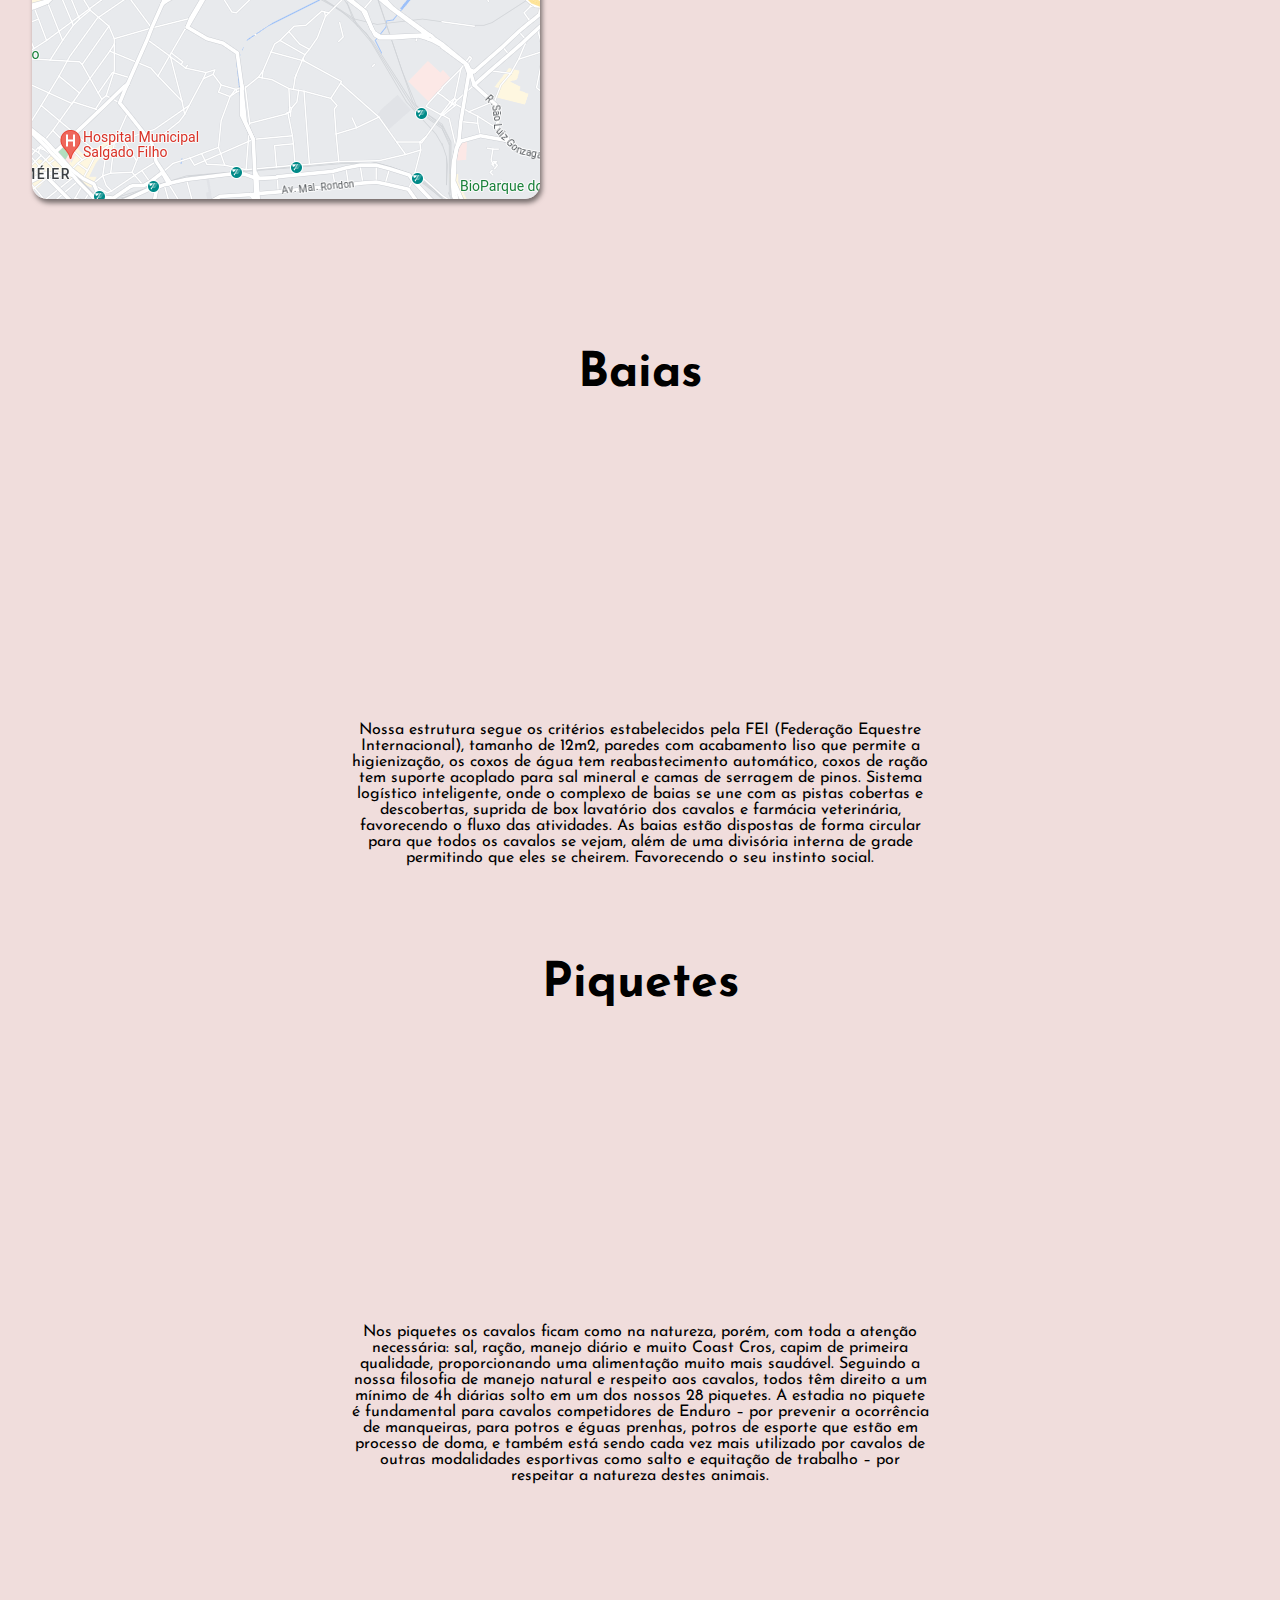
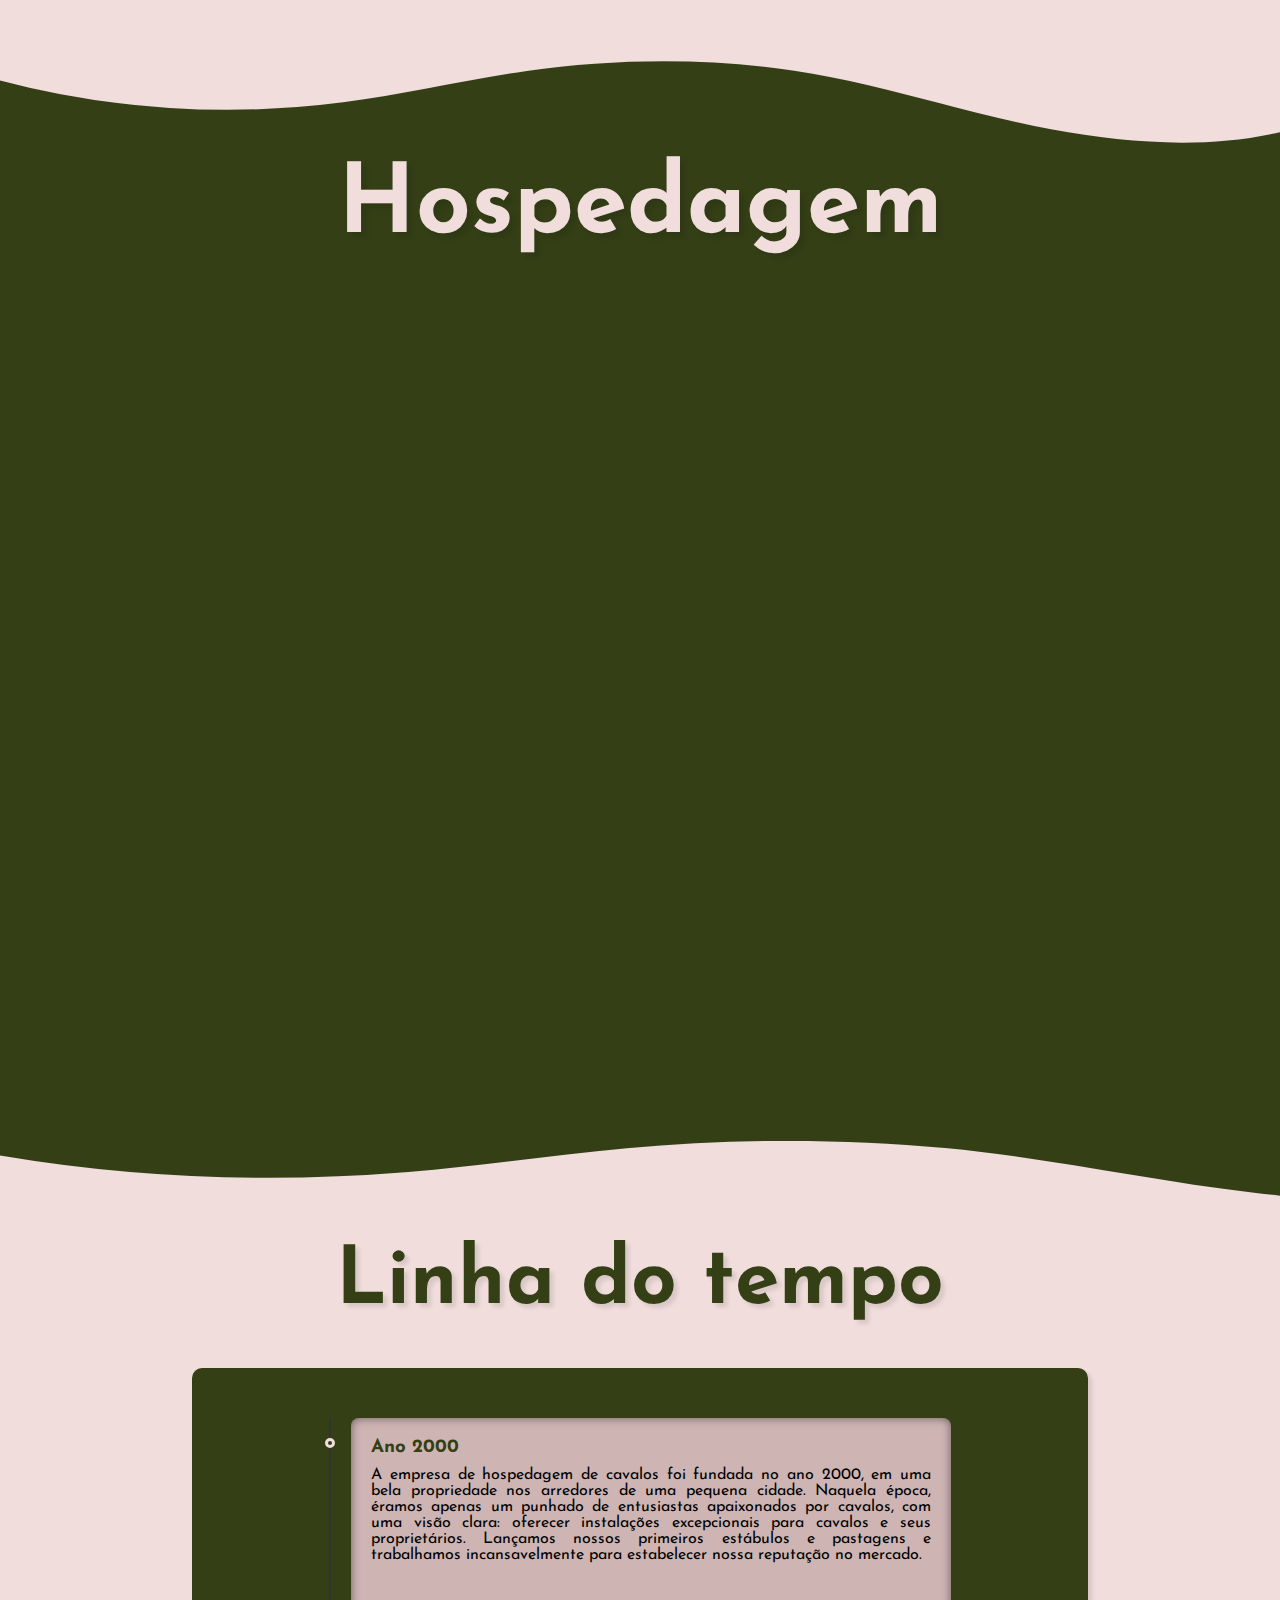
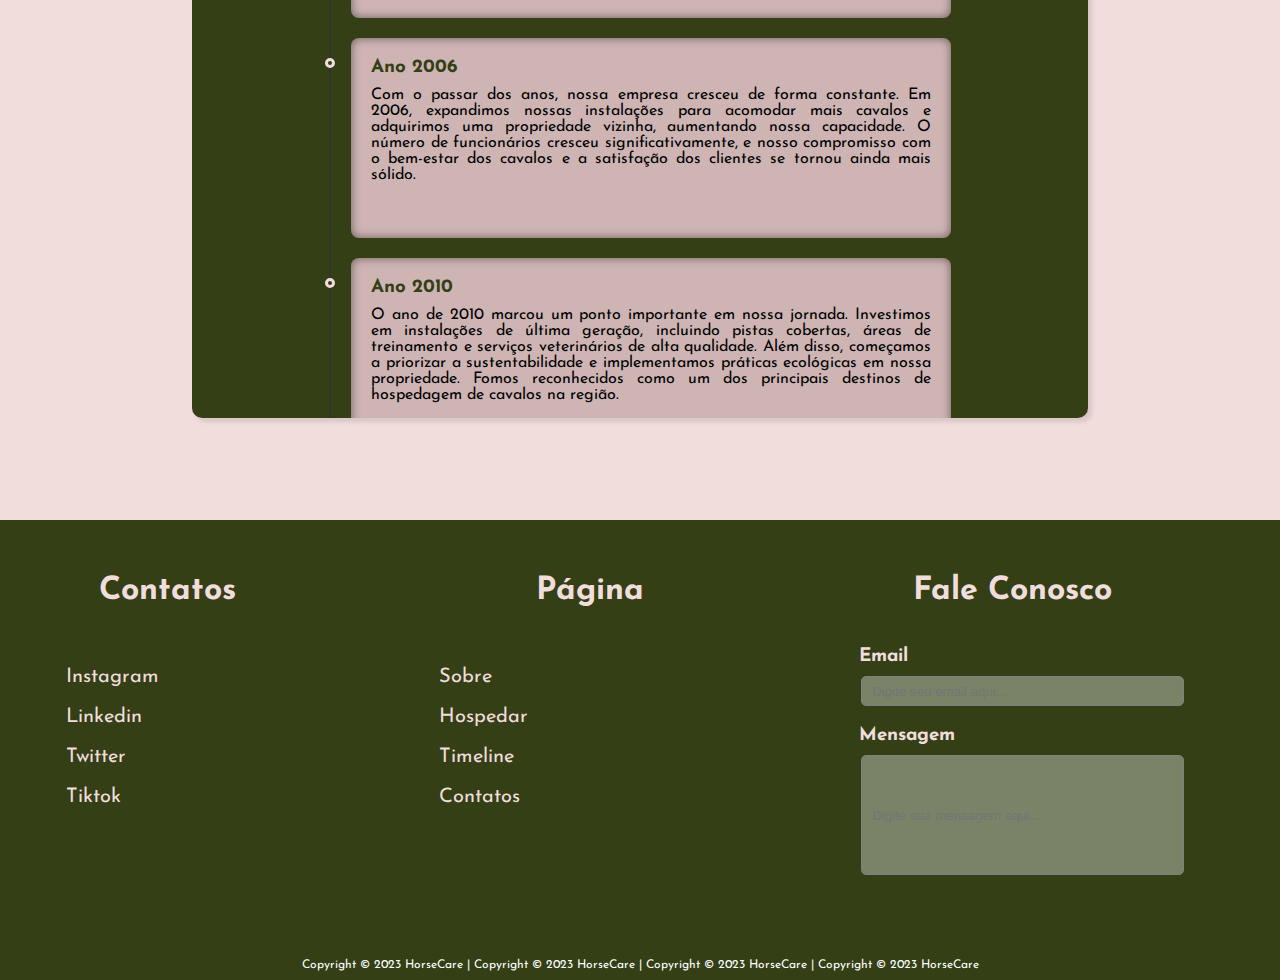
==== commit 31ae6032: "feat: criando login com modal" ====
--- a/index.html
+++ b/index.html
@@ -10,215 +10,269 @@
     <script src="https://kit.fontawesome.com/5f5ea0b0a8.js" crossorigin="anonymous"></script>
     <script defer src="script.js"></script>
 <body>
-    <div class="header" id="header">
-        <div class="brand-logo">
-            <a href="#header"><img src="Imagens/Logos/LOGO.png" class="logo" srcset=""></a>
-        </div>
-        <div class="navibar">
-            <a href="#Sobre"><h2 class="link first">Sobre</h2></a>
-            <a href="#main-2"><h2 class="link second">Hospedar</h2></a>
-            <a href="#main-3"><h2 class="link fourth">Timeline</h2></a>
-            <a href="#footer"><h2 class="link third">Contatos</h2></a>
-        </div>
-        <div class="login-button">
-            <a href="login-page/index.php"><button>Login</button></a>
-        </div>
-    </div>
-    <div id="landing" class="landing-page">
-        <div class="meio-animacao invi">
-            <div class="imagem">
-                <img src="Imagens/Icons/Secondary-color/bird-r.png" class="bird-r invi" srcset="">
-                <img src="Imagens/Icons/Secondary-color/bird-r.png" class="bird-rr invi" srcset="">
-                <div class="container"><img src="Imagens/CAVALO.png" class="cavalo" srcset=""></div>
-            </div>
-            <div class="texto-principal">
-                <p class="">A melhor hospedagem de cavalos do Rio de Janeiro.</p>
-        </div>
-        </div>
-    </div>
-    <div class="wave-primary">
-        <svg data-name="Layer 1" xmlns="http://www.w3.org/2000/svg" viewBox="0 0 1200 120" preserveAspectRatio="none">
-            <path d="M321.39,56.44c58-10.79,114.16-30.13,172-41.86,82.39-16.72,168.19-17.73,250.45-.39C823.78,31,906.67,72,985.66,92.83c70.05,18.48,146.53,26.09,214.34,3V0H0V27.35A600.21,600.21,0,0,0,321.39,56.44Z" class="shape-fill"></path>
-        </svg>
-    </div>
-    <div id="main-1" class="main-1">
-        <div class="titulo-centro"><h1 id="Sobre">Sobre</h1></div>
-        <div class="textos">
-            <div class="texto-esquerda">
-                <img src="Imagens/location.png" class="location" srcset="">
-                <p class="adress" >R. Miguel Ângelo, 96 - Maria da Graça, Rio de Janeiro - RJ, 20785-220</p>
-            </div>
-            <div class="texto-direita"></div>
-        </div>    
-        <div class="conteudo">
-            <div class="esquerda">
-                <a href="https://www.google.com/maps/place/CEFET%2FRJ+-+Campus+Maria+da+Gra%C3%A7a/@-22.8822602,-43.2588946,15z/data=!4m2!3m1!1s0x0:0x5ef9188757a56706?sa=X&ved=2ahUKEwjQ2tv58p6BAxW9O7kGHWaGBJkQ_BJ6BAhdEAA&ved=2ahUKEwjQ2tv58p6BAxW9O7kGHWaGBJkQ_BJ6BAhmEAg" target="_blank">
-                    <img src="Imagens/Maps.png" class="maps" srcset="">
-                </a>
-            </div>
-            <div class="direita">
-                <img src="Imagens/Icons/Secondary-color/bird-l.png" class="bird-l-1 invi" srcset="">
-                <img src="Imagens/Icons/Secondary-color/bird-l.png" class="bird-l-2 invi" srcset="">
-                <h1>Quem Somos  </h1>
-                <p class="topico invi">Somos uma empresa de hospedagem de cavalos que surgiu da paixão por esses animais. Iniciamos em uma pequena fazenda e, ao percebermos a necessidade de um local seguro e aconchegante para cavalos, decidimos criar um espaço dedicado a eles. Com o tempo, expandimos nossas instalações e serviços, tornando-nos uma referência para proprietários de cavalos. Nossa equipe altamente qualificada trabalha incansavelmente para garantir o bem-estar de cada cavalo, priorizando o conforto e a felicidade dos animais. Nosso compromisso é proporcionar uma experiência única de hospedagem, onde cada cavalo é tratado com carinho e faz parte da nossa família.</p>
-                
-            </div>
-        </div>
-    </div>
-    <div class="main-baias">
-        <div class="titulo-baias"><h1>Baias</h1></div>
-        <div class="imagens-baias invi">
-            <img src="Imagens/Baias_Piquetes/IMAGEM BAIA 1.png" class="photo" srcset="">
-            <img src="Imagens/Baias_Piquetes/IMAGEM BAIA 2.png" class="photo" srcset="">
-            <img src="Imagens/Baias_Piquetes/IMAGEM BAIA 3.png" class="photo" srcset="">
-        </div>
-        <div class="texto-baias">
-            <p>Nossa estrutura segue os critérios estabelecidos pela FEI (Federação Equestre Internacional), tamanho de 12m2, paredes com acabamento liso que permite a higienização, os coxos de água tem reabastecimento automático, coxos de ração tem suporte acoplado para sal mineral e camas de serragem de pinos. Sistema logístico inteligente, onde o complexo de baias se une com as pistas cobertas e descobertas, suprida de box lavatório dos cavalos e farmácia veterinária, favorecendo o fluxo das atividades. As baias estão dispostas de forma circular para que todos os cavalos se vejam, além de uma divisória interna de grade permitindo que eles se cheirem. Favorecendo o seu instinto social.</p>
-        </div>
-    </div>
-    <div class="main-piquetes">
-        <div class="titulo-piquetes"><h1>Piquetes</h1></div>
-        <div class="imagens-piquetes invi">
-            <img src="Imagens/Baias_Piquetes/IMAGEM PIQUETES 1.png" class="photo" srcset="">
-            <img src="Imagens/Baias_Piquetes/IMAGEM PIQUETES 2.png" class="photo" srcset="">
-            <img src="Imagens/Baias_Piquetes/IMAGEM PIQUETES 3.png" class="photo" srcset="">
-        </div>
-        <div class="texto-piquetes">
-            <p>Nos piquetes os cavalos ficam como na natureza, porém, com toda a atenção necessária: sal, ração, manejo diário e muito Coast Cros, capim de primeira qualidade, proporcionando uma alimentação muito mais saudável. Seguindo a nossa filosofia de manejo natural e respeito aos cavalos, todos têm direito a um mínimo de 4h diárias solto em um dos nossos 28 piquetes. A estadia no piquete é fundamental para cavalos competidores de Enduro – por prevenir a ocorrência de manqueiras, para potros e éguas prenhas, potros de esporte que estão em processo de doma, e também está sendo cada vez mais utilizado por cavalos de outras modalidades esportivas como salto e equitação de trabalho – por respeitar a natureza destes animais. </p>
-        </div>
-    </div>
-    <div class="wave-secondary">
-        <svg data-name="Layer 1" xmlns="http://www.w3.org/2000/svg" viewBox="0 0 1200 120" preserveAspectRatio="none">
-            <path d="M321.39,56.44c58-10.79,114.16-30.13,172-41.86,82.39-16.72,168.19-17.73,250.45-.39C823.78,31,906.67,72,985.66,92.83c70.05,18.48,146.53,26.09,214.34,3V0H0V27.35A600.21,600.21,0,0,0,321.39,56.44Z" class="shape-fill"></path>
-        </svg>
-    </div>
-    <div id="main-2" class="main-2">
-        <div class="titulo-cards"><h1>Hospedagem</h1></div>
-        <div class="cards-align">
-            <div class="card invi">
-                <svg xmlns="http://www.w3.org/2000/svg" viewBox="0 0 24 24"><path d="M20 5H4V19L13.2923 9.70649C13.6828 9.31595 14.3159 9.31591 14.7065 9.70641L20 15.0104V5ZM2 3.9934C2 3.44476 2.45531 3 2.9918 3H21.0082C21.556 3 22 3.44495 22 3.9934V20.0066C22 20.5552 21.5447 21 21.0082 21H2.9918C2.44405 21 2 20.5551 2 20.0066V3.9934ZM8 11C6.89543 11 6 10.1046 6 9C6 7.89543 6.89543 7 8 7C9.10457 7 10 7.89543 10 9C10 10.1046 9.10457 11 8 11Z"></path></svg>
-                <div class="card__content">
-                <p class="card__title">Plano Platinum</p>
-                <p class="card__description">
-                    <li>Baias de 14m<sup>2</sup></li>
-                    <li>Capim Cidreira</li>
-                    <li>Banho 2 vezes ao dia</li>
-                    <li>Ferrageamento a cada 20 dias</li>
-                    <li>Antedimento veterinário quinzenal</li>
-                    <li>Escovação e higiene diária</li>
-                </p>
-                <a href="buy-page/platinum/index.html"><h4 class="saiba-mais">Clique para saber mais...</h4></a>
-                </div>
-            </div>
+    <div class="main-container" id="blur">
+        <div class="header" id="header">
+            <div class="brand-logo">
+                <a href="#header"><img src="Imagens/Logos/LOGO.png" class="logo" srcset=""></a>
+            </div>
+            <div class="navibar">
+                <a href="#Sobre"><h2 class="link first">Sobre</h2></a>
+                <a href="#main-2"><h2 class="link second">Hospedar</h2></a>
+                <a href="#main-3"><h2 class="link fourth">Timeline</h2></a>
+                <a href="#footer"><h2 class="link third">Contatos</h2></a>
+            </div>
+            <div class="login-button" id="login-button" onclick="abrirModal()">
+                <button>Login</button>
+            </div>
+        </div>
+        <div id="landing" class="landing-page">
+            <div class="meio-animacao invi">
+                <div class="imagem">
+                    <img src="Imagens/Icons/Secondary-color/bird-r.png" class="bird-r invi" srcset="">
+                    <img src="Imagens/Icons/Secondary-color/bird-r.png" class="bird-rr invi" srcset="">
+                    <div class="container"><img src="Imagens/CAVALO.png" class="cavalo" srcset=""></div>
+                </div>
+                <div class="texto-principal">
+                    <p class="">A melhor hospedagem de cavalos do Rio de Janeiro.</p>
+            </div>
+            </div>
+        </div>
+        <div class="wave-primary">
+            <svg data-name="Layer 1" xmlns="http://www.w3.org/2000/svg" viewBox="0 0 1200 120" preserveAspectRatio="none">
+                <path d="M321.39,56.44c58-10.79,114.16-30.13,172-41.86,82.39-16.72,168.19-17.73,250.45-.39C823.78,31,906.67,72,985.66,92.83c70.05,18.48,146.53,26.09,214.34,3V0H0V27.35A600.21,600.21,0,0,0,321.39,56.44Z" class="shape-fill"></path>
+            </svg>
+        </div>
+        <div id="main-1" class="main-1">
+            <div class="titulo-centro"><h1 id="Sobre">Sobre</h1></div>
+            <div class="textos">
+                <div class="texto-esquerda">
+                    <img src="Imagens/location.png" class="location" srcset="">
+                    <p class="adress" >R. Miguel Ângelo, 96 - Maria da Graça, Rio de Janeiro - RJ, 20785-220</p>
+                </div>
+                <div class="texto-direita"></div>
+            </div>    
+            <div class="conteudo">
+                <div class="esquerda">
+                    <a href="https://www.google.com/maps/place/CEFET%2FRJ+-+Campus+Maria+da+Gra%C3%A7a/@-22.8822602,-43.2588946,15z/data=!4m2!3m1!1s0x0:0x5ef9188757a56706?sa=X&ved=2ahUKEwjQ2tv58p6BAxW9O7kGHWaGBJkQ_BJ6BAhdEAA&ved=2ahUKEwjQ2tv58p6BAxW9O7kGHWaGBJkQ_BJ6BAhmEAg" target="_blank">
+                        <img src="Imagens/Maps.png" class="maps" srcset="">
+                    </a>
+                </div>
+                <div class="direita">
+                    <img src="Imagens/Icons/Secondary-color/bird-l.png" class="bird-l-1 invi" srcset="">
+                    <img src="Imagens/Icons/Secondary-color/bird-l.png" class="bird-l-2 invi" srcset="">
+                    <h1>Quem Somos  </h1>
+                    <p class="topico invi">Somos uma empresa de hospedagem de cavalos que surgiu da paixão por esses animais. Iniciamos em uma pequena fazenda e, ao percebermos a necessidade de um local seguro e aconchegante para cavalos, decidimos criar um espaço dedicado a eles. Com o tempo, expandimos nossas instalações e serviços, tornando-nos uma referência para proprietários de cavalos. Nossa equipe altamente qualificada trabalha incansavelmente para garantir o bem-estar de cada cavalo, priorizando o conforto e a felicidade dos animais. Nosso compromisso é proporcionar uma experiência única de hospedagem, onde cada cavalo é tratado com carinho e faz parte da nossa família.</p>
+                    
+                </div>
+            </div>
+        </div>
+        <div class="main-baias">
+            <div class="titulo-baias"><h1>Baias</h1></div>
+            <div class="imagens-baias invi">
+                <img src="Imagens/Baias_Piquetes/IMAGEM BAIA 1.png" class="photo" srcset="">
+                <img src="Imagens/Baias_Piquetes/IMAGEM BAIA 2.png" class="photo" srcset="">
+                <img src="Imagens/Baias_Piquetes/IMAGEM BAIA 3.png" class="photo" srcset="">
+            </div>
+            <div class="texto-baias">
+                <p>Nossa estrutura segue os critérios estabelecidos pela FEI (Federação Equestre Internacional), tamanho de 12m2, paredes com acabamento liso que permite a higienização, os coxos de água tem reabastecimento automático, coxos de ração tem suporte acoplado para sal mineral e camas de serragem de pinos. Sistema logístico inteligente, onde o complexo de baias se une com as pistas cobertas e descobertas, suprida de box lavatório dos cavalos e farmácia veterinária, favorecendo o fluxo das atividades. As baias estão dispostas de forma circular para que todos os cavalos se vejam, além de uma divisória interna de grade permitindo que eles se cheirem. Favorecendo o seu instinto social.</p>
+            </div>
+        </div>
+        <div class="main-piquetes">
+            <div class="titulo-piquetes"><h1>Piquetes</h1></div>
+            <div class="imagens-piquetes invi">
+                <img src="Imagens/Baias_Piquetes/IMAGEM PIQUETES 1.png" class="photo" srcset="">
+                <img src="Imagens/Baias_Piquetes/IMAGEM PIQUETES 2.png" class="photo" srcset="">
+                <img src="Imagens/Baias_Piquetes/IMAGEM PIQUETES 3.png" class="photo" srcset="">
+            </div>
+            <div class="texto-piquetes">
+                <p>Nos piquetes os cavalos ficam como na natureza, porém, com toda a atenção necessária: sal, ração, manejo diário e muito Coast Cros, capim de primeira qualidade, proporcionando uma alimentação muito mais saudável. Seguindo a nossa filosofia de manejo natural e respeito aos cavalos, todos têm direito a um mínimo de 4h diárias solto em um dos nossos 28 piquetes. A estadia no piquete é fundamental para cavalos competidores de Enduro – por prevenir a ocorrência de manqueiras, para potros e éguas prenhas, potros de esporte que estão em processo de doma, e também está sendo cada vez mais utilizado por cavalos de outras modalidades esportivas como salto e equitação de trabalho – por respeitar a natureza destes animais. </p>
+            </div>
+        </div>
+        <div class="wave-secondary">
+            <svg data-name="Layer 1" xmlns="http://www.w3.org/2000/svg" viewBox="0 0 1200 120" preserveAspectRatio="none">
+                <path d="M321.39,56.44c58-10.79,114.16-30.13,172-41.86,82.39-16.72,168.19-17.73,250.45-.39C823.78,31,906.67,72,985.66,92.83c70.05,18.48,146.53,26.09,214.34,3V0H0V27.35A600.21,600.21,0,0,0,321.39,56.44Z" class="shape-fill"></path>
+            </svg>
+        </div>
+        <div id="main-2" class="main-2">
+            <div class="titulo-cards"><h1>Hospedagem</h1></div>
+            <div class="cards-align">
                 <div class="card invi">
                     <svg xmlns="http://www.w3.org/2000/svg" viewBox="0 0 24 24"><path d="M20 5H4V19L13.2923 9.70649C13.6828 9.31595 14.3159 9.31591 14.7065 9.70641L20 15.0104V5ZM2 3.9934C2 3.44476 2.45531 3 2.9918 3H21.0082C21.556 3 22 3.44495 22 3.9934V20.0066C22 20.5552 21.5447 21 21.0082 21H2.9918C2.44405 21 2 20.5551 2 20.0066V3.9934ZM8 11C6.89543 11 6 10.1046 6 9C6 7.89543 6.89543 7 8 7C9.10457 7 10 7.89543 10 9C10 10.1046 9.10457 11 8 11Z"></path></svg>
                     <div class="card__content">
-                    <p class="card__title">Plano Diamond</p>
+                    <p class="card__title">Plano Platinum</p>
                     <p class="card__description">
-                        <li>Baias de 16m<sup>2</sup></li>
-                        <li>Capim Coast Cross</li>
-                        <li>Banho 3 vezes ao dia</li>
-                        <li>Ferrageamento quinzenal</li>
-                        <li>Antedimento veterinário semanal</li>
+                        <li>Baias de 14m<sup>2</sup></li>
+                        <li>Capim Cidreira</li>
+                        <li>Banho 2 vezes ao dia</li>
+                        <li>Ferrageamento a cada 20 dias</li>
+                        <li>Antedimento veterinário quinzenal</li>
                         <li>Escovação e higiene diária</li>
-                        <li>Desconto em cursos equestres</li>
                     </p>
-                    <a href="buy-page/diamond/index.html"><h4 class="saiba-mais">Clique para saber mais...</h4></a>
-                    </div>
-                </div>    
-            <div class="card invi">
-                <svg xmlns="http://www.w3.org/2000/svg" viewBox="0 0 24 24"><path d="M20 5H4V19L13.2923 9.70649C13.6828 9.31595 14.3159 9.31591 14.7065 9.70641L20 15.0104V5ZM2 3.9934C2 3.44476 2.45531 3 2.9918 3H21.0082C21.556 3 22 3.44495 22 3.9934V20.0066C22 20.5552 21.5447 21 21.0082 21H2.9918C2.44405 21 2 20.5551 2 20.0066V3.9934ZM8 11C6.89543 11 6 10.1046 6 9C6 7.89543 6.89543 7 8 7C9.10457 7 10 7.89543 10 9C10 10.1046 9.10457 11 8 11Z"></path></svg>
-                <div class="card__content">
-                <h1 class="card__title">Plano Golden</h1>
-                <p class="card__description">
-                    <li>Baias de 12m<sup>2</sup></li>
-                    <li>Capim Santo</li>
-                    <li>Banho 1 vezes ao dia</li>
-                    <li>Ferrageamento mensal</li>
-                    <li>Antedimento veterinário mensal</li>
-                    <li>Escovação e higiene a cada 3 dias</li>
-                </p>
-                <a href="buy-page/golden/index.html"><h4 class="saiba-mais">Clique para saber mais...</h4></a>
-                </div>
-            </div>           
-        </div>
+                    <a href="buy-page/index.html"><h4 class="saiba-mais">Clique para saber mais...</h4></a>
+                    </div>
+                </div>
+                    <div class="card invi">
+                        <svg xmlns="http://www.w3.org/2000/svg" viewBox="0 0 24 24"><path d="M20 5H4V19L13.2923 9.70649C13.6828 9.31595 14.3159 9.31591 14.7065 9.70641L20 15.0104V5ZM2 3.9934C2 3.44476 2.45531 3 2.9918 3H21.0082C21.556 3 22 3.44495 22 3.9934V20.0066C22 20.5552 21.5447 21 21.0082 21H2.9918C2.44405 21 2 20.5551 2 20.0066V3.9934ZM8 11C6.89543 11 6 10.1046 6 9C6 7.89543 6.89543 7 8 7C9.10457 7 10 7.89543 10 9C10 10.1046 9.10457 11 8 11Z"></path></svg>
+                        <div class="card__content">
+                        <p class="card__title">Plano Diamond</p>
+                        <p class="card__description">
+                            <li>Baias de 16m<sup>2</sup></li>
+                            <li>Capim Coast Cross</li>
+                            <li>Banho 3 vezes ao dia</li>
+                            <li>Ferrageamento quinzenal</li>
+                            <li>Antedimento veterinário semanal</li>
+                            <li>Escovação e higiene diária</li>
+                            <li>Desconto em cursos equestres</li>
+                        </p>
+                        <a href="buy-page/index.html"><h4 class="saiba-mais">Clique para saber mais...</h4></a>
+                        </div>
+                    </div>    
+                <div class="card invi">
+                    <svg xmlns="http://www.w3.org/2000/svg" viewBox="0 0 24 24"><path d="M20 5H4V19L13.2923 9.70649C13.6828 9.31595 14.3159 9.31591 14.7065 9.70641L20 15.0104V5ZM2 3.9934C2 3.44476 2.45531 3 2.9918 3H21.0082C21.556 3 22 3.44495 22 3.9934V20.0066C22 20.5552 21.5447 21 21.0082 21H2.9918C2.44405 21 2 20.5551 2 20.0066V3.9934ZM8 11C6.89543 11 6 10.1046 6 9C6 7.89543 6.89543 7 8 7C9.10457 7 10 7.89543 10 9C10 10.1046 9.10457 11 8 11Z"></path></svg>
+                    <div class="card__content">
+                    <h1 class="card__title">Plano Golden</h1>
+                    <p class="card__description">
+                        <li>Baias de 12m<sup>2</sup></li>
+                        <li>Capim Santo</li>
+                        <li>Banho 1 vezes ao dia</li>
+                        <li>Ferrageamento mensal</li>
+                        <li>Antedimento veterinário mensal</li>
+                        <li>Escovação e higiene a cada 3 dias</li>
+                    </p>
+                    <a href="buy-page/index.html"><h4 class="saiba-mais">Clique para saber mais...</h4></a>
+                    </div>
+                </div>           
+            </div>
+        </div>
+        <div class="wave-primary">
+            <svg data-name="Layer 1" xmlns="http://www.w3.org/2000/svg" viewBox="0 0 1200 120" preserveAspectRatio="none">
+                <path d="M321.39,56.44c58-10.79,114.16-30.13,172-41.86,82.39-16.72,168.19-17.73,250.45-.39C823.78,31,906.67,72,985.66,92.83c70.05,18.48,146.53,26.09,214.34,3V0H0V27.35A600.21,600.21,0,0,0,321.39,56.44Z" class="shape-fill"></path>
+            </svg>
+        </div>
+        <div id="main-3" class="main-3">
+                <h1 class="titulo-timeline">Linha do tempo</h1>
+                <div class="scroll">
+                    <div class="timeline">
+                        <div class="outer">
+                        <div class="card-timeline">
+                            <div class="info">
+                            <h3 class="title">Ano 2000</h3>
+                            <p>A empresa de hospedagem de cavalos foi fundada no ano 2000, em uma bela propriedade nos arredores de uma pequena cidade. Naquela época, éramos apenas um punhado de entusiastas apaixonados por cavalos, com uma visão clara: oferecer instalações excepcionais para cavalos e seus proprietários. Lançamos nossos primeiros estábulos e pastagens e trabalhamos incansavelmente para estabelecer nossa reputação no mercado.</p>
+                            </div>
+                        </div>
+                        <div class="card-timeline">
+                            <div class="info">
+                            <h3 class="title">Ano 2006</h3>
+                            <p>Com o passar dos anos, nossa empresa cresceu de forma constante. Em 2006, expandimos nossas instalações para acomodar mais cavalos e adquirimos uma propriedade vizinha, aumentando nossa capacidade. O número de funcionários cresceu significativamente, e nosso compromisso com o bem-estar dos cavalos e a satisfação dos clientes se tornou ainda mais sólido.</p>
+                            </div>
+                        </div>
+                        <div class="card-timeline">
+                            <div class="info">
+                            <h3 class="title">Ano 2010</h3>
+                            <p>O ano de 2010 marcou um ponto importante em nossa jornada. Investimos em instalações de última geração, incluindo pistas cobertas, áreas de treinamento e serviços veterinários de alta qualidade. Além disso, começamos a priorizar a sustentabilidade e implementamos práticas ecológicas em nossa propriedade. Fomos reconhecidos como um dos principais destinos de hospedagem de cavalos na região.</p>
+                            </div>
+                        </div>
+                        <div class="card-timeline">
+                            <div class="info">
+                            <h3 class="title">Ano 2015</h3>
+                            <p>Em 2015, demos um salto significativo no mundo digital. Lançamos um site de reservas online e expandimos nossa clientela para além das fronteiras nacionais. Aumentamos nossa presença nas redes sociais e investimos em marketing digital especializado. Esses esforços nos renderam um prêmio de inovação no setor e nos posicionaram como uma referência em hospedagem de cavalos.</p>
+                            </div>
+                        </div>
+                        <div class="card-timeline">
+                            <div class="info">
+                            <h3 class="title">Ano 2023</h3>
+                            <p>À medida que avançamos em direção a 2023, celebramos nosso 23º aniversário. Continuamos a expandir nossas instalações e adotamos tecnologias avançadas para aprimorar nossos serviços e melhor atender às necessidades de nossos clientes e seus equinos. Nossa equipe de funcionários continua a crescer, e nossa paixão pela equitação, bem-estar animal e excelência na hospedagem de cavalos permanece inabalável.</p>
+                            </div>
+                        </div>
+                        </div>
+                    </div>
+                </div>
+            </body>
+        </div>
+        <!-- <div class="wave-secondary">
+            <svg data-name="Layer 1" xmlns="http://www.w3.org/2000/svg" viewBox="0 0 1200 120" preserveAspectRatio="none">
+                <path d="M321.39,56.44c58-10.79,114.16-30.13,172-41.86,82.39-16.72,168.19-17.73,250.45-.39C823.78,31,906.67,72,985.66,92.83c70.05,18.48,146.53,26.09,214.34,3V0H0V27.35A600.21,600.21,0,0,0,321.39,56.44Z" class="shape-fill"></path>
+            </svg>
+        </div> -->
+        <div id="footer" class="footer">
+            <div class="informacoes links">
+                <h1>Contatos</h1>
+                <a href="https://www.instagram.com/tnszpj/?hl=pt-br"><i class="fa-brands fa-instagram"></i> Instagram</a>
+                <a href="https://www.linkedin.com/in/jtentis/"><i class="fa-brands fa-linkedin"></i> Linkedin</a>
+                <a href="#"><i class="fa-brands fa-twitter"></i> Twitter</a>
+                <a href="#"><i class="fa-brands fa-tiktok"></i> Tiktok</a>
+            </div>
+            <div class="informacoes nav">
+                <h1>Página</h1>
+                <a href="#Sobre">Sobre</a>
+                <a href="#main-2">Hospedar</a>
+                <a href="#main-3">Timeline</a>
+                <a href="#">Contatos</a>
+            </div>
+            <div class="informacoes email">
+                <h1>Fale Conosco</h1>
+                <h3>Email</h3>
+                <input type="email" class="email" id="" placeholder="Digite seu email aqui...">
+                <h3>Mensagem</h3>
+                <input type="text" class="texto" id="" placeholder="Digite sua mensagem aqui...">
+            </div>
+        </div>
+        <div class="copyright">Copyright &copy 2023 HorseCare | Copyright &copy 2023 HorseCare | Copyright &copy 2023 HorseCare | Copyright &copy 2023 HorseCare</div>
+        <a href="#" class="para-o-topo">
+            <span class="material-icons">arrow_upward</span>
+        </a>
     </div>
-    <div class="wave-primary">
-        <svg data-name="Layer 1" xmlns="http://www.w3.org/2000/svg" viewBox="0 0 1200 120" preserveAspectRatio="none">
-            <path d="M321.39,56.44c58-10.79,114.16-30.13,172-41.86,82.39-16.72,168.19-17.73,250.45-.39C823.78,31,906.67,72,985.66,92.83c70.05,18.48,146.53,26.09,214.34,3V0H0V27.35A600.21,600.21,0,0,0,321.39,56.44Z" class="shape-fill"></path>
-        </svg>
+    <div class="login-modal is-hidden is-visuallyHidden" id="login-modal">
+        <div class="container-login" id="container-login">
+            <button class="fechar" id="fechar">X</button>
+            <div class="form-container-login sign-up">
+                <form>
+                    <h1>Registrar</h1>
+                    <div class="social-icons">
+                        <a href="#" class="icon"><i class="fa-brands fa-google-plus-g"></i></a>
+                        <a href="#" class="icon"><i class="fa-brands fa-facebook-f"></i></a>
+                        <a href="#" class="icon"><i class="fa-brands fa-github"></i></a>
+                        <a href="#" class="icon"><i class="fa-brands fa-linkedin-in"></i></a>
+                    </div>
+                    <span>ou preencha seus dados</span>
+                    <input type="text" placeholder="Nome" required>
+                    <input type="email" placeholder="Email" required>
+                    <input type="password" placeholder="Senha" required>
+                    <input type="password" placeholder="Confirmação de senha" required>
+                    <button>Registrar</button>
+                </form>
+            </div>
+            <div class="form-container-login sign-in">
+                <form>
+                    <h1>Fazer login</h1>
+                    <div class="social-icons">
+                        <a href="#" class="icon"><i class="fa-brands fa-google-plus-g"></i></a>
+                        <a href="#" class="icon"><i class="fa-brands fa-facebook-f"></i></a>
+                        <a href="#" class="icon"><i class="fa-brands fa-github"></i></a>
+                        <a href="#" class="icon"><i class="fa-brands fa-linkedin-in"></i></a>
+                    </div>
+                    <span>ou use seu email e senha</span>
+                    <input type="email" placeholder="Email" required>
+                    <input type="password" placeholder="Senha"required>
+                    <p>Esqueceu sua senha? <a href="#">Recupere!</a></p>
+                    <button>Login</button>
+                </form>
+            </div>
+            <div class="toggle-container-login">
+                <div class="toggle">
+                    <div class="toggle-panel toggle-left">
+                        <h1>Já possui login?</h1>
+                        <p>Faça login para ter acesso à todas as funcinalidades do site!</p>
+                        <button class="hidden" id="login">Fazer login</button>
+                    </div>
+                    <div class="toggle-panel toggle-right">
+                        <h1>Ainda não tem login?</h1>
+                        <p>Se registre para ter acesso à todas as funcionalidades do site!</p>
+                        <button class="hidden" id="register">Registrar</button>
+                    </div>
+                </div>
+            </div>
+        </div>
     </div>
-    <div id="main-3" class="main-3">
-            <h1 class="titulo-timeline">Linha do tempo</h1>
-            <div class="scroll">
-                <div class="timeline">
-                    <div class="outer">
-                    <div class="card-timeline">
-                        <div class="info">
-                        <h3 class="title">Ano 2000</h3>
-                        <p>A empresa de hospedagem de cavalos foi fundada no ano 2000, em uma bela propriedade nos arredores de uma pequena cidade. Naquela época, éramos apenas um punhado de entusiastas apaixonados por cavalos, com uma visão clara: oferecer instalações excepcionais para cavalos e seus proprietários. Lançamos nossos primeiros estábulos e pastagens e trabalhamos incansavelmente para estabelecer nossa reputação no mercado.</p>
-                        </div>
-                    </div>
-                    <div class="card-timeline">
-                        <div class="info">
-                        <h3 class="title">Ano 2006</h3>
-                        <p>Com o passar dos anos, nossa empresa cresceu de forma constante. Em 2006, expandimos nossas instalações para acomodar mais cavalos e adquirimos uma propriedade vizinha, aumentando nossa capacidade. O número de funcionários cresceu significativamente, e nosso compromisso com o bem-estar dos cavalos e a satisfação dos clientes se tornou ainda mais sólido.</p>
-                        </div>
-                    </div>
-                    <div class="card-timeline">
-                        <div class="info">
-                        <h3 class="title">Ano 2010</h3>
-                        <p>O ano de 2010 marcou um ponto importante em nossa jornada. Investimos em instalações de última geração, incluindo pistas cobertas, áreas de treinamento e serviços veterinários de alta qualidade. Além disso, começamos a priorizar a sustentabilidade e implementamos práticas ecológicas em nossa propriedade. Fomos reconhecidos como um dos principais destinos de hospedagem de cavalos na região.</p>
-                        </div>
-                    </div>
-                    <div class="card-timeline">
-                        <div class="info">
-                        <h3 class="title">Ano 2015</h3>
-                        <p>Em 2015, demos um salto significativo no mundo digital. Lançamos um site de reservas online e expandimos nossa clientela para além das fronteiras nacionais. Aumentamos nossa presença nas redes sociais e investimos em marketing digital especializado. Esses esforços nos renderam um prêmio de inovação no setor e nos posicionaram como uma referência em hospedagem de cavalos.</p>
-                        </div>
-                    </div>
-                    <div class="card-timeline">
-                        <div class="info">
-                        <h3 class="title">Ano 2023</h3>
-                        <p>À medida que avançamos em direção a 2023, celebramos nosso 23º aniversário. Continuamos a expandir nossas instalações e adotamos tecnologias avançadas para aprimorar nossos serviços e melhor atender às necessidades de nossos clientes e seus equinos. Nossa equipe de funcionários continua a crescer, e nossa paixão pela equitação, bem-estar animal e excelência na hospedagem de cavalos permanece inabalável.</p>
-                        </div>
-                    </div>
-                    </div>
-                </div>
-            </div>
-        </body>
-    </div>
-    <!-- <div class="wave-secondary">
-        <svg data-name="Layer 1" xmlns="http://www.w3.org/2000/svg" viewBox="0 0 1200 120" preserveAspectRatio="none">
-            <path d="M321.39,56.44c58-10.79,114.16-30.13,172-41.86,82.39-16.72,168.19-17.73,250.45-.39C823.78,31,906.67,72,985.66,92.83c70.05,18.48,146.53,26.09,214.34,3V0H0V27.35A600.21,600.21,0,0,0,321.39,56.44Z" class="shape-fill"></path>
-        </svg>
-    </div> -->
-    <div id="footer" class="footer">
-        <div class="informacoes links">
-            <h1>Contatos</h1>
-            <a href="https://www.instagram.com/tnszpj/?hl=pt-br"><i class="fa-brands fa-instagram"></i> Instagram</a>
-            <a href="https://www.linkedin.com/in/jtentis/"><i class="fa-brands fa-linkedin"></i> Linkedin</a>
-            <a href="#"><i class="fa-brands fa-twitter"></i> Twitter</a>
-            <a href="#"><i class="fa-brands fa-tiktok"></i> Tiktok</a>
-        </div>
-        <div class="informacoes nav">
-            <h1>Página</h1>
-            <a href="#Sobre">Sobre</a>
-            <a href="#main-2">Hospedar</a>
-            <a href="#main-3">Timeline</a>
-            <a href="#">Contatos</a>
-        </div>
-        <div class="informacoes email">
-            <h1>News Letter</h1>
-            <h3>Email</h3>
-            <input type="email" class="email" id="" placeholder="Digite seu email aqui...">
-            <a href="#"><button>Cadastrar</button></a>
-            
-        </div>
-    </div>
-    <div class="copyright">Copyright &copy 2023 HorseCare | Copyright &copy 2023 HorseCare | Copyright &copy 2023 HorseCare | Copyright &copy 2023 HorseCare</div>
-    <a href="#" class="para-o-topo">
-		<span class="material-icons">arrow_upward</span>
-	</a>
 </body>
 </html>--- a/style.css
+++ b/style.css
@@ -250,10 +250,6 @@
     box-shadow: 3px 3px 3px rgba(0, 0, 0, 0.5);
 }
 
-.texto-principal p{
-    padding-right: 10px;
-}
-
 .meio-animacao .imagem{
     width: 50%;
     height: 740px;
@@ -457,7 +453,7 @@
     width: 100%;
     height: 400px;
     display: flex;
-    justify-content: space-around;
+    justify-content: space-between;
     align-items: center;
     margin-top: 50px;
     padding-right: 350px;
@@ -500,7 +496,7 @@
     width: 100%;
     height: 400px;
     display: flex;
-    justify-content: space-around;
+    justify-content: space-between;
     align-items: center;
     margin-top: 50px;
     padding-right: 350px;
@@ -554,8 +550,8 @@
     flex-direction: column;
     justify-content: center;
     align-items: center;
-    /* padding-left: 80px;
-    padding-right: 80px; */
+    padding-left: 80px;
+    padding-right: 80px;
 }
 
 .cards-align{
@@ -564,7 +560,6 @@
     display: flex;
     flex-direction: row;
     justify-content: space-around;
-    gap: 25px;
 }
 
 .card{
@@ -582,25 +577,24 @@
     perspective: 1000px;
     box-shadow: 0 0 0 5px var(--secondary);
     transition: all 0.6s cubic-bezier(0.175, 0.885, 0.32, 1.275);
-    gap: 30px;
 }
 
 .card:nth-child(1){
     transition-delay: 200ms;
     background-image: url(Imagens/Cards/cavalo-card-platinum.jpg);
-    background-size: 150%;
+    background-size: 130%;
 }
 
 .card:nth-child(2){
     transition-delay: 400ms;
     background-image: url(Imagens/Cards/cavalo-card-diamond.jpg);
-    background-size: 155%;
+    background-size: 115%;
 }
 
 .card:nth-child(3){
     transition-delay: 600ms;
     background-image: url(Imagens/Cards/cavalo-card-golden.jpg);
-    background-size: 155%;
+    background-size: 115%;
 }
   
 .card svg{
@@ -827,37 +821,24 @@
     margin-bottom: 30px;
 }
 
-.informacoes.email .email{
+.informacoes.email input{
     margin: 10px;
     align-self: flex-start;
     width: 100%;
     height: 90px;
 }
 
-.informacoes.email a{   
-    width: 100%;
-    display: flex;
-    justify-content: center;
-}
-
-.informacoes.email button{
-    width: 150px;
-    height: 40px;
-    background-color: var(--secondary);
-    font-family: 'Josefin Sans';
-    font-weight: bold;
-    font-size: 18px; 
-    color: var(--primary);
-    border: none;
+.informacoes.email .texto{
+    height: 120px;
     border-radius: 5px;
-    cursor: pointer;
-    transition: 0.3s;
-    box-shadow: 2px 4px 5px rgba(0, 0, 0, 0.5);
-}
-
-.informacoes.email button:hover{
-    background-color: #2b301c;
-    color: var(--secondary);
+    border-width: 2px;
+    border: solid 1px gray;
+    outline: none;
+    background-color: rgba(255, 255, 255, 0.349);
+    color: white;
+    word-wrap: break-word;
+    word-break: break-all;
+    padding: 10px;
 }
 
 .informacoes.email .email{
@@ -876,6 +857,11 @@
     background-color: rgba(255, 255, 255, 0.144);
 }
 
+.informacoes.email .texto:focus{
+    border: solid 1px black;
+    background-color: rgba(255, 255, 255, 0.144);
+}
+
 .informacoes.email h3{
     align-self: flex-start;
     margin-left: 8px;
@@ -894,54 +880,237 @@
     font-size: 12px;
 }
 
-@media screen and (max-width: 1900px){
-    .texto-principal p{
-        font-size: 70px;
-        padding-right: 10%;
+.container-login{
+    background-color: #fff;
+    border-radius: 30px;
+    box-shadow: 0 5px 15px rgba(0, 0, 0, 0.35);
+    position: fixed;
+	bottom: 200px;
+	right: 550px;
+	display: inline-flex;
+	align-items: center;
+	justify-content: center;
+    overflow: hidden;
+    width: 868px;
+    max-width: 100%;
+    min-height: 580px;
+    opacity: 0;
+    transition: all 0.6s ease-in-out;
+    backdrop-filter: blur(15px);
+    z-index: 1040;
+    backdrop-filter: blur(10px);
+}
+
+.container-login p{
+    font-size: 14px;
+    line-height: 20px;
+    letter-spacing: 0.3px;
+    margin: 20px 0;
+}
+
+.container-login span{
+    font-size: 12px;
+}
+
+.container-login a{
+    color: #333;
+    font-size: 13px;
+    text-decoration: none;
+    margin: 15px 0 10px;
+}
+
+.container-login button{
+    background-color: var(--primary);
+    color: #fff;
+    font-size: 12px;
+    padding: 10px 45px;
+    border: 1px solid transparent;
+    border-radius: 8px;
+    font-weight: 600;
+    letter-spacing: 0.5px;
+    text-transform: uppercase;
+    margin-top: 10px;
+    cursor: pointer;
+}
+
+.container-login button.hidden{
+    background-color: transparent;
+    border-color: #fff;
+}
+
+.container-login form{
+    background-color: #fff;
+    display: flex;
+    align-items: center;
+    justify-content: center;
+    flex-direction: column;
+    padding: 0 40px;
+    height: 100%;
+}
+
+.container-login input{
+    background-color: #eee;
+    border: none;
+    margin: 8px 0;
+    padding: 10px 15px;
+    font-size: 13px;
+    border-radius: 8px;
+    width: 100%;
+    outline: none;
+}
+
+.form-container-login{
+    position: absolute;
+    top: 0;
+    height: 100%;
+    transition: all 0.6s ease-in-out;
+}
+
+.sign-in{
+    left: 0;
+    width: 50%;
+    z-index: 2;
+}
+
+.container-login.active .sign-in{
+    transform: translateX(100%);
+}
+
+.sign-up{
+    left: 0;
+    width: 50%;
+    opacity: 0;
+    z-index: 1;
+}
+
+.container-login.active .sign-up{
+    transform: translateX(100%);
+    opacity: 1;
+    z-index: 5;
+    animation: move 0.6s;
+}
+
+@keyframes move{
+    0%, 49.99%{
+        opacity: 0;
+        z-index: 1;
     }
-
-    .direita .topico{
-        width: 150%;
+    50%, 100%{
+        opacity: 1;
+        z-index: 5;
     }
-
-    .main-2{
-        padding-left: none;
-        padding-right: none;
-    }
-
-    .texto-baias, .texto-piquetes{
-        padding-right: 250px;
-        padding-left: 250px;
-    }
-
-    .cards-align{
-        width: 80%;
-        height: 80%;
-    }
-}
-
-@media screen and (max-width: 1410px){
-    .direita .topico{
-        width: 200%;
-    }
-
-    .maps {
-        margin-right: 50px;
-    }
-
-    .texto-baias, .texto-piquetes{
-        padding-right: 150px;
-        padding-left: 150px;
-    }
-}
-
-@media screen and (max-width: 1227px){
-    .direita .topico{
-        width: 200%;
-    }
-
-    .texto-baias, .texto-piquetes{
-        padding-right: 100px;
-        padding-left: 100px;
-    }
+}
+
+.social-icons{
+    margin: 20px 0;
+}
+
+.social-icons a{
+    border: 1px solid #ccc;
+    border-radius: 20%;
+    display: inline-flex;
+    justify-content: center;
+    align-items: center;
+    margin: 0 3px;
+    width: 40px;
+    height: 40px;
+}
+
+.toggle-container-login{
+    position: absolute;
+    top: 0;
+    left: 50%;
+    width: 50%;
+    height: 100%;
+    overflow: hidden;
+    transition: all 0.6s ease-in-out;
+    border-radius: 130px 0 0 130px;
+    z-index: 1000;
+}
+
+.container-login.active .toggle-container-login{
+    transform: translateX(-100%);
+    border-radius: 0 130px 130px 0;
+}
+
+.toggle{
+    background-color: #606B39;
+    height: 100%;
+    color: #fff;
+    position: relative;
+    left: -100%;
+    height: 100%;
+    width: 200%;
+    transform: translateX(0);
+    transition: all 0.6s ease-in-out;
+}
+
+.container-login.active .toggle{
+    transform: translateX(50%);
+}
+
+.toggle-panel{
+    position: absolute;
+    width: 50%;
+    height: 100%;
+    display: flex;
+    align-items: center;
+    justify-content: center;
+    flex-direction: column;
+    padding: 0 30px;
+    text-align: center;
+    top: 0;
+    transform: translateX(0);
+    transition: all 0.6s ease-in-out;
+}
+
+.toggle-left{
+    transform: translateX(-200%);
+}
+
+.container-login.active .toggle-left{
+    transform: translateX(0);
+}
+
+.toggle-right{
+    right: 0;
+    transform: translateX(0);
+}
+
+.container-login.active .toggle-right{
+    transform: translateX(200%);
+}
+
+.form-container-login.sign-in form p a{
+    color: var(--primary);
+}
+
+form input:focus{
+    background-color: rgb(209, 207, 207);
+}
+
+button:hover{
+    background-color: #20270e;
+    transition: all 0.3s ease-in-out;
+}
+
+button.hidden:hover{
+    background-color: white;
+    color: var(--primary);
+    transition: all 0.3s ease-in-out;
+}
+
+.container-login .fechar{
+    position: absolute;
+    top: -5px;
+    right: -20px;
+    z-index: 102309;
+    background-color: #15180e00;
+    color: black;
+}
+
+.is-blurred {
+    filter: blur(4px);
+    -webkit-filter: blur(4px);
+    transform: scale(1.05);
 }